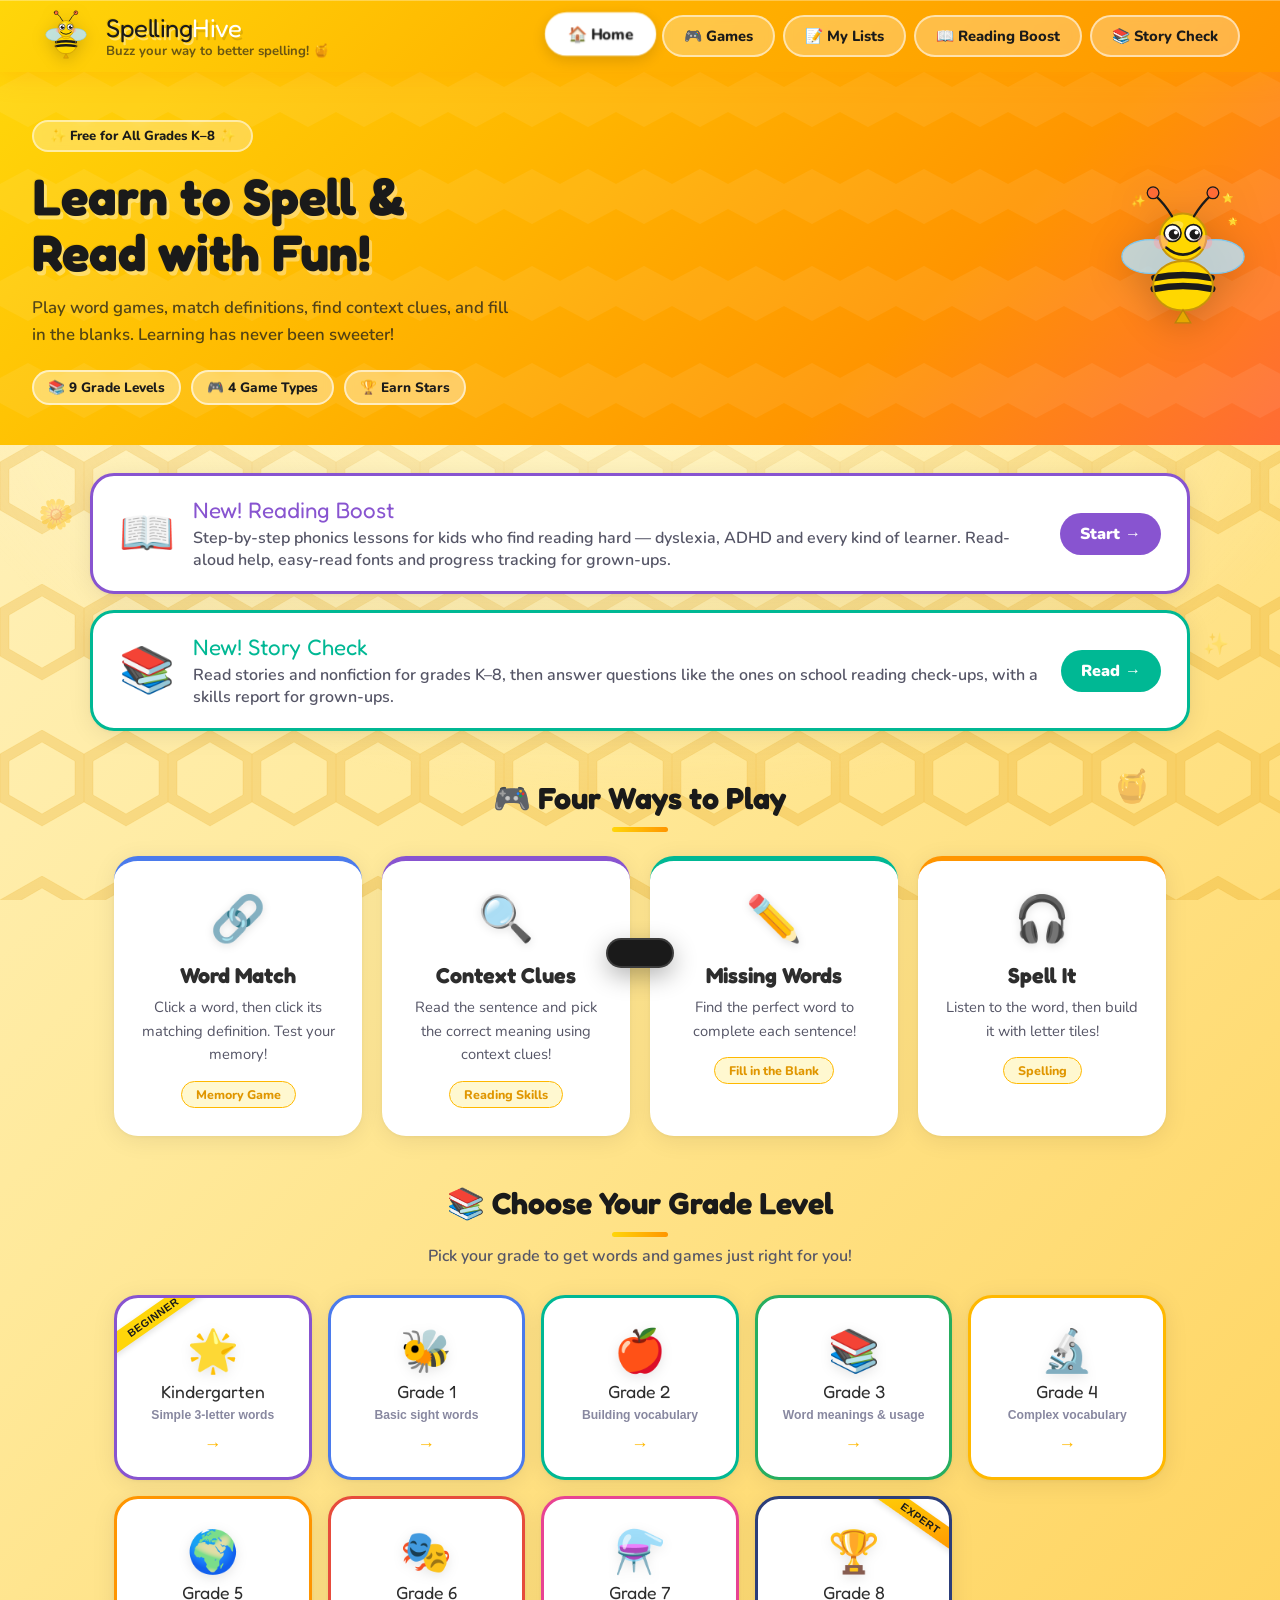
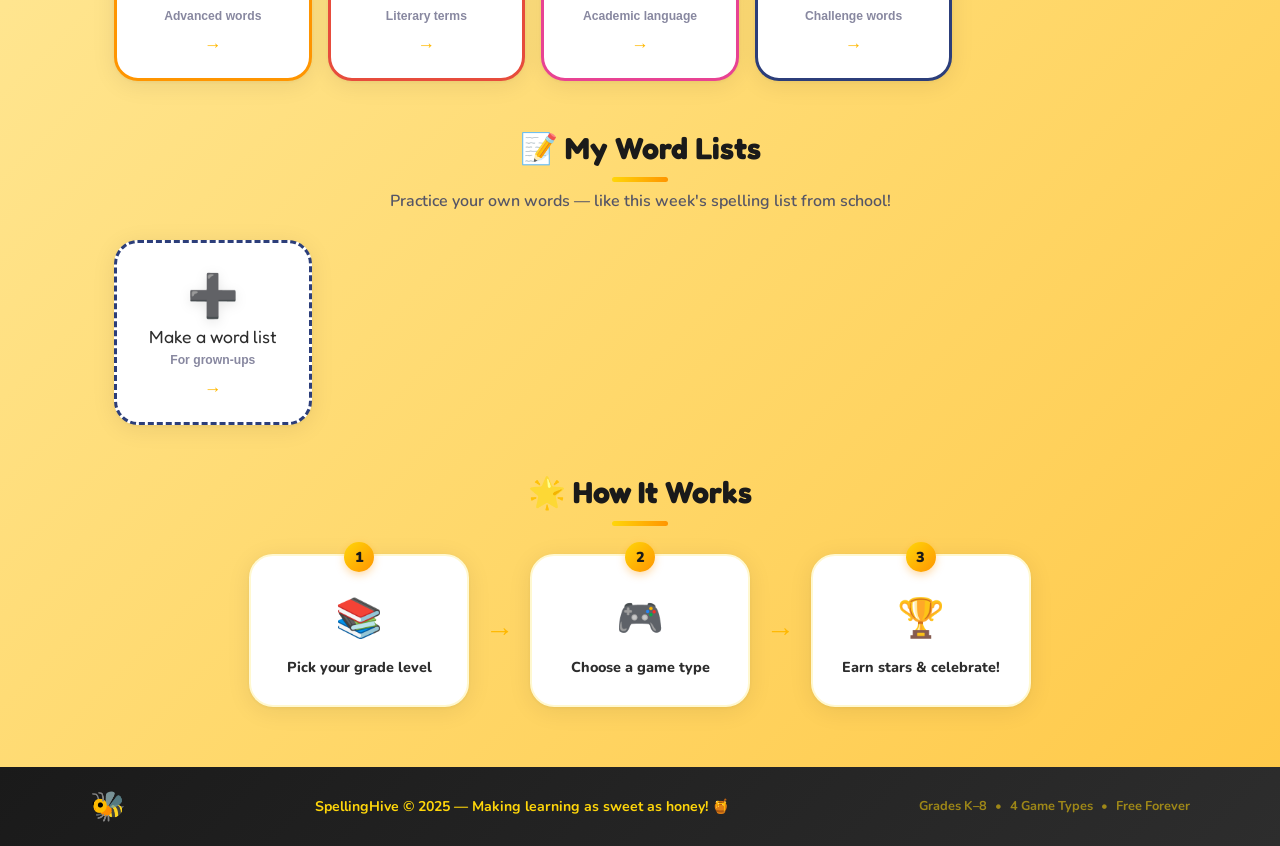
==== index.html @ 5682b8dd "Add Story Check: K-8 reading passages with test-style questions New stories.html page modeled on thr" ====
<!DOCTYPE html>
<html lang="en">
<head>
  <meta charset="UTF-8" />
  <meta name="viewport" content="width=device-width, initial-scale=1.0" />
  <title>SpellingHive — Learn to Spell & Read!</title>
  <link rel="preconnect" href="https://fonts.googleapis.com" />
  <link rel="preconnect" href="https://fonts.gstatic.com" crossorigin />
  <link href="https://fonts.googleapis.com/css2?family=Fredoka+One&family=Nunito:wght@400;600;700;800;900&display=swap" rel="stylesheet" />
  <link rel="stylesheet" href="styles.css" />
</head>
<body>

<!-- Honeycomb faded background -->
<div class="hc-bg" aria-hidden="true"></div>

<!-- Floating decorative blobs -->
<div class="floaters" aria-hidden="true">
  <div class="floater f1">🌸</div>
  <div class="floater f2">⭐</div>
  <div class="floater f3">🌼</div>
  <div class="floater f4">✨</div>
  <div class="floater f5">🌟</div>
  <div class="floater f6">🍯</div>
</div>

<!-- Confetti container -->
<div id="confettiContainer" class="confetti-container" aria-hidden="true"></div>

<!-- ===== HEADER ===== -->
<header class="site-header">
  <div class="header-inner">

    <!-- Logo + Bee -->
    <a class="logo-area" href="#" id="logoHome">
      <div class="bee-wrap" id="heroBee">
        <svg class="bee" viewBox="0 0 160 190" xmlns="http://www.w3.org/2000/svg" aria-label="Happy bee mascot">
          <!-- Wings (behind body) -->
          <ellipse cx="42" cy="90" rx="36" ry="22" fill="rgba(186,230,255,0.85)" stroke="#7ec8f0" stroke-width="2" class="wing-left"/>
          <ellipse cx="118" cy="90" rx="36" ry="22" fill="rgba(186,230,255,0.85)" stroke="#7ec8f0" stroke-width="2" class="wing-right"/>
          <!-- Body -->
          <ellipse cx="80" cy="128" rx="38" ry="32" fill="#FFD700"/>
          <!-- Stripes -->
          <path d="M44 118 Q80 111 116 118" stroke="#1a1a1a" stroke-width="9" fill="none" stroke-linecap="round"/>
          <path d="M43 132 Q80 125 117 132" stroke="#1a1a1a" stroke-width="9" fill="none" stroke-linecap="round"/>
          <!-- Body border -->
          <ellipse cx="80" cy="128" rx="38" ry="32" fill="none" stroke="#c8950a" stroke-width="2.5"/>
          <!-- Stinger -->
          <polygon points="80,159 71,176 89,176" fill="#e6a800" stroke="#b8840a" stroke-width="1.5"/>
          <!-- Neck connector -->
          <ellipse cx="80" cy="94" rx="15" ry="11" fill="#FFD700" stroke="#c8950a" stroke-width="2"/>
          <!-- Head -->
          <circle cx="80" cy="68" r="30" fill="#FFD700" stroke="#c8950a" stroke-width="2.5"/>
          <!-- Forehead shine -->
          <ellipse cx="72" cy="52" rx="10" ry="6" fill="rgba(255,255,255,0.3)" transform="rotate(-15,72,52)"/>
          <!-- Eyes -->
          <circle cx="65" cy="62" r="11" fill="white" stroke="#1a1a1a" stroke-width="2"/>
          <circle cx="95" cy="62" r="11" fill="white" stroke="#1a1a1a" stroke-width="2"/>
          <circle cx="67" cy="63" r="6.5" fill="#1a1a1a"/>
          <circle cx="97" cy="63" r="6.5" fill="#1a1a1a"/>
          <!-- Eye shine -->
          <circle cx="70" cy="60" r="2.5" fill="white"/>
          <circle cx="100" cy="60" r="2.5" fill="white"/>
          <!-- Happy smile -->
          <path d="M60 80 Q80 98 100 80" stroke="#1a1a1a" stroke-width="3.5" fill="none" stroke-linecap="round"/>
          <!-- Rosy cheeks -->
          <circle cx="52" cy="74" r="9" fill="#FF9EAB" opacity="0.45"/>
          <circle cx="108" cy="74" r="9" fill="#FF9EAB" opacity="0.45"/>
          <!-- Antennae -->
          <path d="M68 40 Q58 22 46 12" stroke="#1a1a1a" stroke-width="3" fill="none" stroke-linecap="round"/>
          <circle cx="44" cy="10" r="7" fill="#FF6B35" stroke="#1a1a1a" stroke-width="2"/>
          <path d="M92 40 Q102 22 114 12" stroke="#1a1a1a" stroke-width="3" fill="none" stroke-linecap="round"/>
          <circle cx="116" cy="10" r="7" fill="#FF6B35" stroke="#1a1a1a" stroke-width="2"/>
          <!-- Tiny heart on antenna -->
          <text x="38" y="10" font-size="8" text-anchor="middle">♥</text>
          <text x="114" y="10" font-size="8" text-anchor="middle">♥</text>
        </svg>
      </div>
      <div class="logo-text">
        <div class="logo-title">Spelling<span>Hive</span></div>
        <div class="logo-tag">Buzz your way to better spelling! 🍯</div>
      </div>
    </a>

    <!-- Navigation -->
    <nav class="top-nav" role="navigation" aria-label="Main navigation">
      <button class="nav-btn active" data-view="home">🏠 Home</button>
      <button class="nav-btn" data-view="games">🎮 Games</button>
      <button class="nav-btn" data-view="lists">📝 My Lists</button>
      <a class="nav-btn" href="reading.html" style="text-decoration:none">📖 Reading Boost</a>
      <a class="nav-btn" href="stories.html" style="text-decoration:none">📚 Story Check</a>
    </nav>
  </div>
</header>

<!-- ===== HOME SCREEN ===== -->
<main id="homeScreen" class="screen active">

  <!-- Hero Banner -->
  <section class="hero-banner">
    <div class="hero-content">
      <div class="hero-badge">✨ Free for All Grades K–8 ✨</div>
      <h2 class="hero-title">Learn to Spell &amp;<br/>Read with Fun!</h2>
      <p class="hero-sub">Play word games, match definitions, find context clues, and fill in the blanks. Learning has never been sweeter!</p>
      <div class="hero-stats">
        <div class="stat-chip">📚 9 Grade Levels</div>
        <div class="stat-chip">🎮 4 Game Types</div>
        <div class="stat-chip">🏆 Earn Stars</div>
      </div>
    </div>
    <div class="hero-bee-large" aria-hidden="true">
      <svg viewBox="0 0 200 230" xmlns="http://www.w3.org/2000/svg">
        <ellipse cx="50" cy="110" rx="44" ry="26" fill="rgba(186,230,255,0.8)" stroke="#7ec8f0" stroke-width="2" class="wing-left"/>
        <ellipse cx="150" cy="110" rx="44" ry="26" fill="rgba(186,230,255,0.8)" stroke="#7ec8f0" stroke-width="2" class="wing-right"/>
        <ellipse cx="100" cy="155" rx="46" ry="38" fill="#FFD700"/>
        <path d="M56 143 Q100 134 144 143" stroke="#1a1a1a" stroke-width="10" fill="none" stroke-linecap="round"/>
        <path d="M55 160 Q100 151 145 160" stroke="#1a1a1a" stroke-width="10" fill="none" stroke-linecap="round"/>
        <ellipse cx="100" cy="155" rx="46" ry="38" fill="none" stroke="#c8950a" stroke-width="3"/>
        <polygon points="100,192 88,212 112,212" fill="#e6a800" stroke="#b8840a" stroke-width="2"/>
        <circle cx="100" cy="80" r="36" fill="#FFD700" stroke="#c8950a" stroke-width="3"/>
        <ellipse cx="89" cy="63" rx="12" ry="7" fill="rgba(255,255,255,0.28)" transform="rotate(-15,89,63)"/>
        <circle cx="84" cy="74" r="13" fill="white" stroke="#1a1a1a" stroke-width="2.5"/>
        <circle cx="116" cy="74" r="13" fill="white" stroke="#1a1a1a" stroke-width="2.5"/>
        <circle cx="86" cy="76" r="8" fill="#1a1a1a"/>
        <circle cx="118" cy="76" r="8" fill="#1a1a1a"/>
        <circle cx="89" cy="73" r="3" fill="white"/>
        <circle cx="121" cy="73" r="3" fill="white"/>
        <path d="M74 96 Q100 118 126 96" stroke="#1a1a1a" stroke-width="4" fill="none" stroke-linecap="round"/>
        <circle cx="66" cy="88" r="11" fill="#FF9EAB" opacity="0.45"/>
        <circle cx="134" cy="88" r="11" fill="#FF9EAB" opacity="0.45"/>
        <path d="M83 48 Q71 28 57 16" stroke="#1a1a1a" stroke-width="3.5" fill="none" stroke-linecap="round"/>
        <circle cx="54" cy="12" r="9" fill="#FF6B35" stroke="#1a1a1a" stroke-width="2"/>
        <path d="M117 48 Q129 28 143 16" stroke="#1a1a1a" stroke-width="3.5" fill="none" stroke-linecap="round"/>
        <circle cx="146" cy="12" r="9" fill="#FF6B35" stroke="#1a1a1a" stroke-width="2"/>
        <text x="20" y="30" font-size="18" class="sparkle">✨</text>
        <text x="160" y="24" font-size="14" class="sparkle2">⭐</text>
        <text x="170" y="60" font-size="12" class="sparkle">🌟</text>
      </svg>
    </div>
  </section>

  <!-- Reading Boost promo -->
  <a class="boost-banner" href="reading.html">
    <div class="boost-icon">📖</div>
    <div class="boost-text">
      <strong>New! Reading Boost</strong>
      <span>Step-by-step phonics lessons for kids who find reading hard — dyslexia, ADHD and every kind of learner. Read-aloud help, easy-read fonts and progress tracking for grown-ups.</span>
    </div>
    <div class="boost-go">Start →</div>
  </a>

  <a class="boost-banner story-banner" href="stories.html">
    <div class="boost-icon">📚</div>
    <div class="boost-text">
      <strong>New! Story Check</strong>
      <span>Read stories and nonfiction for grades K–8, then answer questions like the ones on school reading check-ups, with a skills report for grown-ups.</span>
    </div>
    <div class="boost-go">Read →</div>
  </a>

  <!-- Game Types Preview -->
  <section class="games-preview-section">
    <h3 class="section-heading">🎮 Four Ways to Play</h3>
    <div class="games-preview-grid">
      <div class="preview-card pc-blue">
        <div class="pc-icon">🔗</div>
        <h4>Word Match</h4>
        <p>Click a word, then click its matching definition. Test your memory!</p>
        <div class="pc-tag">Memory Game</div>
      </div>
      <div class="preview-card pc-purple">
        <div class="pc-icon">🔍</div>
        <h4>Context Clues</h4>
        <p>Read the sentence and pick the correct meaning using context clues!</p>
        <div class="pc-tag">Reading Skills</div>
      </div>
      <div class="preview-card pc-green">
        <div class="pc-icon">✏️</div>
        <h4>Missing Words</h4>
        <p>Find the perfect word to complete each sentence!</p>
        <div class="pc-tag">Fill in the Blank</div>
      </div>
      <div class="preview-card pc-orange">
        <div class="pc-icon">🎧</div>
        <h4>Spell It</h4>
        <p>Listen to the word, then build it with letter tiles!</p>
        <div class="pc-tag">Spelling</div>
      </div>
    </div>
  </section>

  <!-- Grade Selection -->
  <section class="grade-section">
    <h3 class="section-heading">📚 Choose Your Grade Level</h3>
    <p class="section-sub">Pick your grade to get words and games just right for you!</p>
    <div class="grade-grid">
      <button class="grade-card gc-purple" data-grade="K">
        <div class="gc-ribbon">Beginner</div>
        <div class="gc-icon">🌟</div>
        <div class="gc-name">Kinder&shy;garten</div>
        <div class="gc-desc">Simple 3-letter words</div>
        <div class="gc-arrow">→</div>
      </button>
      <button class="grade-card gc-blue" data-grade="1">
        <div class="gc-icon">🐝</div>
        <div class="gc-name">Grade 1</div>
        <div class="gc-desc">Basic sight words</div>
        <div class="gc-arrow">→</div>
      </button>
      <button class="grade-card gc-teal" data-grade="2">
        <div class="gc-icon">🍎</div>
        <div class="gc-name">Grade 2</div>
        <div class="gc-desc">Building vocabulary</div>
        <div class="gc-arrow">→</div>
      </button>
      <button class="grade-card gc-green" data-grade="3">
        <div class="gc-icon">📚</div>
        <div class="gc-name">Grade 3</div>
        <div class="gc-desc">Word meanings &amp; usage</div>
        <div class="gc-arrow">→</div>
      </button>
      <button class="grade-card gc-yellow" data-grade="4">
        <div class="gc-icon">🔬</div>
        <div class="gc-name">Grade 4</div>
        <div class="gc-desc">Complex vocabulary</div>
        <div class="gc-arrow">→</div>
      </button>
      <button class="grade-card gc-orange" data-grade="5">
        <div class="gc-icon">🌍</div>
        <div class="gc-name">Grade 5</div>
        <div class="gc-desc">Advanced words</div>
        <div class="gc-arrow">→</div>
      </button>
      <button class="grade-card gc-coral" data-grade="6">
        <div class="gc-icon">🎭</div>
        <div class="gc-name">Grade 6</div>
        <div class="gc-desc">Literary terms</div>
        <div class="gc-arrow">→</div>
      </button>
      <button class="grade-card gc-pink" data-grade="7">
        <div class="gc-icon">⚗️</div>
        <div class="gc-name">Grade 7</div>
        <div class="gc-desc">Academic language</div>
        <div class="gc-arrow">→</div>
      </button>
      <button class="grade-card gc-navy" data-grade="8">
        <div class="gc-ribbon top-ribbon">Expert</div>
        <div class="gc-icon">🏆</div>
        <div class="gc-name">Grade 8</div>
        <div class="gc-desc">Challenge words</div>
        <div class="gc-arrow">→</div>
      </button>
    </div>
  </section>

  <!-- Grown-ups' own word lists -->
  <section class="grade-section mylists-section">
    <h3 class="section-heading">📝 My Word Lists</h3>
    <p class="section-sub">Practice your own words — like this week's spelling list from school!</p>
    <div class="grade-grid" id="homeLists"></div>
  </section>

  <!-- How It Works -->
  <section class="how-section">
    <h3 class="section-heading">🌟 How It Works</h3>
    <div class="how-steps">
      <div class="how-step">
        <div class="step-num">1</div>
        <div class="step-icon">📚</div>
        <div class="step-text">Pick your grade level</div>
      </div>
      <div class="how-arrow">→</div>
      <div class="how-step">
        <div class="step-num">2</div>
        <div class="step-icon">🎮</div>
        <div class="step-text">Choose a game type</div>
      </div>
      <div class="how-arrow">→</div>
      <div class="how-step">
        <div class="step-num">3</div>
        <div class="step-icon">🏆</div>
        <div class="step-text">Earn stars &amp; celebrate!</div>
      </div>
    </div>
  </section>

</main>

<!-- ===== GAME SELECT SCREEN ===== -->
<main id="gamesScreen" class="screen">
  <div class="inner-wrap">
    <div class="screen-topbar">
      <button class="back-btn" id="backFromGames">
        <span class="back-arrow">←</span> Back
      </button>
      <h2 id="gradeTitle" class="screen-title">Kindergarten — Choose a Game</h2>
    </div>

    <p class="screen-sub">Pick a game and start practicing your spelling words!</p>

    <div class="online-bar">
      <label class="online-toggle">
        <input type="checkbox" id="onlineToggle" />
        <span>🌐 Mix in fresh words from the internet</span>
      </label>
      <span id="onlineStatus" class="online-status" role="status"></span>
    </div>

    <div class="game-select-grid">
      <button class="game-sel-card gsc-blue" data-game="match">
        <div class="gsc-header">
          <div class="gsc-icon">🔗</div>
          <div class="gsc-badge">Memory</div>
        </div>
        <h3>Word Match</h3>
        <p>Click a word, then click its matching definition. Can you match them all?</p>
        <div class="gsc-info">
          <span>⏱ ~3 min</span>
          <span>📋 8 Words</span>
        </div>
        <div class="gsc-play-btn">Play Now →</div>
      </button>

      <button class="game-sel-card gsc-purple" data-game="context">
        <div class="gsc-header">
          <div class="gsc-icon">🔍</div>
          <div class="gsc-badge">Reading</div>
        </div>
        <h3>Context Clues</h3>
        <p>Read each sentence and use clues to figure out what the word means!</p>
        <div class="gsc-info">
          <span>⏱ ~4 min</span>
          <span>📋 8 Rounds</span>
        </div>
        <div class="gsc-play-btn">Play Now →</div>
      </button>

      <button class="game-sel-card gsc-green" data-game="missing">
        <div class="gsc-header">
          <div class="gsc-icon">✏️</div>
          <div class="gsc-badge">Fill-In</div>
        </div>
        <h3>Missing Words</h3>
        <p>Choose the word that completes each sentence perfectly!</p>
        <div class="gsc-info">
          <span>⏱ ~4 min</span>
          <span>📋 8 Rounds</span>
        </div>
        <div class="gsc-play-btn">Play Now →</div>
      </button>

      <button class="game-sel-card gsc-orange" data-game="spell">
        <div class="gsc-header">
          <div class="gsc-icon">🎧</div>
          <div class="gsc-badge">Spelling</div>
        </div>
        <h3>Spell It</h3>
        <p>Listen to the word, then tap the letters to spell it. You can type, too!</p>
        <div class="gsc-info">
          <span>⏱ ~4 min</span>
          <span>📋 8 Words</span>
        </div>
        <div class="gsc-play-btn">Play Now →</div>
      </button>
    </div>
  </div>
</main>

<!-- ===== MY WORD LISTS (grown-ups) ===== -->
<main id="listsScreen" class="screen">
  <div class="inner-wrap">
    <div class="screen-topbar">
      <button class="back-btn" id="backFromLists">
        <span class="back-arrow">←</span> Back
      </button>
      <h2 class="screen-title">📝 My Word Lists</h2>
    </div>
    <p class="screen-sub">Grown-ups: add your child's words here. Lists are saved on this device and also show up in Reading Boost.</p>
    <div id="listEditor" class="list-editor-card"></div>
  </div>
</main>

<!-- ===== PRACTICE / GAME SCREEN ===== -->
<main id="practiceScreen" class="screen">
  <div class="inner-wrap">
    <div class="screen-topbar">
      <button class="back-btn" id="backFromPractice">
        <span class="back-arrow">←</span> Back
      </button>
      <h2 id="gameTitle" class="screen-title">Word Match</h2>
      <div class="score-pill">
        <span class="score-star">⭐</span>
        <span id="scoreDisplay">0</span>/<span id="totalDisplay">0</span>
      </div>
    </div>

    <!-- Progress bar with bee -->
    <div class="progress-wrap">
      <div class="progress-track">
        <div class="progress-fill" id="progressBar" style="width:0%"></div>
      </div>
      <div class="progress-bee" id="progressBee">🐝</div>
    </div>

    <!-- Game area -->
    <div id="gameArea"></div>

    <!-- Result screen -->
    <div id="resultArea" class="result-area hidden">
      <div class="result-bee-wrap">
        <svg class="bee bee-celebrate" viewBox="0 0 160 190" xmlns="http://www.w3.org/2000/svg">
          <ellipse cx="42" cy="90" rx="36" ry="22" fill="rgba(186,230,255,0.85)" stroke="#7ec8f0" stroke-width="2" class="wing-left"/>
          <ellipse cx="118" cy="90" rx="36" ry="22" fill="rgba(186,230,255,0.85)" stroke="#7ec8f0" stroke-width="2" class="wing-right"/>
          <ellipse cx="80" cy="128" rx="38" ry="32" fill="#FFD700"/>
          <path d="M44 118 Q80 111 116 118" stroke="#1a1a1a" stroke-width="9" fill="none" stroke-linecap="round"/>
          <path d="M43 132 Q80 125 117 132" stroke="#1a1a1a" stroke-width="9" fill="none" stroke-linecap="round"/>
          <ellipse cx="80" cy="128" rx="38" ry="32" fill="none" stroke="#c8950a" stroke-width="2.5"/>
          <polygon points="80,159 71,176 89,176" fill="#e6a800" stroke="#b8840a" stroke-width="1.5"/>
          <ellipse cx="80" cy="94" rx="15" ry="11" fill="#FFD700" stroke="#c8950a" stroke-width="2"/>
          <circle cx="80" cy="68" r="30" fill="#FFD700" stroke="#c8950a" stroke-width="2.5"/>
          <circle cx="65" cy="62" r="11" fill="white" stroke="#1a1a1a" stroke-width="2"/>
          <circle cx="95" cy="62" r="11" fill="white" stroke="#1a1a1a" stroke-width="2"/>
          <circle cx="67" cy="63" r="6.5" fill="#1a1a1a"/>
          <circle cx="97" cy="63" r="6.5" fill="#1a1a1a"/>
          <circle cx="70" cy="60" r="2.5" fill="white"/>
          <circle cx="100" cy="60" r="2.5" fill="white"/>
          <!-- Big celebrate smile -->
          <path d="M58 82 Q80 102 102 82" stroke="#1a1a1a" stroke-width="3.5" fill="none" stroke-linecap="round"/>
          <circle cx="52" cy="74" r="9" fill="#FF9EAB" opacity="0.45"/>
          <circle cx="108" cy="74" r="9" fill="#FF9EAB" opacity="0.45"/>
          <path d="M68 40 Q58 22 46 12" stroke="#1a1a1a" stroke-width="3" fill="none" stroke-linecap="round"/>
          <circle cx="44" cy="10" r="7" fill="#FF6B35" stroke="#1a1a1a" stroke-width="2"/>
          <path d="M92 40 Q102 22 114 12" stroke="#1a1a1a" stroke-width="3" fill="none" stroke-linecap="round"/>
          <circle cx="116" cy="10" r="7" fill="#FF6B35" stroke="#1a1a1a" stroke-width="2"/>
          <text x="6" y="28" font-size="16" class="sparkle">🎉</text>
          <text x="128" y="22" font-size="14" class="sparkle2">⭐</text>
        </svg>
      </div>
      <h2 id="resultTitle" class="result-title">Great job!</h2>
      <p id="resultMessage" class="result-msg"></p>
      <div class="result-stars" id="resultStars"></div>
      <div class="result-buttons">
        <button class="btn-primary" id="playAgainBtn">🔄 Play Again</button>
        <button class="btn-secondary" id="chooseGameBtn">🎮 Choose Game</button>
        <button class="btn-outline" id="homeBtn">🏠 Home</button>
      </div>
    </div>
  </div>
</main>

<!-- Toast notification -->
<div class="toast" id="toast" role="status" aria-live="polite"></div>

<!-- Footer -->
<footer class="site-footer">
  <div class="footer-inner">
    <div class="footer-bee">🐝</div>
    <div class="footer-text">
      <strong>SpellingHive</strong> &copy; 2025 — Making learning as sweet as honey! 🍯
    </div>
    <div class="footer-links">
      <span>Grades K–8</span>
      <span>•</span>
      <span>4 Game Types</span>
      <span>•</span>
      <span>Free Forever</span>
    </div>
  </div>
</footer>

<script src="words-data.js"></script>
<script src="online-words.js"></script>
<script src="word-lists.js"></script>
<script src="app.js"></script>
</body>
</html>
---- styles.css ----
/* ===================================================================
   SpellingHive — Professional Children's Educational Website
   =================================================================== */

/* ===== RESET & FONTS ===== */
*, *::before, *::after { box-sizing: border-box; margin: 0; padding: 0; }

:root {
  /* Bee palette */
  --honey:        #FFD60A;
  --honey-mid:    #FFB800;
  --honey-dark:   #E09600;
  --honey-light:  #FFF8D0;
  --amber:        #FF9500;
  --bee-black:    #1A1A1A;
  --bee-orange:   #FF6B35;

  /* UI colors */
  --white:        #FFFFFF;
  --cream:        #FFFCF0;
  --cream-2:      #FFF9E6;
  --text-dark:    #2D2D2D;
  --text-mid:     #555566;
  --text-light:   #8888A0;

  /* Accent colors */
  --blue:         #4B7BEC;
  --blue-light:   #E8F0FF;
  --purple:       #8854D0;
  --purple-light: #F0EAFF;
  --teal:         #00B894;
  --teal-light:   #E0FFF8;
  --green:        #27AE60;
  --green-light:  #E6F9EE;
  --orange:       #F39C12;
  --orange-light: #FFF3DC;
  --coral:        #E74C3C;
  --coral-light:  #FFECEC;
  --pink:         #E84393;
  --pink-light:   #FFE8F4;
  --navy:         #2C3E7A;
  --navy-light:   #EAF0FF;

  /* Feedback */
  --success:      #00C897;
  --success-bg:   #E0FFF8;
  --error:        #EF476F;
  --error-bg:     #FFE8EE;

  /* Spacing & shape */
  --radius-xl:    24px;
  --radius-lg:    18px;
  --radius-md:    12px;
  --radius-sm:    8px;
  --shadow-card:  0 4px 24px rgba(0,0,0,0.08), 0 1px 4px rgba(0,0,0,0.05);
  --shadow-hover: 0 12px 40px rgba(0,0,0,0.15), 0 4px 12px rgba(0,0,0,0.08);
  --shadow-btn:   0 4px 16px rgba(0,0,0,0.15);

  /* Grade accent colors (CSS custom props used per card) */
  --gc-K:     #8854D0;
  --gc-1:     #4B7BEC;
  --gc-2:     #00B894;
  --gc-3:     #27AE60;
  --gc-4:     #F39C12;
  --gc-5:     #FF9500;
  --gc-6:     #E74C3C;
  --gc-7:     #E84393;
  --gc-8:     #2C3E7A;
}

html { font-size: 16px; scroll-behavior: smooth; }

body {
  font-family: 'Nunito', 'Segoe UI', Arial, sans-serif;
  background: linear-gradient(135deg, #FFF4C7 0%, #FFE99A 35%, #FFD86B 70%, #FFC847 100%);
  color: var(--text-dark);
  min-height: 100vh;
  overflow-x: hidden;
  position: relative;
}

/* ===== HONEYCOMB BACKGROUND ===== */
.hc-bg {
  position: fixed;
  inset: 0;
  z-index: 0;
  pointer-events: none;
  background-image:
    url("data:image/svg+xml,%3Csvg xmlns='http://www.w3.org/2000/svg' width='84' height='146'%3E%3Cpath d='M42 96L0 72V24L42 0l42 24v48L42 96zm0-12l33-19V31L42 12 9 31v34z' fill='%23E09600' fill-opacity='0.22' stroke='%23E09600' stroke-opacity='0.12' stroke-width='1'/%3E%3C/svg%3E");
  background-size: 84px 146px;
}
.hc-bg::after {
  content: '';
  position: absolute;
  inset: 0;
  background: radial-gradient(ellipse 80% 70% at 50% 40%, rgba(255,253,230,0.55) 0%, rgba(255,253,230,0) 70%);
  pointer-events: none;
}

/* ===== FLOATING DECORATIVE ELEMENTS ===== */
.floaters {
  position: fixed;
  inset: 0;
  z-index: 0;
  pointer-events: none;
  overflow: hidden;
}

.floater {
  position: absolute;
  font-size: 1.6rem;
  opacity: 0.35;
  animation: floatDrift 12s ease-in-out infinite;
  user-select: none;
}

.f1 { top: 8%;  left: 5%;   animation-delay: 0s;    animation-duration: 14s; font-size: 1.4rem; }
.f2 { top: 15%; right: 8%;  animation-delay: 2s;    animation-duration: 11s; font-size: 1.2rem; }
.f3 { top: 55%; left: 3%;   animation-delay: 4s;    animation-duration: 16s; font-size: 1.8rem; }
.f4 { top: 70%; right: 4%;  animation-delay: 1s;    animation-duration: 13s; font-size: 1.3rem; }
.f5 { top: 40%; left: 7%;   animation-delay: 6s;    animation-duration: 15s; font-size: 1.5rem; }
.f6 { top: 85%; right: 10%; animation-delay: 3s;    animation-duration: 12s; font-size: 2rem;   }

@keyframes floatDrift {
  0%, 100% { transform: translateY(0) rotate(0deg); }
  33%       { transform: translateY(-18px) rotate(6deg); }
  66%       { transform: translateY(10px) rotate(-4deg); }
}

/* ===== CONFETTI ===== */
.confetti-container {
  position: fixed;
  inset: 0;
  z-index: 9999;
  pointer-events: none;
  overflow: hidden;
}

.confetti-piece {
  position: absolute;
  top: -20px;
  width: 12px;
  height: 12px;
  border-radius: 3px;
  animation: confettiFall linear forwards;
}

@keyframes confettiFall {
  0%   { transform: translateY(0) rotate(0deg) scale(1); opacity: 1; }
  80%  { opacity: 1; }
  100% { transform: translateY(110vh) rotate(720deg) scale(0.5); opacity: 0; }
}

/* ===== SITE HEADER ===== */
.site-header {
  position: sticky;
  top: 0;
  z-index: 100;
  background: linear-gradient(135deg, #FFD60A 0%, #FFB800 40%, #FF9500 100%);
  box-shadow: 0 4px 24px rgba(255, 159, 0, 0.35), 0 1px 0 rgba(255,255,255,0.3) inset;
  padding: 10px 24px;
}

.header-inner {
  max-width: 1200px;
  margin: 0 auto;
  display: flex;
  align-items: center;
  justify-content: space-between;
  gap: 16px;
  flex-wrap: wrap;
}

/* Logo */
.logo-area {
  display: flex;
  align-items: center;
  gap: 14px;
  text-decoration: none;
  cursor: pointer;
}

.bee-wrap {
  width: 52px;
  height: 52px;
  flex-shrink: 0;
  animation: beeBob 3.5s ease-in-out infinite;
  filter: drop-shadow(0 4px 8px rgba(0,0,0,0.18));
}
.bee { width: 100%; height: 100%; }

.wing-left  { animation: wingFlap 0.12s ease-in-out infinite alternate;         transform-origin: 78px 90px; }
.wing-right { animation: wingFlap 0.12s ease-in-out infinite alternate-reverse;  transform-origin: 82px 90px; }

.sparkle  { animation: twinkle 2.2s ease-in-out infinite; }
.sparkle2 { animation: twinkle 3s ease-in-out infinite 0.8s; }

@keyframes beeBob {
  0%, 100% { transform: translateY(0) rotate(-3deg); }
  50%       { transform: translateY(-12px) rotate(3deg); }
}
@keyframes wingFlap {
  from { transform: scaleY(1); }
  to   { transform: scaleY(0.4) scaleX(1.2); }
}
@keyframes twinkle {
  0%, 100% { opacity: 1; transform: scale(1); }
  50%       { opacity: 0.2; transform: scale(0.6); }
}

.logo-text { line-height: 1.1; }

.logo-title {
  font-family: 'Fredoka One', cursive;
  font-size: 1.6rem;
  color: var(--bee-black);
  letter-spacing: -0.5px;
  white-space: nowrap;
  text-shadow: 2px 3px 0 rgba(255,255,255,0.4), -1px -1px 0 rgba(0,0,0,0.08);
}
.logo-title span {
  color: var(--white);
  text-shadow: 2px 3px 0 rgba(0,0,0,0.12);
}
.logo-tag {
  font-size: 0.82rem;
  font-weight: 700;
  color: rgba(26,26,26,0.65);
  margin-top: 2px;
}

/* Nav */
.top-nav { display: flex; gap: 8px; flex-wrap: wrap; }

.nav-btn {
  font-family: 'Nunito', sans-serif;
  background: rgba(255,255,255,0.28);
  border: 2.5px solid rgba(255,255,255,0.55);
  color: var(--bee-black);
  font-weight: 800;
  font-size: 0.92rem;
  padding: 9px 20px;
  border-radius: 50px;
  cursor: pointer;
  transition: all 0.2s cubic-bezier(.34,1.56,.64,1);
  backdrop-filter: blur(4px);
}
.nav-btn:hover, .nav-btn.active {
  background: var(--white);
  border-color: var(--white);
  box-shadow: 0 4px 14px rgba(0,0,0,0.15);
  transform: translateY(-2px) scale(1.04);
}

/* ===== SCREENS ===== */
.screen {
  display: none;
  position: relative;
  z-index: 1;
  animation: screenFadeIn 0.35s ease;
}
.screen.active { display: block; }

@keyframes screenFadeIn {
  from { opacity: 0; transform: translateY(16px); }
  to   { opacity: 1; transform: translateY(0); }
}

.inner-wrap {
  max-width: 1100px;
  margin: 0 auto;
  padding: 28px 24px 80px;
}

/* ===== HERO BANNER ===== */
.hero-banner {
  background: linear-gradient(135deg, #FFD60A 0%, #FFB800 35%, #FF9500 70%, #FF6B35 100%);
  padding: 48px 32px 40px;
  display: flex;
  align-items: center;
  justify-content: space-between;
  gap: 24px;
  position: relative;
  overflow: hidden;
}

.hero-banner::before {
  content: '';
  position: absolute;
  inset: 0;
  background-image: url("data:image/svg+xml,%3Csvg xmlns='http://www.w3.org/2000/svg' width='56' height='97'%3E%3Cpath d='M28 55L0 40V15L28 0l28 15v25L28 55z' fill='rgba(255,255,255,0.07)'/%3E%3C/svg%3E");
  background-size: 56px 97px;
}

.hero-content { position: relative; z-index: 1; flex: 1; max-width: 560px; }

.hero-badge {
  display: inline-block;
  background: rgba(255,255,255,0.28);
  border: 2px solid rgba(255,255,255,0.5);
  color: var(--bee-black);
  font-weight: 800;
  font-size: 0.82rem;
  padding: 5px 16px;
  border-radius: 50px;
  margin-bottom: 16px;
  backdrop-filter: blur(4px);
}

.hero-title {
  font-family: 'Fredoka One', cursive;
  font-size: 3.2rem;
  line-height: 1.1;
  color: var(--bee-black);
  text-shadow: 3px 4px 0 rgba(255,255,255,0.35), -1px -1px 0 rgba(0,0,0,0.06);
  margin-bottom: 14px;
}

.hero-sub {
  font-size: 1.05rem;
  font-weight: 600;
  color: rgba(26,26,26,0.75);
  line-height: 1.6;
  max-width: 480px;
  margin-bottom: 22px;
}

.hero-stats {
  display: flex;
  gap: 10px;
  flex-wrap: wrap;
}

.stat-chip {
  background: rgba(255,255,255,0.35);
  border: 2px solid rgba(255,255,255,0.6);
  color: var(--bee-black);
  font-weight: 800;
  font-size: 0.85rem;
  padding: 6px 14px;
  border-radius: 50px;
  backdrop-filter: blur(4px);
}

.hero-bee-large {
  position: relative;
  z-index: 1;
  width: 130px;
  flex-shrink: 0;
  animation: beeBob 4s ease-in-out infinite;
  filter: drop-shadow(0 8px 18px rgba(0,0,0,0.2));
}
.hero-bee-large svg { width: 100%; height: auto; }

/* ===== SECTION HEADINGS ===== */
.section-heading {
  font-family: 'Fredoka One', cursive;
  font-size: 1.9rem;
  color: var(--bee-black);
  text-align: center;
  margin-bottom: 8px;
  position: relative;
}
.section-heading::after {
  content: '';
  display: block;
  width: 56px;
  height: 5px;
  background: linear-gradient(90deg, var(--honey), var(--amber));
  border-radius: 3px;
  margin: 10px auto 0;
}
.section-sub {
  text-align: center;
  color: var(--text-mid);
  font-size: 1rem;
  font-weight: 600;
  margin-bottom: 28px;
}

/* ===== GAMES PREVIEW SECTION ===== */
.games-preview-section {
  max-width: 1100px;
  margin: 0 auto;
  padding: 48px 24px 0;
}

.games-preview-grid {
  display: grid;
  grid-template-columns: repeat(auto-fit, minmax(220px, 1fr));
  gap: 20px;
  margin-top: 24px;
}

.preview-card {
  background: var(--white);
  border-radius: var(--radius-xl);
  padding: 28px 24px;
  box-shadow: var(--shadow-card);
  transition: all 0.25s cubic-bezier(.34,1.56,.64,1);
  border-top: 5px solid transparent;
  text-align: center;
  position: relative;
  overflow: hidden;
}
.preview-card::before {
  content: '';
  position: absolute;
  top: 0; left: 0; right: 0;
  height: 3px;
  border-radius: 3px 3px 0 0;
}
.pc-blue   { border-top-color: var(--blue); }
.pc-purple { border-top-color: var(--purple); }
.pc-green  { border-top-color: var(--teal); }
.pc-orange { border-top-color: var(--amber); }

.preview-card:hover {
  transform: translateY(-8px);
  box-shadow: var(--shadow-hover);
}
.pc-icon {
  font-size: 2.8rem;
  margin-bottom: 12px;
  filter: drop-shadow(0 2px 4px rgba(0,0,0,0.12));
}
.preview-card h4 {
  font-family: 'Fredoka One', cursive;
  font-size: 1.35rem;
  color: var(--text-dark);
  margin-bottom: 8px;
}
.preview-card p {
  font-size: 0.92rem;
  color: var(--text-mid);
  line-height: 1.6;
  margin-bottom: 14px;
}
.pc-tag {
  display: inline-block;
  font-size: 0.78rem;
  font-weight: 800;
  padding: 4px 14px;
  border-radius: 50px;
  background: var(--honey-light);
  color: var(--honey-dark);
  border: 1.5px solid var(--honey-mid);
}

/* ===== GRADE SECTION ===== */
.grade-section {
  max-width: 1100px;
  margin: 0 auto;
  padding: 48px 24px 0;
}

.grade-grid {
  display: grid;
  grid-template-columns: repeat(auto-fill, minmax(170px, 1fr));
  gap: 16px;
  margin-top: 0;
}

.grade-card {
  position: relative;
  background: var(--white);
  border-radius: var(--radius-xl);
  padding: 28px 16px 22px;
  cursor: pointer;
  text-align: center;
  border: 3px solid transparent;
  box-shadow: var(--shadow-card);
  transition: all 0.25s cubic-bezier(.34,1.56,.64,1);
  overflow: hidden;
  display: flex;
  flex-direction: column;
  align-items: center;
  gap: 6px;
}
.grade-card::after {
  content: '';
  position: absolute;
  inset: 0;
  background: linear-gradient(135deg, rgba(255,255,255,0) 0%, rgba(255,255,255,0.5) 100%);
  opacity: 0;
  transition: opacity 0.2s;
}
.grade-card:hover {
  transform: translateY(-8px) scale(1.04);
  box-shadow: var(--shadow-hover);
}
.grade-card:hover::after { opacity: 1; }
.grade-card:active { transform: translateY(-2px) scale(1.01); }

/* Grade accent colors */
.gc-purple { border-color: var(--purple); }
.gc-blue   { border-color: var(--blue); }
.gc-teal   { border-color: var(--teal); }
.gc-green  { border-color: var(--green); }
.gc-yellow { border-color: var(--honey-mid); }
.gc-orange { border-color: var(--amber); }
.gc-coral  { border-color: var(--coral); }
.gc-pink   { border-color: var(--pink); }
.gc-navy   { border-color: var(--navy); }

.gc-purple:hover { background: linear-gradient(135deg, var(--white), var(--purple-light)); box-shadow: 0 14px 40px rgba(136,84,208,0.25); }
.gc-blue:hover   { background: linear-gradient(135deg, var(--white), var(--blue-light));   box-shadow: 0 14px 40px rgba(75,123,236,0.25); }
.gc-teal:hover   { background: linear-gradient(135deg, var(--white), var(--teal-light));   box-shadow: 0 14px 40px rgba(0,184,148,0.25); }
.gc-green:hover  { background: linear-gradient(135deg, var(--white), var(--green-light));  box-shadow: 0 14px 40px rgba(39,174,96,0.25); }
.gc-yellow:hover { background: linear-gradient(135deg, var(--white), var(--honey-light));  box-shadow: 0 14px 40px rgba(255,184,0,0.25); }
.gc-orange:hover { background: linear-gradient(135deg, var(--white), var(--orange-light)); box-shadow: 0 14px 40px rgba(255,149,0,0.25); }
.gc-coral:hover  { background: linear-gradient(135deg, var(--white), var(--coral-light));  box-shadow: 0 14px 40px rgba(231,76,60,0.25); }
.gc-pink:hover   { background: linear-gradient(135deg, var(--white), var(--pink-light));   box-shadow: 0 14px 40px rgba(232,67,147,0.25); }
.gc-navy:hover   { background: linear-gradient(135deg, var(--white), var(--navy-light));   box-shadow: 0 14px 40px rgba(44,62,122,0.25); }

.gc-ribbon {
  position: absolute;
  top: 10px;
  left: -22px;
  background: var(--honey);
  color: var(--bee-black);
  font-size: 0.66rem;
  font-weight: 900;
  padding: 3px 28px;
  transform: rotate(-35deg);
  text-transform: uppercase;
  letter-spacing: 0.5px;
  box-shadow: 0 2px 6px rgba(0,0,0,0.12);
}
.top-ribbon {
  left: auto;
  right: -22px;
  transform: rotate(35deg);
  background: linear-gradient(135deg, var(--honey), var(--amber));
}

.gc-icon { font-size: 2.6rem; filter: drop-shadow(0 3px 6px rgba(0,0,0,0.1)); }
.gc-name {
  font-family: 'Fredoka One', cursive;
  font-size: 1.1rem;
  color: var(--text-dark);
  line-height: 1.2;
}
.gc-desc {
  font-size: 0.76rem;
  font-weight: 600;
  color: var(--text-light);
  line-height: 1.3;
}
.gc-arrow {
  font-size: 1.1rem;
  font-weight: 900;
  color: var(--honey-mid);
  margin-top: 4px;
  transition: transform 0.2s;
}
.grade-card:hover .gc-arrow { transform: translateX(4px); }

/* ===== HOW IT WORKS ===== */
.how-section {
  max-width: 1100px;
  margin: 0 auto;
  padding: 48px 24px 60px;
}

.how-steps {
  display: flex;
  align-items: center;
  justify-content: center;
  gap: 16px;
  flex-wrap: wrap;
  margin-top: 28px;
}

.how-step {
  background: var(--white);
  border-radius: var(--radius-xl);
  padding: 28px 24px;
  text-align: center;
  box-shadow: var(--shadow-card);
  border: 2px solid var(--honey-light);
  min-width: 160px;
  flex: 1;
  max-width: 220px;
  position: relative;
}

.step-num {
  position: absolute;
  top: -14px;
  left: 50%;
  transform: translateX(-50%);
  width: 30px;
  height: 30px;
  background: linear-gradient(135deg, var(--honey), var(--amber));
  color: var(--bee-black);
  font-weight: 900;
  font-size: 0.9rem;
  border-radius: 50%;
  display: flex;
  align-items: center;
  justify-content: center;
  box-shadow: 0 3px 8px rgba(255,149,0,0.35);
}

.step-icon { font-size: 2.4rem; margin: 8px 0 12px; }

.step-text {
  font-weight: 800;
  font-size: 0.9rem;
  color: var(--text-dark);
}

.how-arrow {
  font-size: 1.8rem;
  color: var(--honey-mid);
  font-weight: 900;
  flex-shrink: 0;
}

/* ===== SCREEN TOPBAR ===== */
.screen-topbar {
  display: flex;
  align-items: center;
  gap: 14px;
  margin-bottom: 10px;
  flex-wrap: wrap;
}

.screen-title {
  font-family: 'Fredoka One', cursive;
  font-size: 1.7rem;
  color: var(--text-dark);
  flex: 1;
  line-height: 1.2;
}

.screen-sub {
  font-size: 0.95rem;
  font-weight: 600;
  color: var(--text-mid);
  margin-bottom: 28px;
}

.back-btn {
  display: inline-flex;
  align-items: center;
  gap: 6px;
  font-family: 'Nunito', sans-serif;
  background: var(--white);
  border: 2.5px solid var(--honey-mid);
  color: var(--text-dark);
  font-weight: 800;
  font-size: 0.9rem;
  padding: 8px 18px;
  border-radius: 50px;
  cursor: pointer;
  transition: all 0.2s;
  box-shadow: 0 2px 8px rgba(0,0,0,0.08);
  white-space: nowrap;
}
.back-btn:hover {
  background: var(--honey-light);
  border-color: var(--honey-dark);
  transform: translateX(-3px);
  box-shadow: 0 4px 14px rgba(255,184,0,0.25);
}
.back-arrow { font-size: 1.1rem; }

.score-pill {
  display: flex;
  align-items: center;
  gap: 6px;
  background: linear-gradient(135deg, var(--bee-black), #333);
  color: var(--honey);
  font-weight: 900;
  font-size: 1rem;
  padding: 8px 20px;
  border-radius: 50px;
  box-shadow: 0 3px 12px rgba(0,0,0,0.2);
  white-space: nowrap;
}
.score-star { font-size: 1.1rem; }

/* ===== PROGRESS BAR ===== */
.progress-wrap {
  position: relative;
  margin-bottom: 28px;
}
.progress-track {
  height: 14px;
  background: rgba(0,0,0,0.08);
  border-radius: 10px;
  overflow: visible;
  position: relative;
}
.progress-fill {
  height: 100%;
  background: linear-gradient(90deg, var(--honey) 0%, var(--amber) 60%, var(--bee-orange) 100%);
  border-radius: 10px;
  transition: width 0.5s cubic-bezier(.34,1.56,.64,1);
  box-shadow: 0 3px 8px rgba(255,149,0,0.4);
  position: relative;
}
.progress-fill::after {
  content: '';
  position: absolute;
  top: 2px; left: 10px; right: 10px;
  height: 4px;
  background: rgba(255,255,255,0.4);
  border-radius: 3px;
}
.progress-bee {
  position: absolute;
  top: -12px;
  left: 0;
  font-size: 1.6rem;
  transition: left 0.5s cubic-bezier(.34,1.56,.64,1);
  filter: drop-shadow(0 2px 4px rgba(0,0,0,0.2));
  pointer-events: none;
  transform: translateX(-50%);
}

/* ===== GAME SELECT ===== */
.game-select-grid {
  display: grid;
  grid-template-columns: repeat(auto-fit, minmax(230px, 1fr));
  gap: 22px;
  margin-top: 8px;
}

.game-sel-card {
  background: var(--white);
  border-radius: var(--radius-xl);
  padding: 28px 24px 24px;
  cursor: pointer;
  text-align: left;
  box-shadow: var(--shadow-card);
  transition: all 0.25s cubic-bezier(.34,1.56,.64,1);
  border: 3px solid transparent;
  position: relative;
  overflow: hidden;
}
.gsc-blue   { border-color: var(--blue); }
.gsc-purple { border-color: var(--purple); }
.gsc-green  { border-color: var(--teal); }
.gsc-orange { border-color: var(--amber); }

.gsc-blue:hover   { background: var(--blue-light);   box-shadow: 0 14px 40px rgba(75,123,236,0.25);   transform: translateY(-8px) scale(1.02); }
.gsc-purple:hover { background: var(--purple-light); box-shadow: 0 14px 40px rgba(136,84,208,0.25); transform: translateY(-8px) scale(1.02); }
.gsc-green:hover  { background: var(--teal-light);   box-shadow: 0 14px 40px rgba(0,184,148,0.25);   transform: translateY(-8px) scale(1.02); }

.gsc-header {
  display: flex;
  align-items: center;
  justify-content: space-between;
  margin-bottom: 14px;
}
.gsc-icon { font-size: 2.8rem; filter: drop-shadow(0 3px 6px rgba(0,0,0,0.1)); }
.gsc-badge {
  font-size: 0.72rem;
  font-weight: 900;
  padding: 4px 12px;
  border-radius: 50px;
  text-transform: uppercase;
  letter-spacing: 0.5px;
  background: var(--honey-light);
  color: var(--honey-dark);
  border: 1.5px solid var(--honey-mid);
}
.game-sel-card h3 {
  font-family: 'Fredoka One', cursive;
  font-size: 1.45rem;
  color: var(--text-dark);
  margin-bottom: 8px;
}
.game-sel-card p {
  font-size: 0.92rem;
  color: var(--text-mid);
  line-height: 1.6;
  margin-bottom: 18px;
}
.gsc-info {
  display: flex;
  gap: 14px;
  font-size: 0.82rem;
  font-weight: 700;
  color: var(--text-mid);
  margin-bottom: 16px;
}
.gsc-play-btn {
  display: inline-block;
  background: linear-gradient(135deg, var(--honey), var(--amber));
  color: var(--bee-black);
  font-weight: 900;
  font-size: 0.95rem;
  padding: 10px 24px;
  border-radius: 50px;
  box-shadow: 0 4px 14px rgba(255,149,0,0.35);
  transition: all 0.2s;
}
.game-sel-card:hover .gsc-play-btn {
  transform: scale(1.05);
  box-shadow: 0 6px 18px rgba(255,149,0,0.5);
}

/* ===== MATCH GAME ===== */
.match-intro {
  text-align: center;
  font-size: 0.98rem;
  font-weight: 700;
  color: var(--text-mid);
  margin-bottom: 22px;
  background: var(--honey-light);
  border-radius: var(--radius-md);
  padding: 12px 20px;
  border: 2px solid var(--honey-mid);
}

.match-grid {
  display: grid;
  grid-template-columns: 1fr 1fr;
  gap: 20px;
  max-width: 860px;
  margin: 0 auto;
}

@media (max-width: 640px) { .match-grid { grid-template-columns: 1fr; } }

.match-col-label {
  font-size: 0.78rem;
  font-weight: 900;
  text-transform: uppercase;
  letter-spacing: 1.5px;
  color: var(--text-light);
  text-align: center;
  margin-bottom: 10px;
  padding: 6px 12px;
  background: var(--honey-light);
  border-radius: var(--radius-sm);
  border: 1.5px solid var(--honey-mid);
}

.match-item {
  background: var(--white);
  border: 3px solid var(--honey-mid);
  border-radius: var(--radius-md);
  padding: 14px 18px;
  margin-bottom: 10px;
  cursor: pointer;
  font-size: 0.96rem;
  font-weight: 700;
  transition: all 0.2s cubic-bezier(.34,1.56,.64,1);
  text-align: center;
  line-height: 1.45;
  box-shadow: 0 2px 8px rgba(0,0,0,0.06);
  user-select: none;
  min-height: 62px;
  display: flex;
  align-items: center;
  justify-content: center;
}
.match-item:hover:not(.matched):not(.wrong-flash) {
  border-color: var(--amber);
  background: var(--honey-light);
  transform: scale(1.03);
  box-shadow: 0 6px 18px rgba(255,149,0,0.2);
}
.match-item.selected {
  border-color: var(--blue);
  background: var(--blue-light);
  box-shadow: 0 0 0 4px rgba(75,123,236,0.25);
  transform: scale(1.04);
}
.match-item.matched {
  border-color: var(--success);
  background: var(--success-bg);
  color: #007a5a;
  cursor: default;
  opacity: 0.85;
  font-weight: 800;
}
.match-item.wrong-flash {
  border-color: var(--error);
  background: var(--error-bg);
  animation: shake 0.4s ease;
}
@keyframes shake {
  0%, 100% { transform: translateX(0); }
  20%       { transform: translateX(-10px); }
  40%       { transform: translateX(10px); }
  60%       { transform: translateX(-5px); }
  80%       { transform: translateX(5px); }
}

/* ===== CONTEXT CLUES GAME ===== */
.context-card {
  background: var(--white);
  border-radius: var(--radius-xl);
  padding: 32px;
  max-width: 760px;
  margin: 0 auto;
  box-shadow: var(--shadow-card);
  border: 3px solid var(--honey-mid);
}

.round-label {
  display: inline-flex;
  align-items: center;
  gap: 6px;
  font-size: 0.78rem;
  font-weight: 900;
  color: var(--amber);
  text-transform: uppercase;
  letter-spacing: 1px;
  background: var(--orange-light);
  padding: 5px 14px;
  border-radius: 50px;
  margin-bottom: 18px;
  border: 1.5px solid var(--amber);
}

.context-sentence-box {
  font-size: 1.12rem;
  line-height: 1.85;
  color: var(--text-dark);
  background: linear-gradient(135deg, var(--honey-light), var(--cream));
  border-left: 5px solid var(--honey-mid);
  padding: 18px 22px;
  border-radius: var(--radius-md);
  margin-bottom: 22px;
  font-weight: 600;
  box-shadow: 0 2px 8px rgba(255,184,0,0.1);
}
.context-sentence-box .highlight-word {
  background: linear-gradient(135deg, var(--honey), var(--amber));
  color: var(--bee-black);
  font-weight: 900;
  padding: 3px 10px;
  border-radius: 8px;
  box-shadow: 0 2px 6px rgba(255,149,0,0.3);
}

.context-question {
  font-size: 1.05rem;
  font-weight: 800;
  color: var(--text-dark);
  margin-bottom: 18px;
  padding: 10px 14px;
  background: var(--cream);
  border-radius: var(--radius-md);
}

.context-choices {
  display: grid;
  grid-template-columns: 1fr 1fr;
  gap: 12px;
}
@media (max-width: 560px) { .context-choices { grid-template-columns: 1fr; } }

.choice-btn {
  font-family: 'Nunito', sans-serif;
  background: var(--white);
  border: 2.5px solid var(--honey-mid);
  border-radius: var(--radius-md);
  padding: 15px 18px;
  font-size: 0.95rem;
  font-weight: 700;
  color: var(--text-dark);
  cursor: pointer;
  transition: all 0.2s cubic-bezier(.34,1.56,.64,1);
  text-align: left;
  line-height: 1.45;
  display: flex;
  align-items: flex-start;
  gap: 10px;
}
.choice-letter {
  font-weight: 900;
  color: var(--honey-dark);
  background: var(--honey-light);
  border-radius: 6px;
  padding: 1px 7px;
  font-size: 0.88rem;
  flex-shrink: 0;
  margin-top: 1px;
}
.choice-btn:hover:not(:disabled) {
  background: var(--honey-light);
  border-color: var(--amber);
  transform: translateX(5px);
  box-shadow: 0 4px 16px rgba(255,149,0,0.2);
}
.choice-btn.correct {
  background: var(--success-bg);
  border-color: var(--success);
  color: #006a4e;
}
.choice-btn.incorrect {
  background: var(--error-bg);
  border-color: var(--error);
  color: #a0142e;
  animation: shake 0.4s ease;
}
.choice-btn:disabled { cursor: default; }

/* ===== MISSING WORDS GAME ===== */
.missing-card {
  background: var(--white);
  border-radius: var(--radius-xl);
  padding: 32px;
  max-width: 760px;
  margin: 0 auto;
  box-shadow: var(--shadow-card);
  border: 3px solid var(--honey-mid);
}

.missing-sentence {
  font-size: 1.3rem;
  font-weight: 800;
  line-height: 1.9;
  color: var(--text-dark);
  background: linear-gradient(135deg, var(--honey-light), var(--cream));
  border-left: 5px solid var(--honey-mid);
  padding: 20px 24px;
  border-radius: var(--radius-md);
  margin-bottom: 28px;
  text-align: center;
  box-shadow: 0 2px 8px rgba(255,184,0,0.1);
}
.missing-blank {
  display: inline-block;
  min-width: 110px;
  border-bottom: 4px solid var(--honey-dark);
  color: var(--amber);
  font-style: italic;
  padding: 0 8px;
  background: rgba(255,184,0,0.1);
  border-radius: 4px 4px 0 0;
}

.word-choices {
  display: flex;
  flex-wrap: wrap;
  gap: 12px;
  justify-content: center;
}

.word-chip {
  font-family: 'Nunito', sans-serif;
  background: var(--white);
  border: 2.5px solid var(--honey-mid);
  border-radius: 50px;
  padding: 12px 26px;
  font-size: 1rem;
  font-weight: 900;
  color: var(--text-dark);
  cursor: pointer;
  transition: all 0.22s cubic-bezier(.34,1.56,.64,1);
  box-shadow: 0 3px 10px rgba(0,0,0,0.08);
}
.word-chip:hover:not(:disabled) {
  background: linear-gradient(135deg, var(--honey), var(--amber));
  color: var(--bee-black);
  border-color: var(--amber);
  transform: scale(1.1) translateY(-3px);
  box-shadow: 0 8px 22px rgba(255,149,0,0.35);
}
.word-chip.correct {
  background: linear-gradient(135deg, var(--success), #00a77a);
  border-color: #007a5a;
  color: white;
  transform: scale(1.08);
  box-shadow: 0 6px 18px rgba(0,200,151,0.4);
}
.word-chip.incorrect {
  background: var(--error);
  border-color: #c0001e;
  color: white;
  animation: shake 0.4s ease;
}

/* ===== FEEDBACK OVERLAY ===== */
.feedback-box {
  margin-top: 20px;
  min-height: 44px;
  text-align: center;
}

.feedback-text {
  display: inline-block;
  font-size: 1rem;
  font-weight: 800;
  padding: 10px 22px;
  border-radius: var(--radius-md);
}
.feedback-text.correct {
  background: var(--success-bg);
  color: #006a4e;
  border: 2px solid var(--success);
}
.feedback-text.wrong {
  background: var(--error-bg);
  color: #a0142e;
  border: 2px solid var(--error);
}

.next-btn {
  display: block;
  margin: 18px auto 0;
  font-family: 'Nunito', sans-serif;
  background: linear-gradient(135deg, var(--honey), var(--amber));
  border: none;
  border-radius: 50px;
  padding: 14px 44px;
  font-size: 1.05rem;
  font-weight: 900;
  color: var(--bee-black);
  cursor: pointer;
  transition: all 0.22s cubic-bezier(.34,1.56,.64,1);
  box-shadow: 0 5px 18px rgba(255,149,0,0.4);
}
.next-btn:hover {
  transform: translateY(-4px) scale(1.04);
  box-shadow: 0 10px 26px rgba(255,149,0,0.5);
}

/* ===== RESULT AREA ===== */
.result-area {
  text-align: center;
  padding: 40px 20px 20px;
  max-width: 640px;
  margin: 0 auto;
  animation: screenFadeIn 0.4s ease;
}
.result-area.hidden { display: none; }

.result-bee-wrap {
  width: 100px;
  height: 100px;
  margin: 0 auto 20px;
}
.bee-celebrate {
  width: 100%;
  height: 100%;
  animation: celebrate 0.9s ease-in-out infinite;
}
@keyframes celebrate {
  0%, 100% { transform: rotate(-12deg) scale(1);    }
  50%       { transform: rotate(12deg) scale(1.12);  }
}

.result-title {
  font-family: 'Fredoka One', cursive;
  font-size: 2.4rem;
  color: var(--text-dark);
  margin-bottom: 10px;
}
.result-msg {
  font-size: 1.1rem;
  font-weight: 600;
  color: var(--text-mid);
  line-height: 1.6;
  margin-bottom: 22px;
  max-width: 480px;
  margin-left: auto;
  margin-right: auto;
}
.result-stars {
  font-size: 2.6rem;
  margin-bottom: 28px;
  letter-spacing: 6px;
  animation: starPop 0.6s cubic-bezier(.34,1.56,.64,1);
}
@keyframes starPop {
  from { transform: scale(0) rotate(-20deg); opacity: 0; }
  to   { transform: scale(1) rotate(0deg);   opacity: 1; }
}

.result-buttons {
  display: flex;
  gap: 12px;
  justify-content: center;
  flex-wrap: wrap;
}

.btn-primary {
  font-family: 'Nunito', sans-serif;
  background: linear-gradient(135deg, var(--honey), var(--amber));
  border: none;
  border-radius: 50px;
  padding: 14px 32px;
  font-size: 1rem;
  font-weight: 900;
  color: var(--bee-black);
  cursor: pointer;
  transition: all 0.22s cubic-bezier(.34,1.56,.64,1);
  box-shadow: 0 5px 18px rgba(255,149,0,0.4);
}
.btn-primary:hover { transform: translateY(-4px); box-shadow: 0 10px 26px rgba(255,149,0,0.5); }

.btn-secondary {
  font-family: 'Nunito', sans-serif;
  background: var(--white);
  border: 2.5px solid var(--honey-mid);
  border-radius: 50px;
  padding: 12px 28px;
  font-size: 1rem;
  font-weight: 800;
  color: var(--text-dark);
  cursor: pointer;
  transition: all 0.22s;
}
.btn-secondary:hover { background: var(--honey-light); transform: translateY(-3px); box-shadow: 0 6px 18px rgba(0,0,0,0.1); }

.btn-outline {
  font-family: 'Nunito', sans-serif;
  background: transparent;
  border: 2.5px solid rgba(0,0,0,0.15);
  border-radius: 50px;
  padding: 12px 26px;
  font-size: 0.95rem;
  font-weight: 800;
  color: var(--text-mid);
  cursor: pointer;
  transition: all 0.22s;
}
.btn-outline:hover { background: var(--white); border-color: var(--honey-mid); transform: translateY(-2px); }

/* ===== TOAST ===== */
.toast {
  position: fixed;
  bottom: 32px;
  left: 50%;
  transform: translateX(-50%) translateY(100px);
  background: var(--bee-black);
  color: var(--honey);
  font-weight: 900;
  font-size: 1rem;
  padding: 13px 32px;
  border-radius: 50px;
  z-index: 9000;
  transition: transform 0.3s cubic-bezier(.34,1.56,.64,1);
  pointer-events: none;
  white-space: nowrap;
  box-shadow: 0 8px 24px rgba(0,0,0,0.3);
  border: 2.5px solid rgba(255,255,255,0.15);
}
.toast.show { transform: translateX(-50%) translateY(0); }
.toast.toast-correct { background: var(--success); color: white; }
.toast.toast-wrong   { background: var(--error);   color: white; }

/* ===== FOOTER ===== */
.site-footer {
  position: relative;
  z-index: 1;
  background: linear-gradient(135deg, #1a1a1a, #2d2d2d);
  padding: 20px 24px;
}
.footer-inner {
  max-width: 1100px;
  margin: 0 auto;
  display: flex;
  align-items: center;
  justify-content: space-between;
  gap: 16px;
  flex-wrap: wrap;
}
.footer-bee { font-size: 1.8rem; animation: beeBob 3s ease-in-out infinite; }
.footer-text {
  color: var(--honey);
  font-size: 0.88rem;
  font-weight: 700;
  flex: 1;
  text-align: center;
}
.footer-links {
  display: flex;
  gap: 8px;
  font-size: 0.8rem;
  color: rgba(255,214,10,0.55);
  font-weight: 700;
}

/* ===== SCORE POPUP ANIMATION ===== */
.score-pop {
  position: fixed;
  font-size: 1.8rem;
  font-weight: 900;
  color: var(--success);
  pointer-events: none;
  z-index: 8000;
  animation: scorePop 1.2s ease forwards;
  text-shadow: 0 3px 8px rgba(0,0,0,0.2);
}
@keyframes scorePop {
  0%   { transform: translateY(0) scale(0.5); opacity: 0; }
  30%  { transform: translateY(-20px) scale(1.3); opacity: 1; }
  80%  { transform: translateY(-60px) scale(1); opacity: 1; }
  100% { transform: translateY(-90px) scale(0.8); opacity: 0; }
}

/* ===== RESPONSIVE ===== */
@media (max-width: 900px) {
  .hero-bee-large { width: 110px; }
  .hero-title     { font-size: 2.5rem; }
}

@media (max-width: 740px) {
  .hero-banner    { flex-direction: column; text-align: center; padding: 36px 24px; }
  .hero-bee-large { width: 110px; }
  .hero-title     { font-size: 2.2rem; }
  .hero-sub       { max-width: 100%; }
  .hero-stats     { justify-content: center; }
  .logo-title     { font-size: 1.4rem; }
  .bee-wrap       { width: 44px; height: 44px; }
  .grade-grid     { grid-template-columns: repeat(auto-fill, minmax(140px, 1fr)); }
  .how-arrow      { display: none; }
  .how-steps      { gap: 12px; }
  .how-step       { max-width: 100%; }
  .context-card,
  .missing-card   { padding: 22px 16px; }
}

@media (max-width: 520px) {
  .header-inner   { justify-content: center; }
  .top-nav        { justify-content: center; }
  .logo-tag       { display: none; }
  .grade-grid     { grid-template-columns: repeat(3, 1fr); gap: 10px; }
  .gc-icon        { font-size: 2rem; }
  .gc-name        { font-size: 0.9rem; }
  .gc-desc        { display: none; }
  .gc-arrow       { display: none; }
  .gc-ribbon      { font-size: 0.56rem; padding: 2px 22px; }
  .hero-title     { font-size: 1.9rem; }
  .screen-title   { font-size: 1.3rem; }
  .result-title   { font-size: 1.9rem; }
  .context-choices { grid-template-columns: 1fr; }
  .match-grid     { grid-template-columns: 1fr; }
}

/* ===== READING BOOST PROMO ===== */
.boost-banner {
  display: flex;
  align-items: center;
  gap: 18px;
  max-width: 1100px;
  margin: 28px auto 0;
  padding: 20px 26px;
  background: var(--white);
  border: 3px solid var(--purple);
  border-radius: var(--radius-xl);
  box-shadow: var(--shadow-card);
  text-decoration: none;
  color: var(--text-dark);
  transition: transform 0.2s;
}
.boost-banner:hover { transform: translateY(-4px); box-shadow: var(--shadow-hover); }
.boost-icon { font-size: 2.8rem; }
.boost-text { flex: 1; display: flex; flex-direction: column; gap: 4px; }
.boost-text strong { font-family: 'Fredoka One', cursive; font-weight: 400; font-size: 1.4rem; color: var(--purple); }
.boost-text span { color: var(--text-mid); font-weight: 600; }
.boost-go {
  background: var(--purple);
  color: var(--white);
  font-weight: 900;
  padding: 10px 20px;
  border-radius: 50px;
  white-space: nowrap;
}
@media (max-width: 560px) {
  .boost-banner { flex-wrap: wrap; margin: 24px 16px 0; }
}

/* ===== FRESH INTERNET WORDS ===== */
.online-bar {
  display: flex;
  flex-wrap: wrap;
  align-items: center;
  justify-content: center;
  gap: 10px 18px;
  margin: -10px auto 24px;
}
.online-toggle {
  display: flex;
  align-items: center;
  gap: 10px;
  background: var(--white);
  border: 2.5px solid var(--blue);
  border-radius: 50px;
  padding: 8px 18px;
  font-weight: 800;
  cursor: pointer;
}
.online-toggle input { width: 20px; height: 20px; accent-color: var(--blue); }
.online-status { font-weight: 700; color: var(--text-mid); font-size: 0.92rem; }
.web-badge { font-size: 0.8em; }

/* ===== MY WORD LISTS ===== */
.list-card .gc-name { overflow-wrap: anywhere; }
.add-list-card { border-style: dashed; }
.list-editor-card {
  background: var(--white);
  border-radius: var(--radius-xl);
  box-shadow: var(--shadow-card);
  padding: 24px;
}
.wl-editor { display: grid; gap: 16px; }
.wl-lists { display: grid; gap: 10px; }
.wl-item {
  display: flex; align-items: center; gap: 10px; flex-wrap: wrap;
  background: var(--cream-2); border-radius: var(--radius-md); padding: 12px 14px;
}
.wl-item-text { flex: 1; min-width: 160px; display: flex; flex-direction: column; }
.wl-item-text small { color: var(--text-mid); font-weight: 700; }
.wl-small { padding: 8px 14px; font-size: 0.88rem; }
.wl-empty, .wl-help { color: var(--text-mid); font-weight: 600; line-height: 1.5; }
.wl-help code { background: var(--honey-light); padding: 2px 6px; border-radius: 6px; font-weight: 800; }
.wl-saved { color: var(--green); font-weight: 800; }
.wl-form { display: grid; gap: 12px; }
.wl-form label { display: grid; gap: 6px; font-weight: 800; }
.wl-form input, .wl-form textarea {
  font: inherit; font-size: 1.05rem; font-weight: 600;
  padding: 12px 14px; border-radius: var(--radius-md);
  border: 2.5px solid var(--honey-mid); background: var(--white); color: var(--text-dark);
  width: 100%;
}
.wl-form textarea { resize: vertical; line-height: 1.6; }
.wl-buttons { display: flex; flex-wrap: wrap; gap: 10px; }
.wl-status { font-weight: 700; color: var(--text-mid); line-height: 1.5; }
.wl-editor .hidden { display: none; }

.gsc-disabled { opacity: 0.5; filter: grayscale(0.6); }
.gsc-disabled:hover { transform: none; }
.gsc-note {
  margin-top: 10px; font-size: 0.82rem; font-weight: 800; color: var(--coral);
}

/* ===== SPELL IT ===== */
.spell-listen { display: flex; justify-content: center; flex-wrap: wrap; gap: 12px; margin: 10px 0 14px; }
.spell-hear, .spell-hint {
  font-family: 'Nunito', sans-serif; font-weight: 900; font-size: 1.1rem; cursor: pointer;
  border-radius: 50px; padding: 12px 24px;
  background: var(--blue-light); border: 3px solid var(--blue); color: var(--text-dark);
}
.spell-hint { background: var(--purple-light); border-color: var(--purple); font-size: 1rem; }
.spell-meaning { text-align: center; color: var(--text-mid); font-weight: 700; margin-bottom: 14px; }
.spell-slots { display: flex; justify-content: center; flex-wrap: wrap; gap: 8px; margin: 10px 0 20px; }
.spell-slot {
  width: 48px; height: 58px; display: grid; place-items: center;
  font-size: 1.8rem; font-weight: 900;
  border-bottom: 5px solid var(--text-light); background: var(--cream-2);
  border-radius: 8px 8px 0 0;
}
.spell-slot.filled { border-color: var(--blue); }
.spell-slots.solved .spell-slot { border-color: var(--success); background: var(--success-bg); }
.spell-bank { display: flex; justify-content: center; flex-wrap: wrap; gap: 10px; }
.spell-tile {
  width: 56px; height: 56px; font-size: 1.6rem; font-weight: 900; font-family: 'Nunito', sans-serif;
  background: var(--honey-light); border: 3px solid var(--honey-dark); border-radius: var(--radius-md);
  box-shadow: 0 4px 0 var(--honey-dark); cursor: pointer; color: var(--text-dark);
}
.spell-tile:disabled { opacity: 0.25; box-shadow: none; cursor: default; }
.spell-actions { display: flex; justify-content: center; gap: 12px; margin-top: 20px; flex-wrap: wrap; }
@media (max-width: 560px) {
  .spell-slot { width: 38px; height: 48px; font-size: 1.4rem; }
  .spell-tile { width: 48px; height: 48px; font-size: 1.4rem; }
}
.story-banner { border-color: var(--teal); margin-top: 16px; }
.story-banner .boost-text strong { color: var(--teal); }
.story-banner .boost-go { background: var(--teal); }
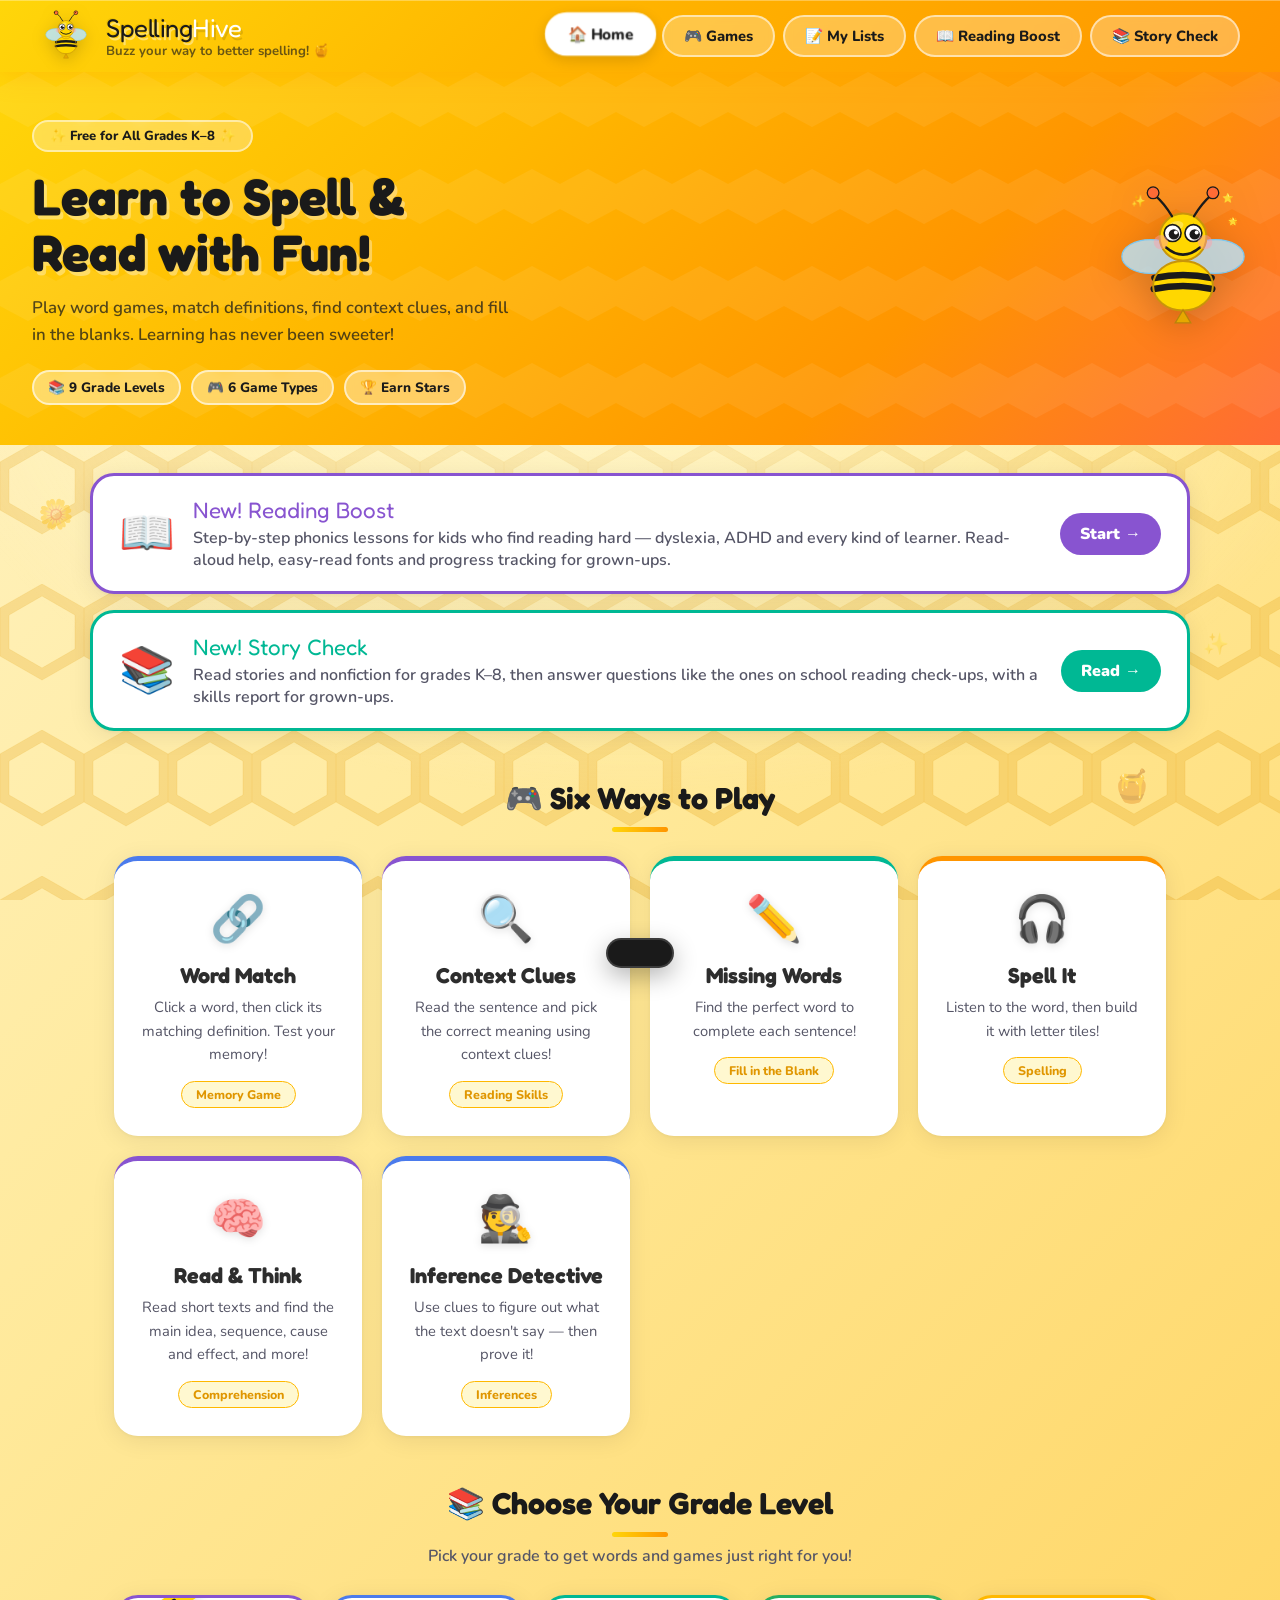
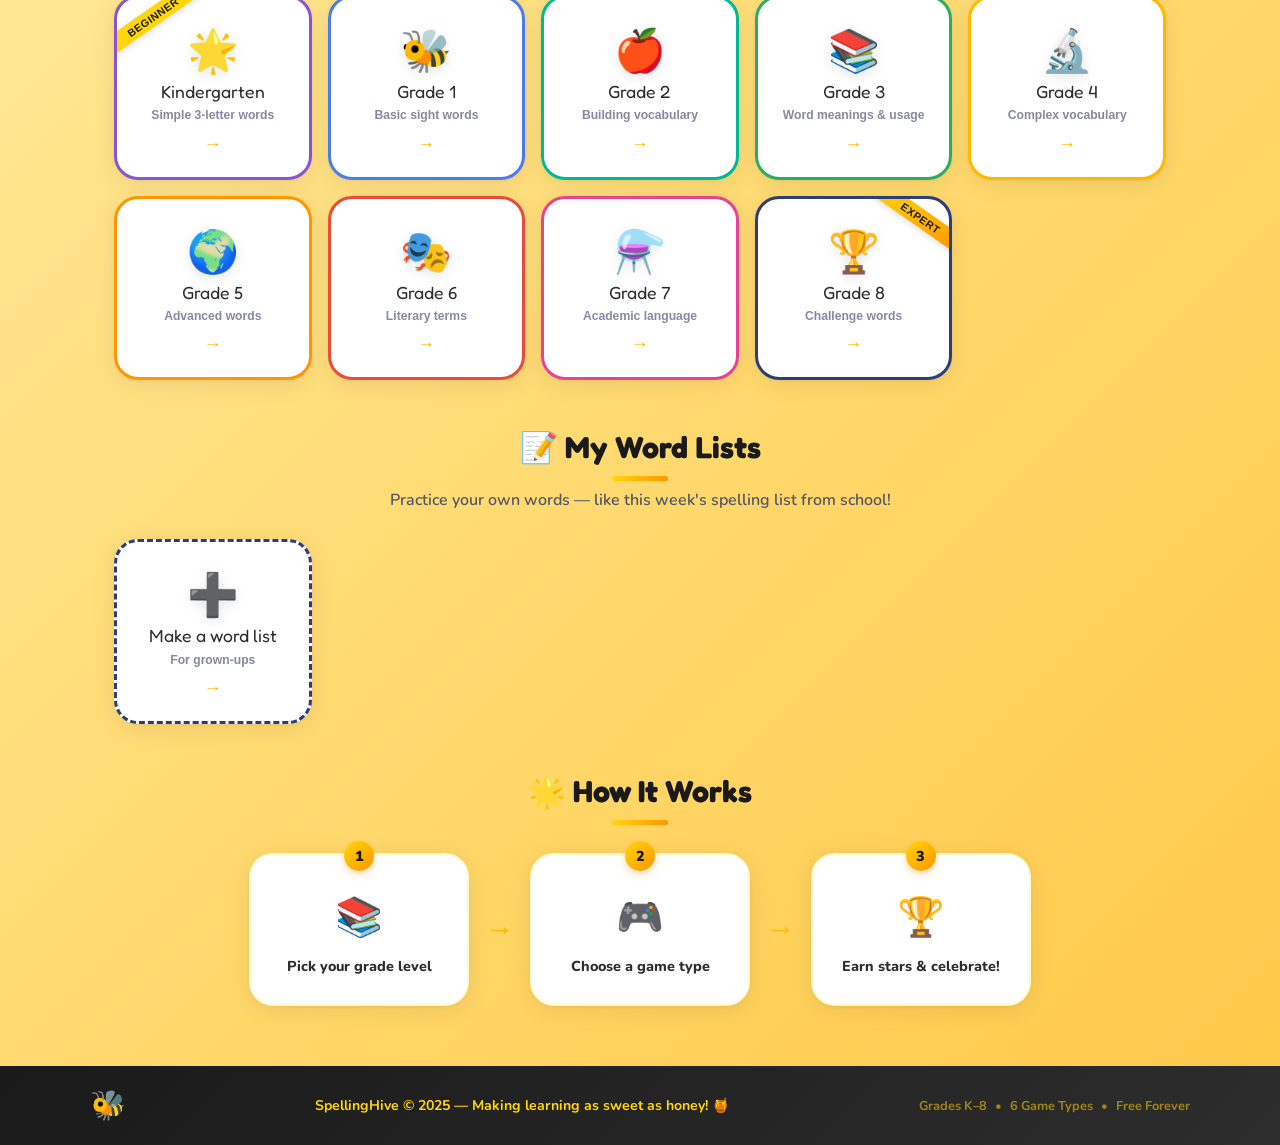
==== commit e286a024: "Add reading comprehension exercises and inference practice everywhere New comprehension.js holds 96 " ====
--- a/index.html
+++ b/index.html
@@ -104,7 +104,7 @@
       <p class="hero-sub">Play word games, match definitions, find context clues, and fill in the blanks. Learning has never been sweeter!</p>
       <div class="hero-stats">
         <div class="stat-chip">📚 9 Grade Levels</div>
-        <div class="stat-chip">🎮 4 Game Types</div>
+        <div class="stat-chip">🎮 6 Game Types</div>
         <div class="stat-chip">🏆 Earn Stars</div>
       </div>
     </div>
@@ -160,7 +160,7 @@
 
   <!-- Game Types Preview -->
   <section class="games-preview-section">
-    <h3 class="section-heading">🎮 Four Ways to Play</h3>
+    <h3 class="section-heading">🎮 Six Ways to Play</h3>
     <div class="games-preview-grid">
       <div class="preview-card pc-blue">
         <div class="pc-icon">🔗</div>
@@ -185,6 +185,18 @@
         <h4>Spell It</h4>
         <p>Listen to the word, then build it with letter tiles!</p>
         <div class="pc-tag">Spelling</div>
+      </div>
+      <div class="preview-card pc-purple">
+        <div class="pc-icon">🧠</div>
+        <h4>Read &amp; Think</h4>
+        <p>Read short texts and find the main idea, sequence, cause and effect, and more!</p>
+        <div class="pc-tag">Comprehension</div>
+      </div>
+      <div class="preview-card pc-blue">
+        <div class="pc-icon">🕵️</div>
+        <h4>Inference Detective</h4>
+        <p>Use clues to figure out what the text doesn't say — then prove it!</p>
+        <div class="pc-tag">Inferences</div>
       </div>
     </div>
   </section>
@@ -359,6 +371,34 @@
         <div class="gsc-info">
           <span>⏱ ~4 min</span>
           <span>📋 8 Words</span>
+        </div>
+        <div class="gsc-play-btn">Play Now →</div>
+      </button>
+
+      <button class="game-sel-card gsc-purple" data-game="think">
+        <div class="gsc-header">
+          <div class="gsc-icon">🧠</div>
+          <div class="gsc-badge">Comprehension</div>
+        </div>
+        <h3>Read &amp; Think</h3>
+        <p>Read a short text and answer: main idea, sequence, cause and effect, context clues and more.</p>
+        <div class="gsc-info">
+          <span>⏱ ~6 min</span>
+          <span>📋 8 Texts</span>
+        </div>
+        <div class="gsc-play-btn">Play Now →</div>
+      </button>
+
+      <button class="game-sel-card gsc-blue" data-game="infer">
+        <div class="gsc-header">
+          <div class="gsc-icon">🕵️</div>
+          <div class="gsc-badge">Inferences</div>
+        </div>
+        <h3>Inference Detective</h3>
+        <p>Read the clues, figure out what the text doesn't say, then find the clue that proves it!</p>
+        <div class="gsc-info">
+          <span>⏱ ~6 min</span>
+          <span>📋 8 Cases</span>
         </div>
         <div class="gsc-play-btn">Play Now →</div>
       </button>
@@ -461,7 +501,7 @@
     <div class="footer-links">
       <span>Grades K–8</span>
       <span>•</span>
-      <span>4 Game Types</span>
+      <span>6 Game Types</span>
       <span>•</span>
       <span>Free Forever</span>
     </div>
@@ -471,6 +511,7 @@
 <script src="words-data.js"></script>
 <script src="online-words.js"></script>
 <script src="word-lists.js"></script>
+<script src="comprehension.js"></script>
 <script src="app.js"></script>
 </body>
 </html>
--- a/styles.css
+++ b/styles.css
@@ -1469,3 +1469,59 @@
 .story-banner { border-color: var(--teal); margin-top: 16px; }
 .story-banner .boost-text strong { color: var(--teal); }
 .story-banner .boost-go { background: var(--teal); }
+
+/* ===== COMPREHENSION EXERCISES (shared by all pages) ===== */
+.cq { display: grid; gap: 12px; }
+.cq-skill { display: flex; align-items: center; justify-content: space-between; gap: 8px; }
+.cq-skill span {
+  background: var(--purple-light); color: var(--purple); font-weight: 900;
+  border-radius: 50px; padding: 5px 14px; font-size: 0.9rem;
+}
+.cq-say {
+  background: var(--blue-light); border: 2px solid var(--blue); border-radius: 50px;
+  padding: 5px 14px; cursor: pointer; font-size: 1.1rem;
+}
+.cq-text {
+  font-family: var(--read-font, var(--passage-font, 'Nunito', sans-serif));
+  font-size: 1.2rem; line-height: 1.8; font-weight: 600;
+  background: var(--tint, var(--cream-2)); border-left: 5px solid var(--honey-mid);
+  border-radius: var(--radius-md); padding: 14px 18px; color: var(--text-dark);
+}
+.cq-clue-mark { background: #FFF07A; border-radius: 4px; padding: 0 2px; box-shadow: 0 0 0 2px #FFE14D; }
+.cq-q { font-weight: 800; font-size: 1.12rem; color: var(--text-dark); }
+.cq-hint { color: var(--text-mid); font-weight: 700; margin-bottom: 8px; }
+.cq-choices { display: grid; gap: 8px; }
+.cq-choices.two { grid-template-columns: 1fr 1fr; }
+.cq-choice, .cq-order-item {
+  display: flex; align-items: center; gap: 10px; text-align: left; width: 100%;
+  font-family: 'Nunito', sans-serif; font-size: 1.05rem; font-weight: 700; color: var(--text-dark);
+  background: var(--white); border: 2.5px solid var(--honey-mid); border-radius: var(--radius-md);
+  padding: 10px 14px; cursor: pointer; transition: border-color .15s;
+}
+.cq-choice:hover:not(:disabled), .cq-order-item:hover:not(:disabled) { border-color: var(--blue); }
+.cq-choice.right, .cq-order-item.right { background: var(--success-bg); border-color: var(--success); }
+.cq-choice.wrong { background: var(--error-bg); border-color: var(--error); opacity: .7; }
+.cq-choice:disabled { cursor: default; }
+.cq-letter, .cq-num {
+  flex-shrink: 0; width: 30px; height: 30px; border-radius: 50%; display: grid; place-items: center;
+  background: var(--honey-light); font-weight: 900; font-size: .95rem;
+}
+.cq-order { display: grid; gap: 8px; margin-bottom: 10px; }
+.cq-num { background: transparent; border: 2px dashed var(--text-light); }
+.cq-order-item.picked { background: var(--blue-light); border-color: var(--blue); }
+.cq-order-item.picked .cq-num { background: var(--blue); color: var(--white); border: none; }
+.cq-check:disabled { opacity: .45; cursor: not-allowed; }
+.cq-clue { margin-top: 10px; padding-top: 12px; border-top: 2px dashed var(--honey-mid); display: grid; gap: 10px; }
+.cq-retry { color: var(--coral); font-weight: 800; }
+.cq-result { border-radius: var(--radius-md); padding: 12px 16px; line-height: 1.5; margin-bottom: 10px; }
+.cq-result.right { background: var(--success-bg); border: 2px solid var(--success); }
+.cq-result.wrong { background: var(--orange-light); border: 2px solid var(--orange); }
+.cq-result p { margin-top: 4px; }
+.cq-tip { color: var(--text-mid); font-size: .92rem; }
+@media (max-width: 560px) { .cq-choices.two { grid-template-columns: 1fr; } }
+
+/* Comprehension game frame in SpellingHive */
+.think-card {
+  background: var(--white); border-radius: var(--radius-xl); box-shadow: var(--shadow-card);
+  padding: 26px; max-width: 760px; margin: 0 auto;
+}
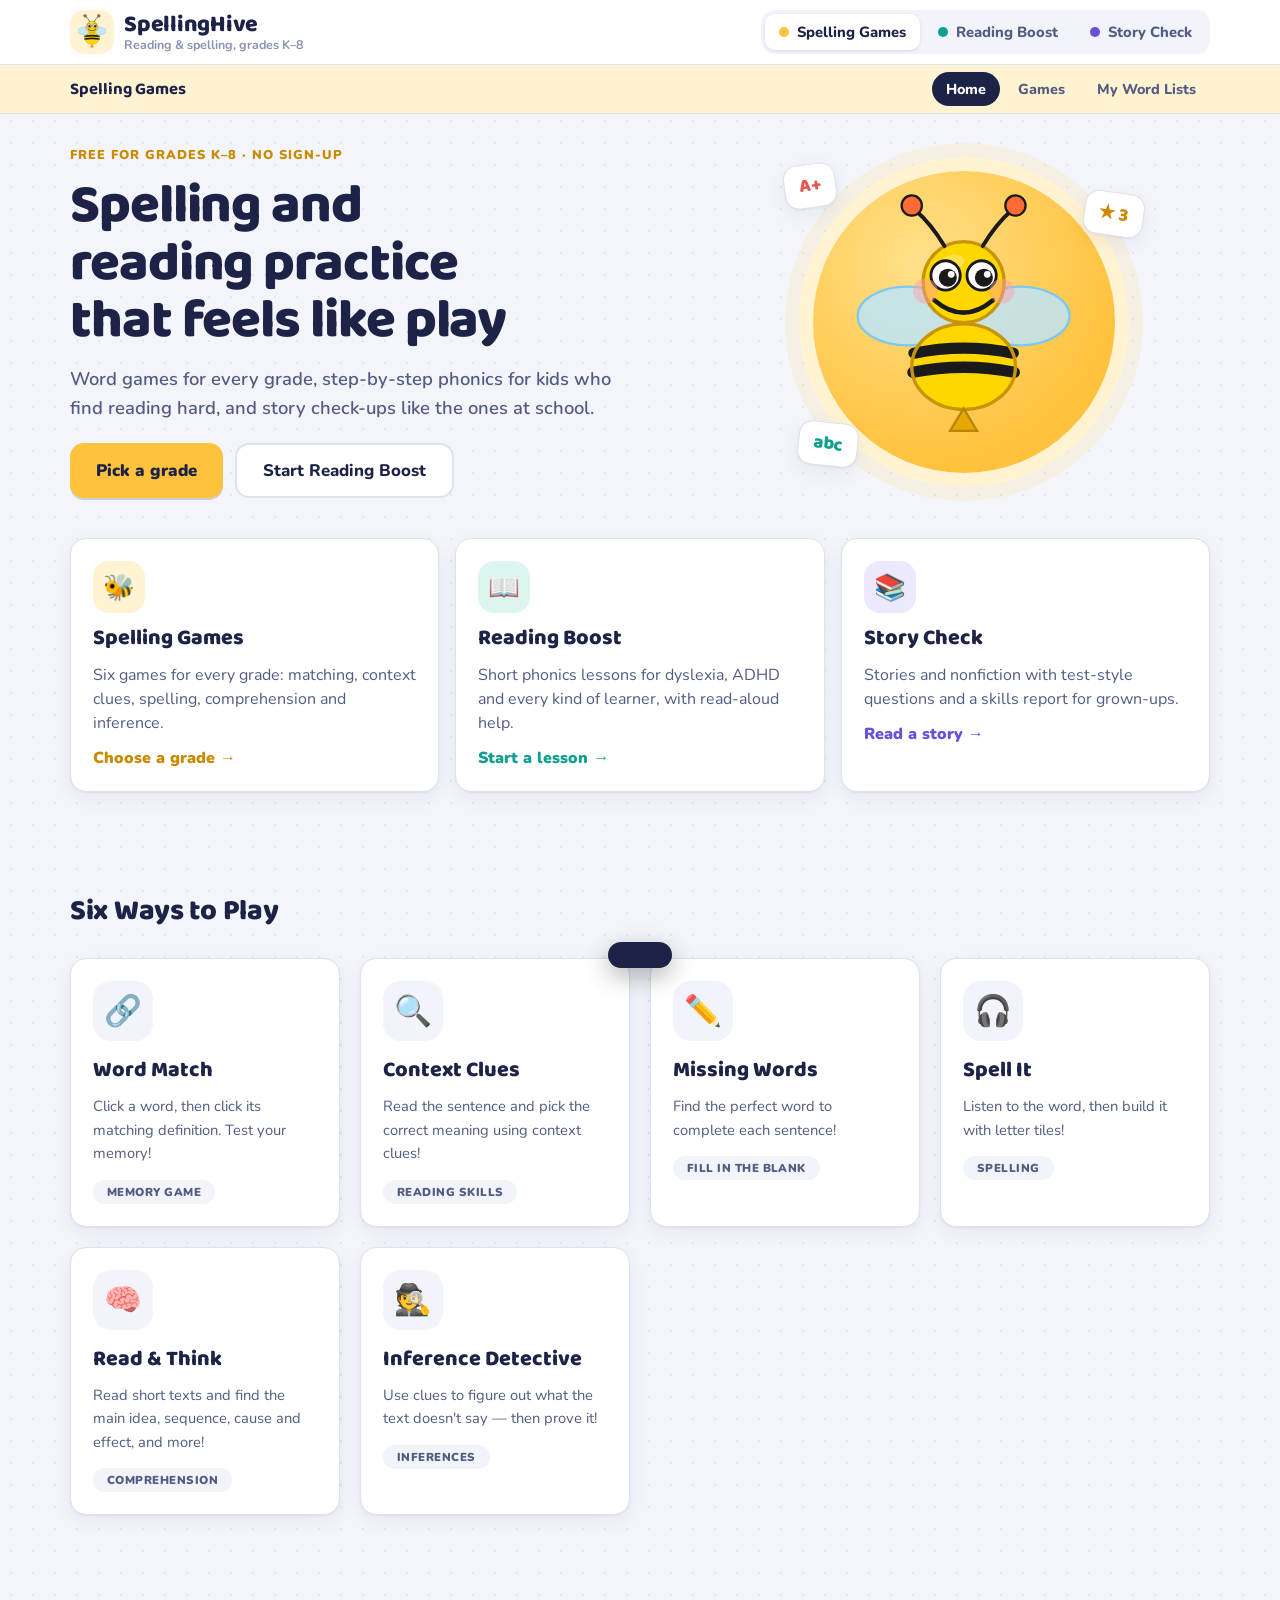
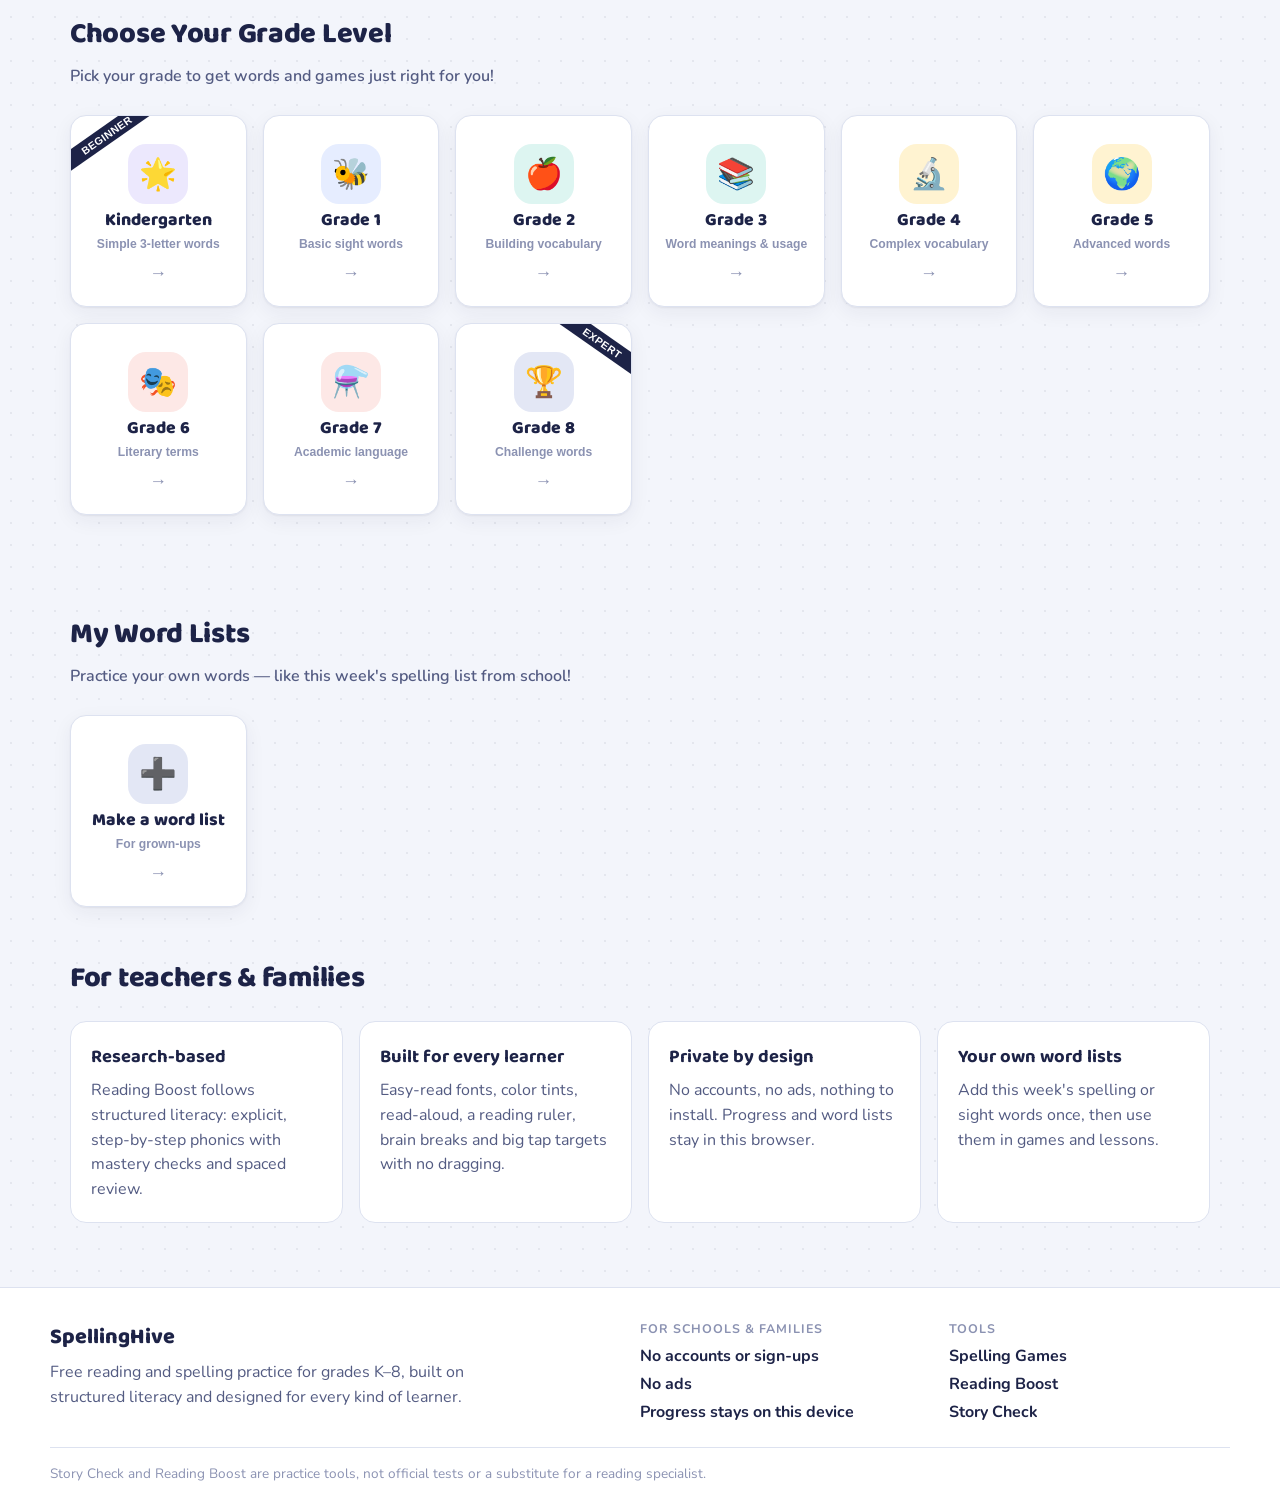
==== commit a0155820: "Redesign SpellingHive for school use - New shared design layer (theme.css): planner-style white shee" ====
--- a/index.html
+++ b/index.html
@@ -3,38 +3,26 @@
 <head>
   <meta charset="UTF-8" />
   <meta name="viewport" content="width=device-width, initial-scale=1.0" />
-  <title>SpellingHive — Learn to Spell & Read!</title>
+  <title>SpellingHive</title>
   <link rel="preconnect" href="https://fonts.googleapis.com" />
   <link rel="preconnect" href="https://fonts.gstatic.com" crossorigin />
-  <link href="https://fonts.googleapis.com/css2?family=Fredoka+One&family=Nunito:wght@400;600;700;800;900&display=swap" rel="stylesheet" />
+  <link href="https://fonts.googleapis.com/css2?family=Baloo+2:wght@500;600;700;800&family=Nunito:wght@400;600;700;800;900&display=swap" rel="stylesheet" />
   <link rel="stylesheet" href="styles.css" />
+  <link rel="stylesheet" href="theme.css" />
 </head>
-<body>
-
-<!-- Honeycomb faded background -->
-<div class="hc-bg" aria-hidden="true"></div>
-
-<!-- Floating decorative blobs -->
-<div class="floaters" aria-hidden="true">
-  <div class="floater f1">🌸</div>
-  <div class="floater f2">⭐</div>
-  <div class="floater f3">🌼</div>
-  <div class="floater f4">✨</div>
-  <div class="floater f5">🌟</div>
-  <div class="floater f6">🍯</div>
-</div>
+<body data-app="spell">
+
+
 
 <!-- Confetti container -->
 <div id="confettiContainer" class="confetti-container" aria-hidden="true"></div>
 
 <!-- ===== HEADER ===== -->
 <header class="site-header">
-  <div class="header-inner">
-
-    <!-- Logo + Bee -->
-    <a class="logo-area" href="#" id="logoHome">
-      <div class="bee-wrap" id="heroBee">
-        <svg class="bee" viewBox="0 0 160 190" xmlns="http://www.w3.org/2000/svg" aria-label="Happy bee mascot">
+  <div class="suite-bar">
+    <div class="suite-inner">
+      <a class="brand" href="index.html" id="logoHome">
+        <span class="brand-mark"><svg class="bee" viewBox="0 0 160 190" xmlns="http://www.w3.org/2000/svg" aria-label="Happy bee mascot">
           <!-- Wings (behind body) -->
           <ellipse cx="42" cy="90" rx="36" ry="22" fill="rgba(186,230,255,0.85)" stroke="#7ec8f0" stroke-width="2" class="wing-left"/>
           <ellipse cx="118" cy="90" rx="36" ry="22" fill="rgba(186,230,255,0.85)" stroke="#7ec8f0" stroke-width="2" class="wing-right"/>
@@ -74,41 +62,45 @@
           <!-- Tiny heart on antenna -->
           <text x="38" y="10" font-size="8" text-anchor="middle">♥</text>
           <text x="114" y="10" font-size="8" text-anchor="middle">♥</text>
-        </svg>
-      </div>
-      <div class="logo-text">
-        <div class="logo-title">Spelling<span>Hive</span></div>
-        <div class="logo-tag">Buzz your way to better spelling! 🍯</div>
-      </div>
-    </a>
-
-    <!-- Navigation -->
-    <nav class="top-nav" role="navigation" aria-label="Main navigation">
-      <button class="nav-btn active" data-view="home">🏠 Home</button>
-      <button class="nav-btn" data-view="games">🎮 Games</button>
-      <button class="nav-btn" data-view="lists">📝 My Lists</button>
-      <a class="nav-btn" href="reading.html" style="text-decoration:none">📖 Reading Boost</a>
-      <a class="nav-btn" href="stories.html" style="text-decoration:none">📚 Story Check</a>
-    </nav>
+        </svg></span>
+        <span class="brand-text"><span class="brand-name">SpellingHive</span><span class="brand-sub">Reading &amp; spelling, grades K–8</span></span>
+      </a>
+      <nav class="suite-nav" aria-label="SpellingHive tools">
+        <a class="suite-link" data-app="spell" href="index.html" aria-current="page"><span class="app-dot" aria-hidden="true"></span>Spelling Games</a>
+        <a class="suite-link" data-app="reading" href="reading.html"><span class="app-dot" aria-hidden="true"></span>Reading Boost</a>
+        <a class="suite-link" data-app="story" href="stories.html"><span class="app-dot" aria-hidden="true"></span>Story Check</a>
+      </nav>
+    </div>
+  </div>
+  <div class="sub-bar">
+    <div class="sub-inner">
+      <span class="sub-title">Spelling Games</span>
+      <nav class="top-nav" aria-label="Spelling Games sections">
+        <button class="nav-btn active" data-view="home">Home</button>
+        <button class="nav-btn" data-view="games">Games</button>
+        <button class="nav-btn" data-view="lists">My Word Lists</button>
+      </nav>
+    </div>
   </div>
 </header>
 
 <!-- ===== HOME SCREEN ===== -->
 <main id="homeScreen" class="screen active">
 
-  <!-- Hero Banner -->
-  <section class="hero-banner">
-    <div class="hero-content">
-      <div class="hero-badge">✨ Free for All Grades K–8 ✨</div>
-      <h2 class="hero-title">Learn to Spell &amp;<br/>Read with Fun!</h2>
-      <p class="hero-sub">Play word games, match definitions, find context clues, and fill in the blanks. Learning has never been sweeter!</p>
-      <div class="hero-stats">
-        <div class="stat-chip">📚 9 Grade Levels</div>
-        <div class="stat-chip">🎮 6 Game Types</div>
-        <div class="stat-chip">🏆 Earn Stars</div>
-      </div>
-    </div>
-    <div class="hero-bee-large" aria-hidden="true">
+  <!-- Hero -->
+  <section class="hero">
+    <div class="hero-copy">
+      <p class="eyebrow">Free for grades K–8 · No sign-up</p>
+      <h1 class="hero-title">Spelling and reading practice that feels like play</h1>
+      <p class="hero-sub">Word games for every grade, step-by-step phonics for kids who find reading hard, and story check-ups like the ones at school.</p>
+      <div class="hero-actions">
+        <a class="btn-primary" href="#grades">Pick a grade</a>
+        <a class="btn-secondary" href="reading.html">Start Reading Boost</a>
+      </div>
+    </div>
+    <div class="hero-art" aria-hidden="true">
+      <div class="hero-sun"></div>
+      <div class="hero-bee">
       <svg viewBox="0 0 200 230" xmlns="http://www.w3.org/2000/svg">
         <ellipse cx="50" cy="110" rx="44" ry="26" fill="rgba(186,230,255,0.8)" stroke="#7ec8f0" stroke-width="2" class="wing-left"/>
         <ellipse cx="150" cy="110" rx="44" ry="26" fill="rgba(186,230,255,0.8)" stroke="#7ec8f0" stroke-width="2" class="wing-right"/>
@@ -132,35 +124,39 @@
         <circle cx="54" cy="12" r="9" fill="#FF6B35" stroke="#1a1a1a" stroke-width="2"/>
         <path d="M117 48 Q129 28 143 16" stroke="#1a1a1a" stroke-width="3.5" fill="none" stroke-linecap="round"/>
         <circle cx="146" cy="12" r="9" fill="#FF6B35" stroke="#1a1a1a" stroke-width="2"/>
-        <text x="20" y="30" font-size="18" class="sparkle">✨</text>
-        <text x="160" y="24" font-size="14" class="sparkle2">⭐</text>
-        <text x="170" y="60" font-size="12" class="sparkle">🌟</text>
       </svg>
     </div>
+      <span class="sticker s1">A+</span>
+      <span class="sticker s2">abc</span>
+      <span class="sticker s3">★ 3</span>
+    </div>
   </section>
 
-  <!-- Reading Boost promo -->
-  <a class="boost-banner" href="reading.html">
-    <div class="boost-icon">📖</div>
-    <div class="boost-text">
-      <strong>New! Reading Boost</strong>
-      <span>Step-by-step phonics lessons for kids who find reading hard — dyslexia, ADHD and every kind of learner. Read-aloud help, easy-read fonts and progress tracking for grown-ups.</span>
-    </div>
-    <div class="boost-go">Start →</div>
-  </a>
-
-  <a class="boost-banner story-banner" href="stories.html">
-    <div class="boost-icon">📚</div>
-    <div class="boost-text">
-      <strong>New! Story Check</strong>
-      <span>Read stories and nonfiction for grades K–8, then answer questions like the ones on school reading check-ups, with a skills report for grown-ups.</span>
-    </div>
-    <div class="boost-go">Read →</div>
-  </a>
+  <!-- The three tools -->
+  <section class="tools-section" aria-label="SpellingHive tools">
+    <a class="tool-card" data-app="spell" href="#grades">
+      <span class="tool-icon">🐝</span>
+      <span class="tool-name">Spelling Games</span>
+      <span class="tool-desc">Six games for every grade: matching, context clues, spelling, comprehension and inference.</span>
+      <span class="tool-go">Choose a grade</span>
+    </a>
+    <a class="tool-card" data-app="reading" href="reading.html">
+      <span class="tool-icon">📖</span>
+      <span class="tool-name">Reading Boost</span>
+      <span class="tool-desc">Short phonics lessons for dyslexia, ADHD and every kind of learner, with read-aloud help.</span>
+      <span class="tool-go">Start a lesson</span>
+    </a>
+    <a class="tool-card" data-app="story" href="stories.html">
+      <span class="tool-icon">📚</span>
+      <span class="tool-name">Story Check</span>
+      <span class="tool-desc">Stories and nonfiction with test-style questions and a skills report for grown-ups.</span>
+      <span class="tool-go">Read a story</span>
+    </a>
+  </section>
 
   <!-- Game Types Preview -->
   <section class="games-preview-section">
-    <h3 class="section-heading">🎮 Six Ways to Play</h3>
+    <h3 class="section-heading">Six Ways to Play</h3>
     <div class="games-preview-grid">
       <div class="preview-card pc-blue">
         <div class="pc-icon">🔗</div>
@@ -202,8 +198,8 @@
   </section>
 
   <!-- Grade Selection -->
-  <section class="grade-section">
-    <h3 class="section-heading">📚 Choose Your Grade Level</h3>
+  <section class="grade-section" id="grades">
+    <h3 class="section-heading">Choose Your Grade Level</h3>
     <p class="section-sub">Pick your grade to get words and games just right for you!</p>
     <div class="grade-grid">
       <button class="grade-card gc-purple" data-grade="K">
@@ -267,31 +263,30 @@
 
   <!-- Grown-ups' own word lists -->
   <section class="grade-section mylists-section">
-    <h3 class="section-heading">📝 My Word Lists</h3>
+    <h3 class="section-heading">My Word Lists</h3>
     <p class="section-sub">Practice your own words — like this week's spelling list from school!</p>
     <div class="grade-grid" id="homeLists"></div>
   </section>
 
-  <!-- How It Works -->
-  <section class="how-section">
-    <h3 class="section-heading">🌟 How It Works</h3>
-    <div class="how-steps">
-      <div class="how-step">
-        <div class="step-num">1</div>
-        <div class="step-icon">📚</div>
-        <div class="step-text">Pick your grade level</div>
-      </div>
-      <div class="how-arrow">→</div>
-      <div class="how-step">
-        <div class="step-num">2</div>
-        <div class="step-icon">🎮</div>
-        <div class="step-text">Choose a game type</div>
-      </div>
-      <div class="how-arrow">→</div>
-      <div class="how-step">
-        <div class="step-num">3</div>
-        <div class="step-icon">🏆</div>
-        <div class="step-text">Earn stars &amp; celebrate!</div>
+  <!-- For teachers & families -->
+  <section class="trust-section">
+    <h3 class="section-heading">For teachers &amp; families</h3>
+    <div class="trust-grid">
+      <div class="trust-item">
+        <b>Research-based</b>
+        <p>Reading Boost follows structured literacy: explicit, step-by-step phonics with mastery checks and spaced review.</p>
+      </div>
+      <div class="trust-item">
+        <b>Built for every learner</b>
+        <p>Easy-read fonts, color tints, read-aloud, a reading ruler, brain breaks and big tap targets with no dragging.</p>
+      </div>
+      <div class="trust-item">
+        <b>Private by design</b>
+        <p>No accounts, no ads, nothing to install. Progress and word lists stay in this browser.</p>
+      </div>
+      <div class="trust-item">
+        <b>Your own word lists</b>
+        <p>Add this week's spelling or sight words once, then use them in games and lessons.</p>
       </div>
     </div>
   </section>
@@ -494,20 +489,31 @@
 <!-- Footer -->
 <footer class="site-footer">
   <div class="footer-inner">
-    <div class="footer-bee">🐝</div>
-    <div class="footer-text">
-      <strong>SpellingHive</strong> &copy; 2025 — Making learning as sweet as honey! 🍯
-    </div>
-    <div class="footer-links">
-      <span>Grades K–8</span>
-      <span>•</span>
-      <span>6 Game Types</span>
-      <span>•</span>
-      <span>Free Forever</span>
+    <div class="footer-brand">
+      <b>SpellingHive</b>
+      <p>Free reading and spelling practice for grades K–8, built on structured literacy and designed for every kind of learner.</p>
+    </div>
+    <div class="footer-col">
+      <h4>For schools &amp; families</h4>
+      <ul>
+        <li>No accounts or sign-ups</li>
+        <li>No ads</li>
+        <li>Progress stays on this device</li>
+      </ul>
+    </div>
+    <div class="footer-col">
+      <h4>Tools</h4>
+      <ul>
+        <li><a href="index.html">Spelling Games</a></li>
+        <li><a href="reading.html">Reading Boost</a></li>
+        <li><a href="stories.html">Story Check</a></li>
+      </ul>
     </div>
   </div>
+  <p class="footer-note">Story Check and Reading Boost are practice tools, not official tests or a substitute for a reading specialist.</p>
 </footer>
 
+<script src="ui.js"></script>
 <script src="words-data.js"></script>
 <script src="online-words.js"></script>
 <script src="word-lists.js"></script>
--- a/styles.css
+++ b/styles.css
@@ -211,7 +211,7 @@
 .logo-text { line-height: 1.1; }
 
 .logo-title {
-  font-family: 'Fredoka One', cursive;
+  font-family: var(--display);
   font-size: 1.6rem;
   color: var(--bee-black);
   letter-spacing: -0.5px;
@@ -308,7 +308,7 @@
 }
 
 .hero-title {
-  font-family: 'Fredoka One', cursive;
+  font-family: var(--display);
   font-size: 3.2rem;
   line-height: 1.1;
   color: var(--bee-black);
@@ -354,7 +354,7 @@
 
 /* ===== SECTION HEADINGS ===== */
 .section-heading {
-  font-family: 'Fredoka One', cursive;
+  font-family: var(--display);
   font-size: 1.9rem;
   color: var(--bee-black);
   text-align: center;
@@ -425,7 +425,7 @@
   filter: drop-shadow(0 2px 4px rgba(0,0,0,0.12));
 }
 .preview-card h4 {
-  font-family: 'Fredoka One', cursive;
+  font-family: var(--display);
   font-size: 1.35rem;
   color: var(--text-dark);
   margin-bottom: 8px;
@@ -536,7 +536,7 @@
 
 .gc-icon { font-size: 2.6rem; filter: drop-shadow(0 3px 6px rgba(0,0,0,0.1)); }
 .gc-name {
-  font-family: 'Fredoka One', cursive;
+  font-family: var(--display);
   font-size: 1.1rem;
   color: var(--text-dark);
   line-height: 1.2;
@@ -628,7 +628,7 @@
 }
 
 .screen-title {
-  font-family: 'Fredoka One', cursive;
+  font-family: var(--display);
   font-size: 1.7rem;
   color: var(--text-dark);
   flex: 1;
@@ -769,7 +769,7 @@
   border: 1.5px solid var(--honey-mid);
 }
 .game-sel-card h3 {
-  font-family: 'Fredoka One', cursive;
+  font-family: var(--display);
   font-size: 1.45rem;
   color: var(--text-dark);
   margin-bottom: 8px;
@@ -1151,7 +1151,7 @@
 }
 
 .result-title {
-  font-family: 'Fredoka One', cursive;
+  font-family: var(--display);
   font-size: 2.4rem;
   color: var(--text-dark);
   margin-bottom: 10px;
@@ -1358,7 +1358,7 @@
 .boost-banner:hover { transform: translateY(-4px); box-shadow: var(--shadow-hover); }
 .boost-icon { font-size: 2.8rem; }
 .boost-text { flex: 1; display: flex; flex-direction: column; gap: 4px; }
-.boost-text strong { font-family: 'Fredoka One', cursive; font-weight: 400; font-size: 1.4rem; color: var(--purple); }
+.boost-text strong { font-family: var(--display); font-weight: 400; font-size: 1.4rem; color: var(--purple); }
 .boost-text span { color: var(--text-mid); font-weight: 600; }
 .boost-go {
   background: var(--purple);
--- a/theme.css
+++ b/theme.css
@@ -0,0 +1,377 @@
+/* ===================================================================
+   SpellingHive design layer — loaded last on every page.
+   Layout concept: a school planner. Clean white sheets on a soft blue
+   paper ground, one app bar for the whole suite, and a color tab for
+   each tool (Spelling Games = sunflower, Reading Boost = teal,
+   Story Check = violet) so kids always know where they are.
+   Deliberately a single light theme: a bright classroom look on every
+   device, with every color set explicitly.
+   =================================================================== */
+
+:root {
+  color-scheme: light;
+
+  /* Palette */
+  --paper:      #F3F5FB;   /* page ground: cool notebook paper */
+  --sheet:      #FFFFFF;   /* cards and panels */
+  --ink:        #1D2347;   /* text and headings: deep school navy */
+  --ink-soft:   #535B82;   /* secondary text */
+  --ink-faint:  #8B92B2;   /* captions */
+  --line:       #DDE2F0;   /* hairlines and borders */
+  --sun:        #FFC23D;   /* brand accent and Spelling Games */
+  --sun-deep:   #C98A00;
+  --sun-soft:   #FFF3D1;
+  --teal-app:   #0E9F8E;   /* Reading Boost */
+  --teal-soft:  #DDF5F1;
+  --violet-app: #6A4FDB;   /* Story Check */
+  --violet-soft:#ECE8FD;
+  --coral-app:  #E8584C;   /* stop, delete, errors */
+
+  /* Type */
+  --display: 'Baloo 2', 'Nunito', 'Trebuchet MS', sans-serif;
+  --body:    'Nunito', 'Segoe UI', Arial, sans-serif;
+
+  /* Shape */
+  --radius-xl: 20px;
+  --radius-lg: 16px;
+  --radius-md: 12px;
+  --radius-sm: 8px;
+  --shadow-card:  0 1px 2px rgba(29, 35, 71, 0.06), 0 6px 20px rgba(29, 35, 71, 0.06);
+  --shadow-hover: 0 2px 4px rgba(29, 35, 71, 0.08), 0 14px 32px rgba(29, 35, 71, 0.12);
+  --shadow-btn:   0 2px 0 rgba(29, 35, 71, 0.18);
+
+  /* Older component tokens, remapped onto the palette */
+  --white: #FFFFFF;
+  --cream: #F8F9FD;
+  --cream-2: #F1F4FA;
+  --honey: var(--sun);
+  --honey-mid: #E9C46A;
+  --honey-dark: var(--sun-deep);
+  --honey-light: var(--sun-soft);
+  --amber: #F5A524;
+  --bee-black: var(--ink);
+  --text-dark: var(--ink);
+  --text-mid: var(--ink-soft);
+  --text-light: var(--ink-faint);
+  --blue: #3C66DD;
+  --blue-light: #E6EDFF;
+  --purple: var(--violet-app);
+  --purple-light: var(--violet-soft);
+  --teal: var(--teal-app);
+  --teal-light: var(--teal-soft);
+  --navy: var(--ink);
+
+  /* The current tool's color (set per page below) */
+  --app: var(--sun);
+  --app-deep: var(--sun-deep);
+  --app-soft: var(--sun-soft);
+  --app-ink: var(--ink);
+}
+body[data-app="reading"] { --app: var(--teal-app); --app-deep: #0A7A6D; --app-soft: var(--teal-soft); --app-ink: #FFFFFF; }
+body[data-app="story"]   { --app: var(--violet-app); --app-deep: #5039B5; --app-soft: var(--violet-soft); --app-ink: #FFFFFF; }
+
+/* ===== Base ===== */
+html { scroll-padding-top: 130px; }
+body {
+  font-family: var(--body);
+  color: var(--ink);
+  background-color: var(--paper);
+  /* faint dot grid, like planner paper */
+  background-image: radial-gradient(rgba(29, 35, 71, 0.07) 1px, transparent 1.2px);
+  background-size: 22px 22px;
+}
+h1, h2, h3, h4 { text-wrap: balance; }
+.hc-bg, .floaters { display: none; }
+:focus-visible { outline: 3px solid var(--blue); outline-offset: 3px; }
+::selection { background: var(--sun-soft); }
+
+/* ===== App bar: brand + suite tabs ===== */
+.site-header {
+  position: sticky;
+  top: env(safe-area-inset-top, 0px);
+  z-index: 100;
+  background: none;
+  box-shadow: none;
+  padding: 0;
+}
+.suite-bar { background: var(--sheet); border-bottom: 1px solid var(--line); }
+.suite-inner, .sub-inner {
+  max-width: 1180px;
+  margin: 0 auto;
+  padding-inline: 20px;
+  display: flex;
+  align-items: center;
+  gap: 16px;
+  flex-wrap: wrap;
+}
+.suite-inner { min-height: 64px; justify-content: space-between; padding-block: 6px; }
+.brand { display: flex; align-items: center; gap: 10px; text-decoration: none; color: var(--ink); }
+.brand-mark {
+  width: 44px; height: 44px; border-radius: 14px; background: var(--sun-soft);
+  display: grid; place-items: center; flex-shrink: 0;
+}
+.brand-mark .bee { width: 36px; height: 36px; }
+.brand-text { display: flex; flex-direction: column; line-height: 1.05; }
+.brand-name { font-family: var(--display); font-weight: 800; font-size: 1.45rem; letter-spacing: -0.01em; }
+.brand-sub { font-size: 0.78rem; font-weight: 700; color: var(--ink-faint); }
+
+.suite-nav { display: flex; gap: 4px; flex-wrap: wrap; background: var(--cream-2); padding: 4px; border-radius: 14px; }
+.suite-link {
+  display: inline-flex; align-items: center; gap: 8px;
+  padding: 8px 14px; border-radius: 10px;
+  font-weight: 800; font-size: 0.92rem; color: var(--ink-soft); text-decoration: none;
+  transition: background .15s, color .15s;
+}
+.suite-link:hover { background: var(--sheet); color: var(--ink); }
+.suite-link[aria-current="page"] { background: var(--sheet); color: var(--ink); box-shadow: 0 1px 3px rgba(29, 35, 71, 0.12); }
+.app-dot { width: 10px; height: 10px; border-radius: 50%; background: var(--sun); flex-shrink: 0; }
+.suite-link[data-app="reading"] .app-dot { background: var(--teal-app); }
+.suite-link[data-app="story"] .app-dot { background: var(--violet-app); }
+
+/* Section bar for the current tool */
+.sub-bar { background: var(--app-soft); border-bottom: 1px solid var(--line); }
+.sub-inner { min-height: 48px; padding-block: 6px; }
+.sub-title { font-family: var(--display); font-weight: 700; font-size: 1.05rem; color: var(--ink); margin-right: auto; }
+.top-nav { display: flex; gap: 4px; flex-wrap: wrap; }
+.nav-btn {
+  font-family: var(--body); font-weight: 800; font-size: 0.9rem;
+  background: transparent; border: none; color: var(--ink-soft);
+  padding: 7px 14px; border-radius: 999px; cursor: pointer;
+  backdrop-filter: none; transition: background .15s, color .15s;
+}
+.nav-btn:hover { background: rgba(255, 255, 255, 0.7); color: var(--ink); transform: none; box-shadow: none; border: none; }
+.nav-btn.active { background: var(--ink); color: #FFFFFF; transform: none; box-shadow: none; border: none; }
+
+/* ===== Type ===== */
+.section-heading { font-family: var(--display); font-weight: 800; font-size: 1.8rem; color: var(--ink); letter-spacing: -0.01em; }
+.section-heading::after { display: none; }
+.section-sub { color: var(--ink-soft); }
+.screen-title { font-family: var(--display); font-weight: 800; color: var(--ink); letter-spacing: -0.01em; }
+.hero-title { font-family: var(--display); font-weight: 800; color: var(--ink); letter-spacing: -0.02em; text-shadow: none; }
+.result-title { font-family: var(--display); font-weight: 800; color: var(--ink); }
+.eyebrow {
+  font-size: 0.8rem; font-weight: 900; letter-spacing: 0.08em; text-transform: uppercase; color: var(--app-deep);
+}
+
+/* ===== Buttons ===== */
+.btn-primary, .next-btn {
+  font-family: var(--body); font-weight: 900;
+  background: var(--app); color: var(--app-ink);
+  border: none; border-radius: 14px; box-shadow: var(--shadow-btn);
+  text-decoration: none; display: inline-flex; align-items: center; justify-content: center; gap: 8px;
+  transition: transform .12s, box-shadow .12s, filter .12s;
+}
+.next-btn { display: flex; width: fit-content; margin: 18px auto 0; padding: 13px 34px; }
+.btn-primary:hover, .next-btn:hover { transform: translateY(-1px); filter: brightness(1.04); box-shadow: 0 3px 0 rgba(29, 35, 71, 0.2); }
+.btn-primary:active, .next-btn:active { transform: translateY(1px); box-shadow: none; }
+.btn-secondary {
+  font-family: var(--body); font-weight: 800; color: var(--ink);
+  background: var(--sheet); border: 2px solid var(--line); border-radius: 14px;
+  text-decoration: none; display: inline-flex; align-items: center; justify-content: center; gap: 8px;
+}
+.btn-secondary:hover { background: var(--cream-2); border-color: var(--ink-faint); transform: none; box-shadow: none; }
+.btn-outline { border-radius: 14px; border: 2px solid var(--line); color: var(--ink-soft); }
+.btn-outline:hover { background: var(--sheet); border-color: var(--ink-faint); transform: none; }
+.btn-danger {
+  font-family: var(--body); font-weight: 900; font-size: 1rem; cursor: pointer;
+  background: var(--coral-app); color: #FFFFFF; border: none; border-radius: 14px;
+  padding: 12px 24px; box-shadow: var(--shadow-btn);
+}
+.back-btn { border-radius: 12px; border: 2px solid var(--line); background: var(--sheet); color: var(--ink); box-shadow: none; }
+.back-btn:hover { border-color: var(--ink-faint); transform: none; box-shadow: none; }
+.score-pill { background: var(--ink); color: #FFFFFF; border-radius: 12px; box-shadow: none; }
+
+/* ===== Cards ===== */
+.grade-card, .preview-card, .game-sel-card, .profile-card, .level-node, .sc-card, .tool-card, .sc-mode {
+  border-radius: var(--radius-lg);
+}
+.grade-card, .game-sel-card, .preview-card {
+  border: 1.5px solid var(--line);
+  box-shadow: var(--shadow-card);
+  transition: transform .18s, box-shadow .18s, border-color .18s;
+}
+.grade-card:hover, .game-sel-card:hover, .preview-card:hover {
+  transform: translateY(-3px); box-shadow: var(--shadow-hover); border-color: var(--ink-faint);
+}
+.preview-card { border-top-width: 1.5px; text-align: left; padding: 22px; }
+.pc-blue, .pc-purple, .pc-green, .pc-orange { border-top-color: var(--line); }
+.gc-icon, .gsc-icon, .pc-icon {
+  width: 60px; height: 60px; border-radius: 18px; display: grid; place-items: center;
+  font-size: 1.9rem; filter: none; background: var(--cream-2);
+}
+.pc-icon { margin: 0 0 12px; }
+.gc-purple .gc-icon { background: var(--violet-soft); }
+.gc-blue .gc-icon { background: var(--blue-light); }
+.gc-teal .gc-icon, .gc-green .gc-icon { background: var(--teal-soft); }
+.gc-yellow .gc-icon, .gc-orange .gc-icon { background: var(--sun-soft); }
+.gc-coral .gc-icon, .gc-pink .gc-icon { background: #FDE8E6; }
+.gc-navy .gc-icon { background: #E3E7F5; }
+.gsc-blue .gsc-icon { background: var(--blue-light); }
+.gsc-purple .gsc-icon { background: var(--violet-soft); }
+.gsc-green .gsc-icon { background: var(--teal-soft); }
+.gsc-orange .gsc-icon { background: var(--sun-soft); }
+.gc-ribbon, .top-ribbon {
+  background: var(--ink); color: #FFFFFF; box-shadow: none; font-weight: 900; letter-spacing: 0.04em;
+}
+.gc-name, .gsc-header + h3, .game-sel-card h3, .preview-card h4 { font-family: var(--display); font-weight: 800; color: var(--ink); }
+.gsc-badge, .pc-tag {
+  background: var(--cream-2); color: var(--ink-soft); border: none; font-weight: 900;
+  letter-spacing: 0.04em; text-transform: uppercase; font-size: 0.72rem;
+}
+.gsc-play-btn { background: var(--ink); color: #FFFFFF; border-radius: 12px; box-shadow: none; }
+.game-sel-card:hover .gsc-play-btn { background: var(--sun); color: var(--ink); }
+.gc-arrow { color: var(--ink-faint); }
+
+/* ===== Home: hero ===== */
+.hero {
+  max-width: 1180px; margin: 28px auto 0; padding-inline: 20px;
+  display: grid; grid-template-columns: minmax(0, 1.25fr) minmax(0, 1fr); gap: 32px; align-items: center;
+}
+.hero-copy { display: grid; gap: 14px; justify-items: start; min-width: 0; }
+.hero .hero-title { font-size: clamp(2.1rem, 5vw, 3.4rem); line-height: 1.05; margin: 0; max-width: 16ch; }
+.hero .hero-sub { font-size: 1.15rem; line-height: 1.6; color: var(--ink-soft); max-width: 52ch; margin: 0; }
+.hero-actions { display: flex; gap: 12px; flex-wrap: wrap; margin-top: 6px; }
+.hero-actions .btn-primary, .hero-actions .btn-secondary { padding: 14px 26px; font-size: 1.05rem; }
+.hero-art { position: relative; aspect-ratio: 1 / 1; max-width: 360px; width: 100%; justify-self: center; }
+.hero-sun {
+  position: absolute; inset: 8%; border-radius: 50%;
+  background: radial-gradient(circle at 35% 30%, #FFE08A, var(--sun) 70%);
+  box-shadow: 0 0 0 14px var(--sun-soft), 0 0 0 28px rgba(255, 194, 61, 0.12);
+}
+.hero-bee { position: absolute; inset: 14%; animation: beeBob 4s ease-in-out infinite; }
+.hero-bee svg { width: 100%; height: 100%; }
+.sticker {
+  position: absolute; font-family: var(--display); font-weight: 800; font-size: 1.15rem;
+  background: var(--sheet); color: var(--ink); border-radius: 14px; padding: 6px 14px;
+  box-shadow: var(--shadow-card); border: 1.5px solid var(--line);
+}
+.sticker.s1 { top: 6%; left: 0; transform: rotate(-8deg); color: var(--coral-app); }
+.sticker.s2 { bottom: 10%; left: 4%; transform: rotate(6deg); color: var(--teal-app); }
+.sticker.s3 { top: 14%; right: 0; transform: rotate(8deg); color: var(--sun-deep); }
+
+/* ===== Home: the three tools ===== */
+.tools-section {
+  max-width: 1180px; margin: 36px auto 0; padding-inline: 20px;
+  display: grid; grid-template-columns: repeat(auto-fit, minmax(240px, 1fr)); gap: 16px;
+}
+.tool-card {
+  --tc: var(--sun); --tc-soft: var(--sun-soft);
+  display: grid; gap: 8px; align-content: start; text-decoration: none; color: var(--ink);
+  background: var(--sheet); border: 1.5px solid var(--line); padding: 22px;
+  box-shadow: var(--shadow-card); transition: transform .18s, box-shadow .18s;
+}
+.tool-card[data-app="reading"] { --tc: var(--teal-app); --tc-soft: var(--teal-soft); }
+.tool-card[data-app="story"] { --tc: var(--violet-app); --tc-soft: var(--violet-soft); }
+.tool-card:hover { transform: translateY(-3px); box-shadow: var(--shadow-hover); }
+.tool-icon { width: 52px; height: 52px; border-radius: 16px; background: var(--tc-soft); display: grid; place-items: center; font-size: 1.6rem; }
+.tool-name { font-family: var(--display); font-weight: 800; font-size: 1.35rem; }
+.tool-desc { color: var(--ink-soft); line-height: 1.5; }
+.tool-go { font-weight: 900; color: var(--tc); margin-top: 4px; }
+.tool-go::after { content: ' →'; }
+.tool-card[data-app="spell"] .tool-go { color: var(--sun-deep); }
+
+/* Home sections */
+.games-preview-section, .grade-section, .trust-section { max-width: 1180px; margin-inline: auto; padding-inline: 20px; }
+.games-preview-section { margin-top: 48px; }
+.grade-section { margin-top: 48px; }
+.trust-section { margin-block: 48px 64px; }
+.trust-grid { display: grid; grid-template-columns: repeat(auto-fit, minmax(230px, 1fr)); gap: 16px; margin-top: 20px; }
+.trust-item { background: var(--sheet); border: 1.5px solid var(--line); border-radius: var(--radius-lg); padding: 20px; }
+.trust-item b { font-family: var(--display); font-size: 1.15rem; display: block; margin-bottom: 6px; }
+.trust-item p { color: var(--ink-soft); line-height: 1.55; }
+
+/* ===== Game screens ===== */
+.progress-track { background: #E3E7F5; }
+.progress-fill { background: var(--sun); }
+.match-item, .choice-btn, .word-chip { border-width: 2px; border-color: var(--line); border-radius: 14px; }
+.match-item.selected, .choice-btn:hover:not(:disabled), .word-chip:hover:not(:disabled) { border-color: var(--blue); }
+.context-card, .missing-card, .result-area { border-radius: var(--radius-xl); box-shadow: var(--shadow-card); border: 1.5px solid var(--line); }
+.round-label { background: var(--cream-2); color: var(--ink-soft); border: none; }
+.online-toggle { border: 2px solid var(--line); border-radius: 14px; }
+
+/* ===== Reading Boost & Story Check surfaces ===== */
+.rb-hero, .sc-hero {
+  background: var(--sheet); border: 1.5px solid var(--line); box-shadow: var(--shadow-card); text-align: left;
+}
+.rb-hero .hero-title, .sc-hero .hero-title { font-size: clamp(2rem, 4.5vw, 2.8rem); }
+.rb-hero .hero-sub, .sc-hero .hero-sub { margin: 0; }
+.hero-badge {
+  background: var(--app-soft); color: var(--app-deep); border: none; box-shadow: none;
+  font-weight: 900; text-transform: uppercase; letter-spacing: 0.06em; font-size: 0.75rem;
+}
+.act-card, .today-card, .parent-card, .sc-panel, .sc-passage, .sc-question-pane, .new-profile, .list-editor-card {
+  border: 1.5px solid var(--line); box-shadow: var(--shadow-card);
+}
+.today-card { border-top: 1.5px solid var(--line); }
+.today-label { color: var(--app-deep); }
+.level-node { border-width: 1.5px; border-color: var(--line); }
+.level-node:hover:not([disabled]) { border-color: var(--app); }
+.level-node.mastered { border-color: var(--teal-app); }
+.profile-card { border: 1.5px solid var(--line); }
+.profile-card:hover { border-color: var(--app); }
+.dot.now { border-color: var(--app); }
+.sc-mode { border-width: 1.5px; border-color: var(--line); box-shadow: var(--shadow-card); }
+.sc-mode:hover { border-color: var(--violet-app); }
+.sc-mode b { font-family: var(--display); font-weight: 800; }
+.sc-tools { border: 1.5px solid var(--line); }
+.sc-tool { border-width: 1.5px; border-color: var(--line); background: var(--cream-2); }
+.sc-tool[aria-pressed="true"] { background: var(--ink); border-color: var(--ink); }
+
+/* ===== In-page confirmation dialog (ui.js) ===== */
+.ui-confirm-back {
+  position: fixed; inset: 0; z-index: 10000; background: rgba(29, 35, 71, 0.45);
+  display: grid; place-items: center; padding: 16px;
+}
+.ui-confirm {
+  background: var(--sheet); color: var(--ink); border-radius: var(--radius-xl);
+  padding: 24px; max-width: 420px; width: 100%; box-shadow: var(--shadow-hover);
+  display: grid; gap: 18px;
+}
+.ui-confirm p { font-size: 1.1rem; font-weight: 700; line-height: 1.5; }
+.ui-confirm-actions { display: flex; justify-content: flex-end; gap: 10px; flex-wrap: wrap; }
+.ui-confirm-actions button { padding: 12px 22px; font-size: 1rem; cursor: pointer; }
+
+/* ===== Toast ===== */
+.toast { background: var(--ink); color: #FFFFFF; border: none; border-radius: 14px; }
+
+/* ===== Footer ===== */
+.site-footer { background: var(--sheet); border-top: 1px solid var(--line); padding: 32px 20px 24px; margin-top: 40px; }
+.site-footer .footer-inner {
+  max-width: 1180px; margin: 0 auto;
+  display: grid; grid-template-columns: minmax(0, 2fr) repeat(2, minmax(0, 1fr)); gap: 28px; align-items: start;
+}
+.footer-brand b { font-family: var(--display); font-size: 1.35rem; font-weight: 800; color: var(--ink); }
+.footer-brand p { color: var(--ink-soft); line-height: 1.55; margin-top: 6px; max-width: 46ch; }
+.footer-col h4 { font-size: 0.78rem; text-transform: uppercase; letter-spacing: 0.08em; color: var(--ink-faint); margin-bottom: 8px; }
+.footer-col ul { list-style: none; display: grid; gap: 6px; padding: 0; margin: 0; }
+.footer-col li, .footer-col a { color: var(--ink); font-weight: 700; text-decoration: none; }
+.footer-col a:hover { text-decoration: underline; }
+.footer-note { max-width: 1180px; margin: 24px auto 0; padding-top: 16px; border-top: 1px solid var(--line); color: var(--ink-faint); font-size: 0.85rem; line-height: 1.5; }
+
+/* Headings line up with the content they introduce */
+.games-preview-section .section-heading, .grade-section .section-heading, .trust-section .section-heading,
+.games-preview-section .section-sub, .grade-section .section-sub, .trust-section .section-sub,
+.sc-panel > .section-heading, .sc-panel > .section-sub { text-align: left; }
+
+/* ===== Small screens ===== */
+@media (max-width: 760px) {
+  html { scroll-padding-top: 16px; }
+  /* On phones the bar scrolls away so lessons get the whole screen */
+  .site-header { position: static; }
+  .suite-inner { flex-wrap: nowrap; gap: 10px; min-height: 56px; }
+  .brand-sub, .brand-name { display: none; }
+  .brand-mark { width: 40px; height: 40px; }
+  .suite-nav { flex-wrap: nowrap; overflow-x: auto; scrollbar-width: none; min-width: 0; }
+  .suite-nav::-webkit-scrollbar { display: none; }
+  .suite-link { padding: 7px 10px; font-size: 0.85rem; white-space: nowrap; }
+  .sub-inner { justify-content: center; }
+  .sub-title { display: none; }
+  .hero { grid-template-columns: 1fr; text-align: left; margin-top: 20px; }
+  .hero-art { max-width: 220px; grid-row: 1; }
+  .site-footer .footer-inner { grid-template-columns: 1fr; }
+}
+
+@media (prefers-reduced-motion: reduce) {
+  .hero-bee, .bee-wrap, .footer-bee, .wing-left, .wing-right { animation: none !important; }
+  .grade-card, .game-sel-card, .tool-card, .btn-primary, .next-btn { transition: none; }
+}
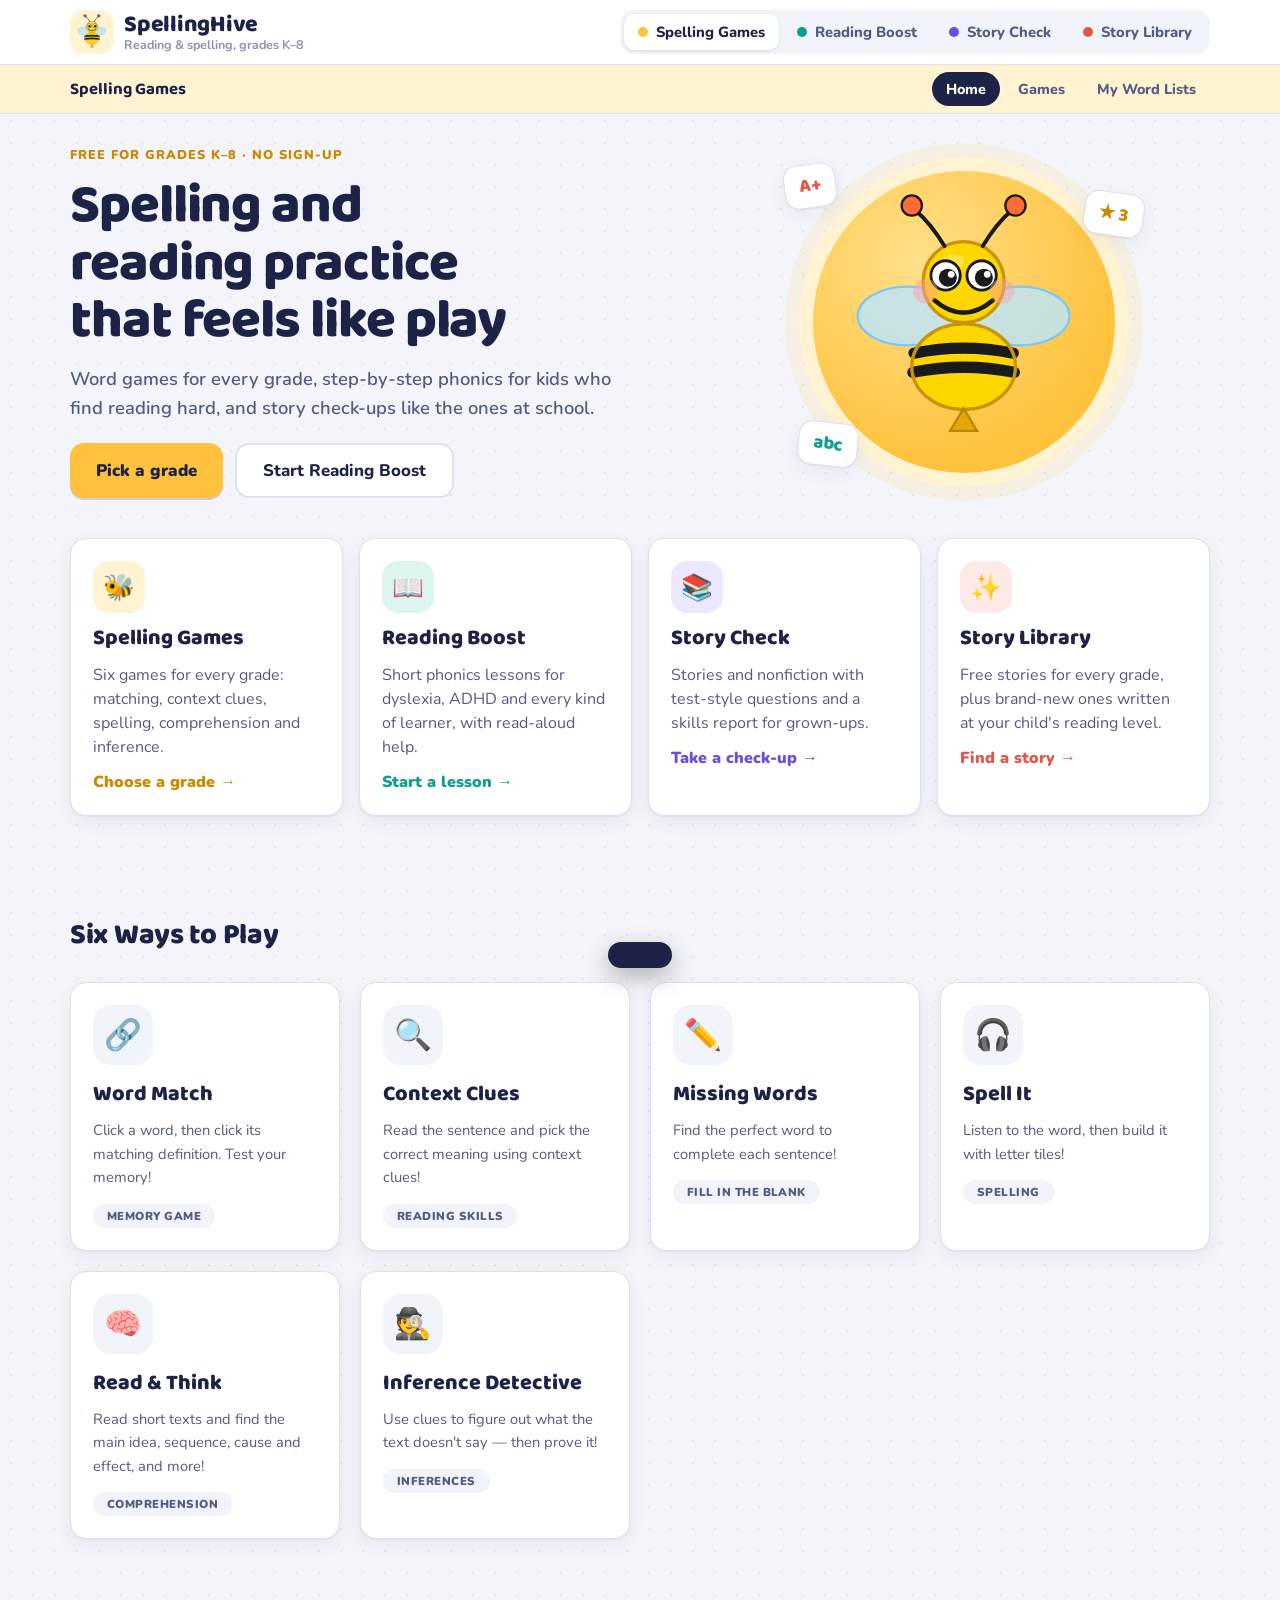
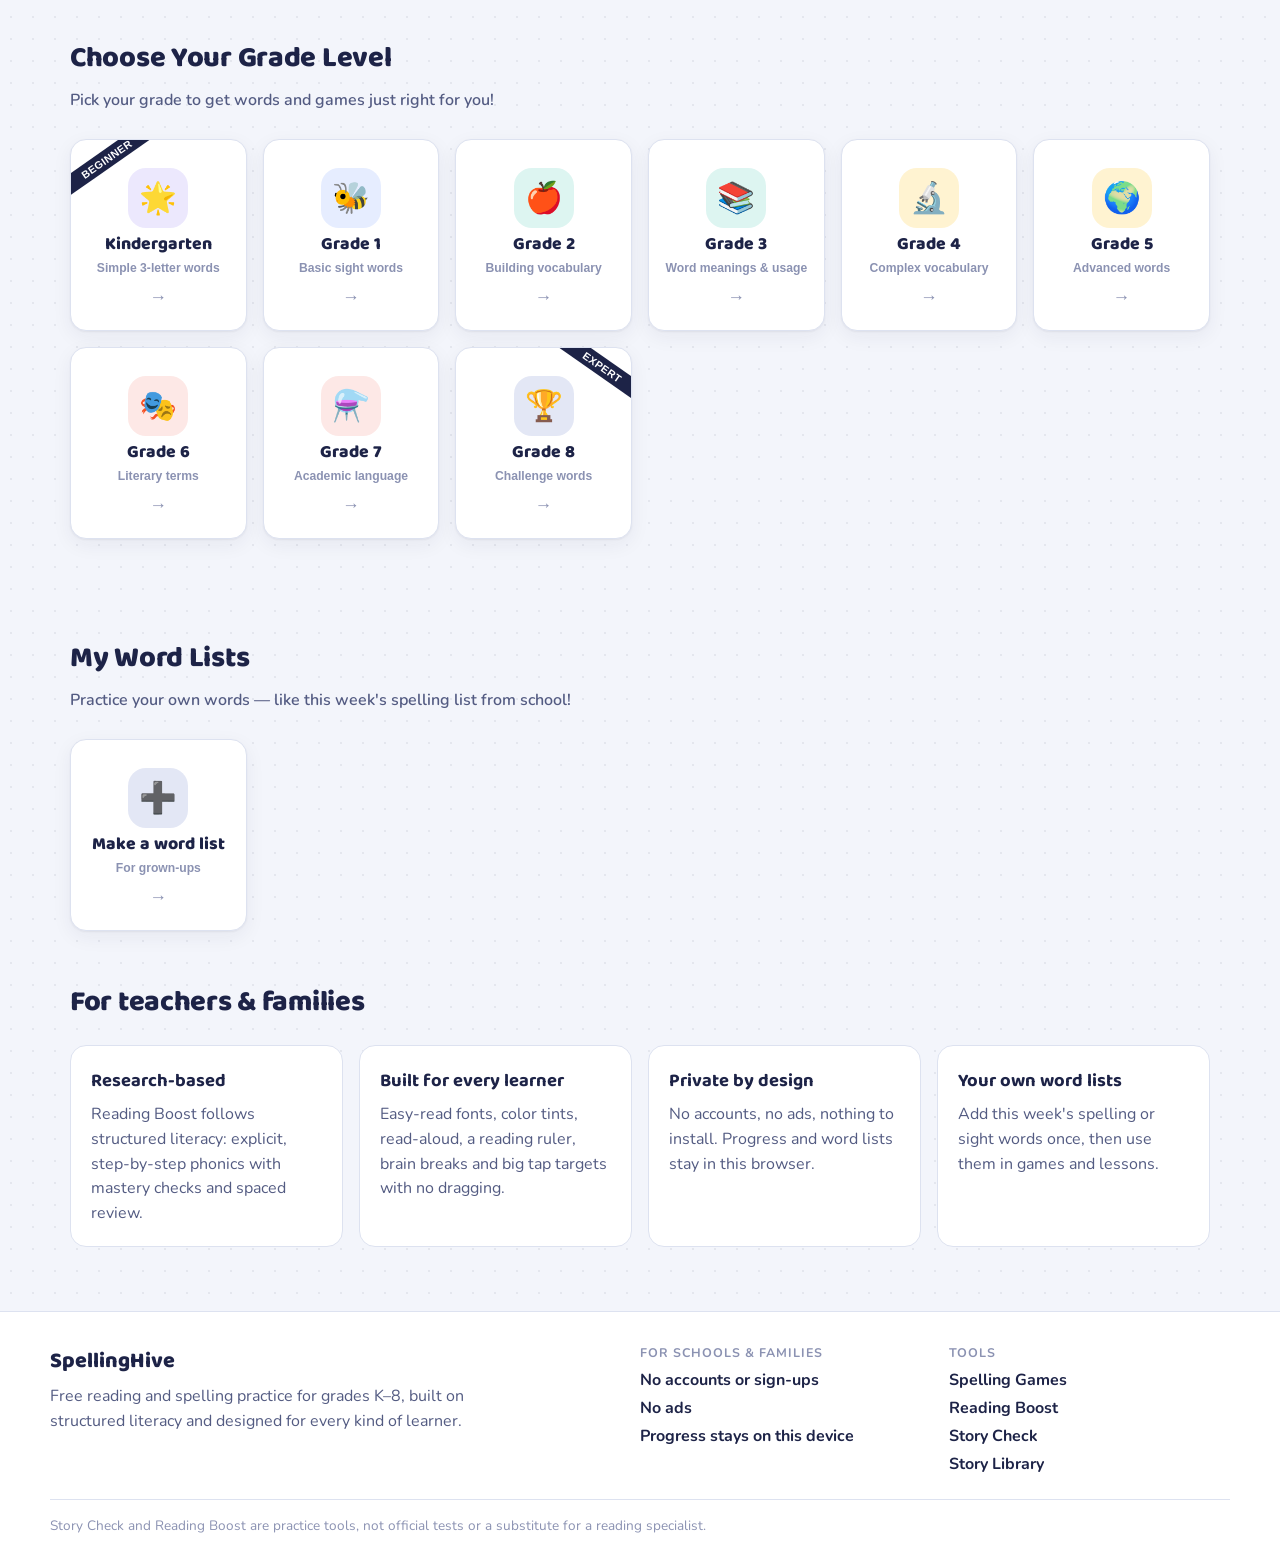
==== commit aa0f0706: "Add Story Library: free stories by grade, plus new stories on request New library.html page: - Nine " ====
--- a/index.html
+++ b/index.html
@@ -69,6 +69,7 @@
         <a class="suite-link" data-app="spell" href="index.html" aria-current="page"><span class="app-dot" aria-hidden="true"></span>Spelling Games</a>
         <a class="suite-link" data-app="reading" href="reading.html"><span class="app-dot" aria-hidden="true"></span>Reading Boost</a>
         <a class="suite-link" data-app="story" href="stories.html"><span class="app-dot" aria-hidden="true"></span>Story Check</a>
+        <a class="suite-link" data-app="library" href="library.html"><span class="app-dot" aria-hidden="true"></span>Story Library</a>
       </nav>
     </div>
   </div>
@@ -150,7 +151,13 @@
       <span class="tool-icon">📚</span>
       <span class="tool-name">Story Check</span>
       <span class="tool-desc">Stories and nonfiction with test-style questions and a skills report for grown-ups.</span>
-      <span class="tool-go">Read a story</span>
+      <span class="tool-go">Take a check-up</span>
+    </a>
+    <a class="tool-card" data-app="library" href="library.html">
+      <span class="tool-icon">✨</span>
+      <span class="tool-name">Story Library</span>
+      <span class="tool-desc">Free stories for every grade, plus brand-new ones written at your child's reading level.</span>
+      <span class="tool-go">Find a story</span>
     </a>
   </section>
 
@@ -507,6 +514,7 @@
         <li><a href="index.html">Spelling Games</a></li>
         <li><a href="reading.html">Reading Boost</a></li>
         <li><a href="stories.html">Story Check</a></li>
+        <li><a href="library.html">Story Library</a></li>
       </ul>
     </div>
   </div>
--- a/theme.css
+++ b/theme.css
@@ -69,6 +69,7 @@
 }
 body[data-app="reading"] { --app: var(--teal-app); --app-deep: #0A7A6D; --app-soft: var(--teal-soft); --app-ink: #FFFFFF; }
 body[data-app="story"]   { --app: var(--violet-app); --app-deep: #5039B5; --app-soft: var(--violet-soft); --app-ink: #FFFFFF; }
+body[data-app="library"] { --app: #E2574C; --app-deep: #B53F35; --app-soft: #FDE9E6; --app-ink: #FFFFFF; }
 
 /* ===== Base ===== */
 html { scroll-padding-top: 130px; }
@@ -82,6 +83,7 @@
 }
 h1, h2, h3, h4 { text-wrap: balance; }
 .hc-bg, .floaters { display: none; }
+[hidden] { display: none !important; }
 :focus-visible { outline: 3px solid var(--blue); outline-offset: 3px; }
 ::selection { background: var(--sun-soft); }
 
@@ -127,6 +129,7 @@
 .app-dot { width: 10px; height: 10px; border-radius: 50%; background: var(--sun); flex-shrink: 0; }
 .suite-link[data-app="reading"] .app-dot { background: var(--teal-app); }
 .suite-link[data-app="story"] .app-dot { background: var(--violet-app); }
+.suite-link[data-app="library"] .app-dot { background: #E2574C; }
 
 /* Section bar for the current tool */
 .sub-bar { background: var(--app-soft); border-bottom: 1px solid var(--line); }
@@ -262,6 +265,7 @@
 }
 .tool-card[data-app="reading"] { --tc: var(--teal-app); --tc-soft: var(--teal-soft); }
 .tool-card[data-app="story"] { --tc: var(--violet-app); --tc-soft: var(--violet-soft); }
+.tool-card[data-app="library"] { --tc: #E2574C; --tc-soft: #FDE9E6; }
 .tool-card:hover { transform: translateY(-3px); box-shadow: var(--shadow-hover); }
 .tool-icon { width: 52px; height: 52px; border-radius: 16px; background: var(--tc-soft); display: grid; place-items: center; font-size: 1.6rem; }
 .tool-name { font-family: var(--display); font-weight: 800; font-size: 1.35rem; }
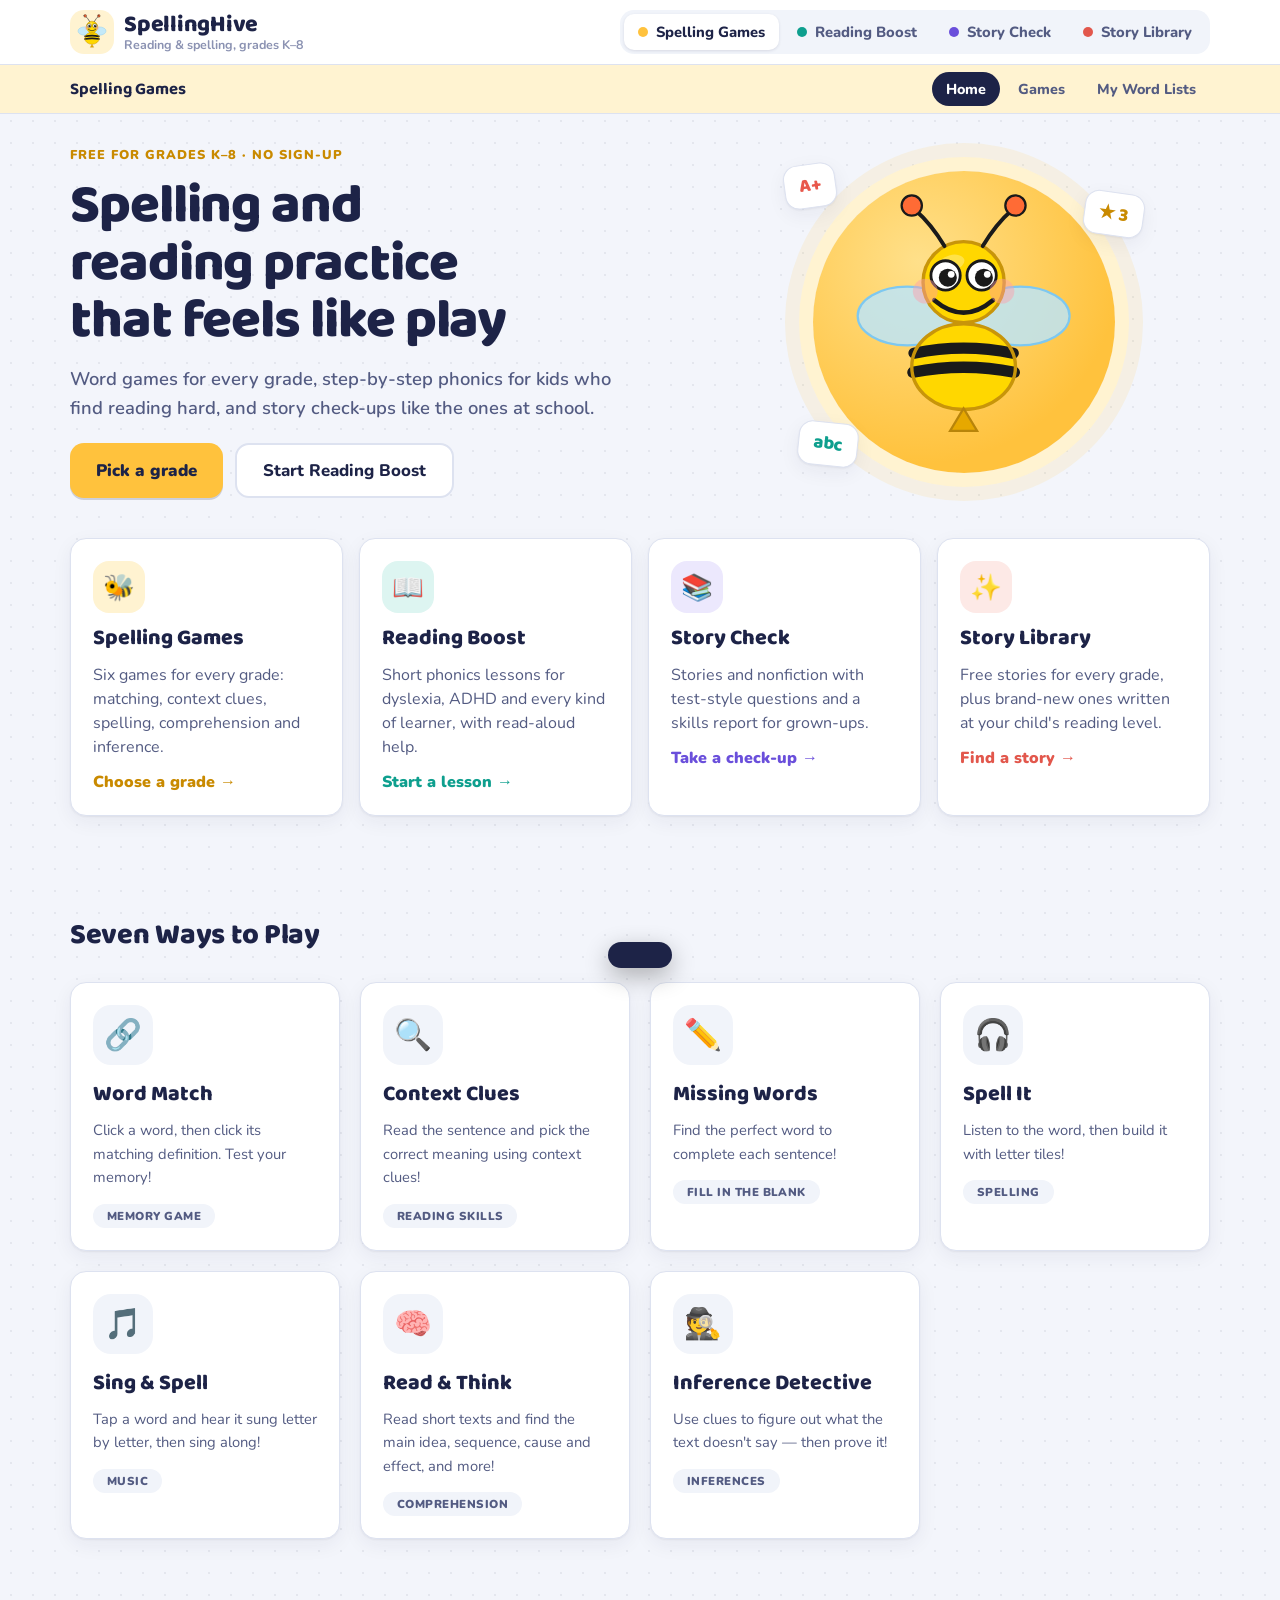
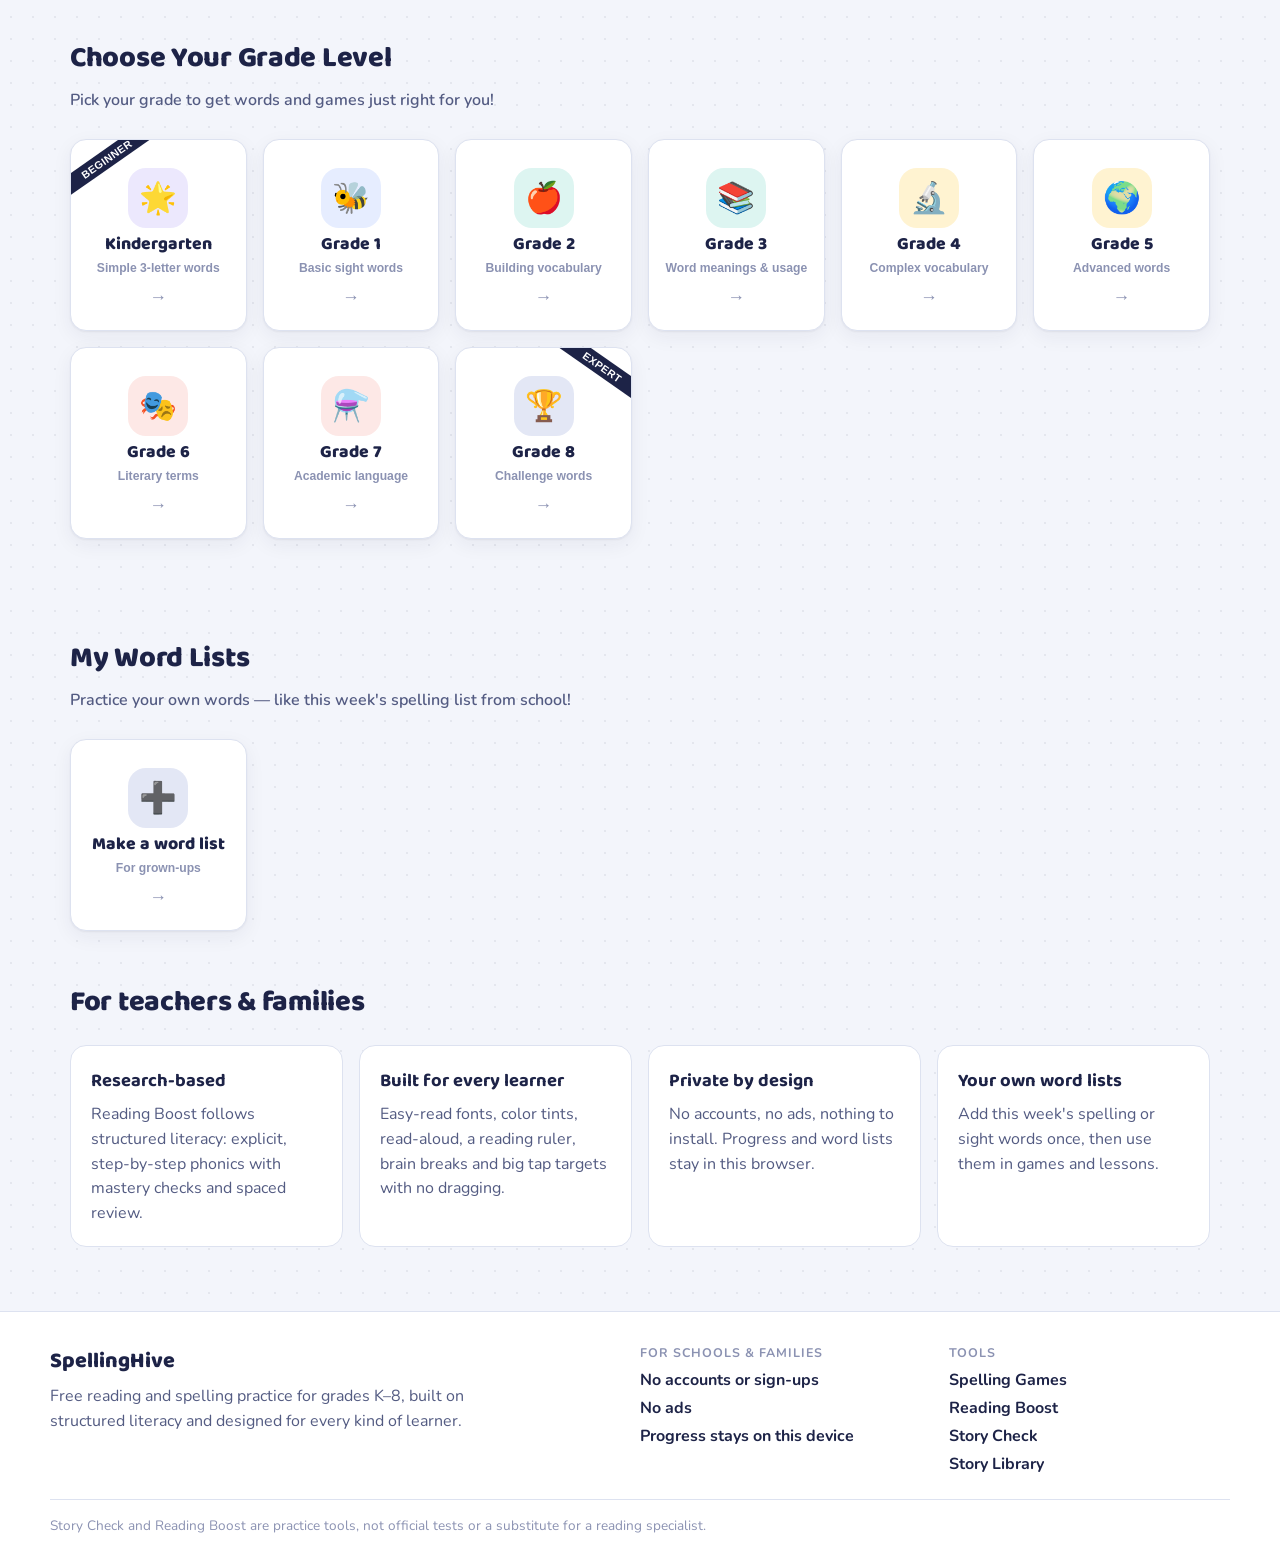
==== commit 2df5d7a7: "Add Sing & Spell game Tap a word and it is sung letter by letter: each letter lights up and is chant" ====
--- a/index.html
+++ b/index.html
@@ -163,7 +163,7 @@
 
   <!-- Game Types Preview -->
   <section class="games-preview-section">
-    <h3 class="section-heading">Six Ways to Play</h3>
+    <h3 class="section-heading">Seven Ways to Play</h3>
     <div class="games-preview-grid">
       <div class="preview-card pc-blue">
         <div class="pc-icon">🔗</div>
@@ -188,6 +188,12 @@
         <h4>Spell It</h4>
         <p>Listen to the word, then build it with letter tiles!</p>
         <div class="pc-tag">Spelling</div>
+      </div>
+      <div class="preview-card pc-green">
+        <div class="pc-icon">🎵</div>
+        <h4>Sing &amp; Spell</h4>
+        <p>Tap a word and hear it sung letter by letter, then sing along!</p>
+        <div class="pc-tag">Music</div>
       </div>
       <div class="preview-card pc-purple">
         <div class="pc-icon">🧠</div>
@@ -312,6 +318,35 @@
 
     <p class="screen-sub">Pick a game and start practicing your spelling words!</p>
 
+    <section class="source-bar" aria-label="Which words to practice">
+      <div class="source-label">Practice with</div>
+      <div class="source-modes" role="radiogroup" aria-label="Word source">
+        <button type="button" class="source-btn" role="radio" data-source="list">
+          <b>📝 My word list</b><small>Only your saved words</small>
+        </button>
+        <button type="button" class="source-btn" role="radio" data-source="random">
+          <b>🎲 Random words</b><small>Grade-level words</small>
+        </button>
+        <button type="button" class="source-btn" role="radio" data-source="mixed">
+          <b>🔀 Mixed</b><small>Your list + random words</small>
+        </button>
+      </div>
+      <div class="source-pickers">
+        <label class="source-pick" id="sourceListWrap">Word list
+          <select id="sourceList"></select>
+        </label>
+        <label class="source-pick" id="sourceGradeWrap">Grade
+          <select id="sourceGrade">
+            <option value="K">Kindergarten</option>
+            <option value="1">Grade 1</option><option value="2">Grade 2</option><option value="3">Grade 3</option>
+            <option value="4">Grade 4</option><option value="5">Grade 5</option><option value="6">Grade 6</option>
+            <option value="7">Grade 7</option><option value="8">Grade 8</option>
+          </select>
+        </label>
+      </div>
+      <p class="source-hint" id="sourceHint" role="status"></p>
+    </section>
+
     <div class="online-bar">
       <label class="online-toggle">
         <input type="checkbox" id="onlineToggle" />
@@ -373,6 +408,20 @@
         <div class="gsc-info">
           <span>⏱ ~4 min</span>
           <span>📋 8 Words</span>
+        </div>
+        <div class="gsc-play-btn">Play Now →</div>
+      </button>
+
+      <button class="game-sel-card gsc-green" data-game="sing">
+        <div class="gsc-header">
+          <div class="gsc-icon">🎵</div>
+          <div class="gsc-badge">Music</div>
+        </div>
+        <h3>Sing &amp; Spell</h3>
+        <p>Tap a word and it's sung out loud, letter by letter. Pick a tune and sing along!</p>
+        <div class="gsc-info">
+          <span>⏱ ~3 min</span>
+          <span>📋 8–12 Words</span>
         </div>
         <div class="gsc-play-btn">Play Now →</div>
       </button>
--- a/styles.css
+++ b/styles.css
@@ -1525,3 +1525,94 @@
   background: var(--white); border-radius: var(--radius-xl); box-shadow: var(--shadow-card);
   padding: 26px; max-width: 760px; margin: 0 auto;
 }
+
+/* Plain-word versions of the games (word lists) */
+.match-item.audio { display: flex; align-items: center; justify-content: center; }
+.match-listen { font-weight: 900; color: var(--blue); }
+.context-sentence-box.spelling-check { display: grid; justify-items: center; gap: 10px; }
+.letter-gap-prompt { display: flex; align-items: center; justify-content: center; gap: 10px; flex-wrap: wrap; font-weight: 800; margin-bottom: 8px; }
+.letter-gap { letter-spacing: 0.12em; font-size: 2.2rem; text-align: center; }
+.wl-saved .wl-small { margin-left: 8px; }
+
+/* ===== Word source chooser (games screen) ===== */
+.source-bar {
+  display: grid; gap: 12px; margin: 4px 0 20px;
+  background: var(--white); border: 1.5px solid var(--line, #DDE2F0); border-radius: 18px; padding: 16px 18px;
+}
+.source-label { font-weight: 900; font-size: .78rem; letter-spacing: .08em; text-transform: uppercase; color: var(--text-light); }
+.source-modes { display: grid; grid-template-columns: repeat(3, minmax(0, 1fr)); gap: 8px; }
+.source-btn {
+  display: flex; flex-direction: column; align-items: flex-start; gap: 2px; text-align: left;
+  font-family: 'Nunito', sans-serif; color: var(--text-dark); cursor: pointer;
+  background: var(--cream-2); border: 2px solid transparent; border-radius: 14px; padding: 12px 14px;
+}
+.source-btn b { font-size: 1rem; }
+.source-btn small { color: var(--text-mid); font-weight: 700; }
+.source-btn:hover:not(:disabled) { border-color: var(--text-light); }
+.source-btn.on { background: var(--honey-light); border-color: var(--honey-dark); }
+.source-btn:disabled { opacity: .45; cursor: not-allowed; }
+.source-pickers { display: flex; flex-wrap: wrap; gap: 12px; }
+.source-pick { display: grid; gap: 4px; font-weight: 800; font-size: .9rem; color: var(--text-mid); min-width: 200px; flex: 1; }
+.source-pick select {
+  font: inherit; font-size: 1rem; font-weight: 800; color: var(--text-dark);
+  padding: 10px 12px; border-radius: 12px; border: 2px solid var(--line, #DDE2F0); background: var(--white);
+}
+.source-hint { color: var(--text-mid); font-weight: 700; font-size: .92rem; }
+.link-inline { background: none; border: none; padding: 0; font: inherit; color: var(--blue); text-decoration: underline; cursor: pointer; font-weight: 800; }
+@media (max-width: 640px) { .source-modes { grid-template-columns: 1fr; } }
+.spell-sentence {
+  text-align: center; font-weight: 700; color: var(--text-mid); font-size: 1.05rem; line-height: 1.5;
+  background: var(--cream-2); border-radius: 12px; padding: 10px 14px; margin: 0 auto 12px; max-width: 560px;
+}
+.spell-hint:disabled { opacity: .6; cursor: wait; }
+.spell-hint.meaning { background: var(--teal-light, #DDF5F1); border-color: var(--teal, #0E9F8E); }
+
+/* ===== SING & SPELL ===== */
+.sing-card {
+  background: var(--white); border-radius: var(--radius-xl); box-shadow: var(--shadow-card);
+  border: 1.5px solid var(--line, #DDE2F0); padding: 24px; max-width: 900px; margin: 0 auto; display: grid; gap: 16px;
+}
+.sing-card .match-intro { margin: 0; }
+.sing-controls { display: flex; flex-wrap: wrap; gap: 10px; align-items: center; justify-content: center; }
+.sing-group { display: flex; gap: 4px; background: var(--cream-2); padding: 4px; border-radius: 14px; flex-wrap: wrap; }
+.sing-opt {
+  font-family: 'Nunito', sans-serif; font-weight: 800; font-size: .92rem; color: var(--text-mid);
+  border: none; background: transparent; border-radius: 10px; padding: 8px 12px; cursor: pointer;
+}
+.sing-opt.on { background: var(--white); color: var(--text-dark); box-shadow: 0 1px 3px rgba(29, 35, 71, .15); }
+.sing-all { padding: 10px 18px; }
+.sing-now {
+  min-height: 150px; display: grid; place-items: center; gap: 6px; text-align: center;
+  background: linear-gradient(180deg, var(--honey-light), var(--white)); border-radius: 18px; padding: 18px 10px;
+}
+.sing-placeholder { color: var(--text-light); font-weight: 800; font-size: 1.1rem; }
+.sing-letters { display: flex; flex-wrap: wrap; justify-content: center; gap: 8px; }
+.sing-letter {
+  min-width: 56px; height: 68px; padding: 0 6px; display: grid; place-items: center;
+  font-family: var(--display, 'Nunito'), sans-serif; font-weight: 800; font-size: 2.4rem; color: var(--text-light);
+  background: var(--white); border: 2.5px dashed var(--line, #DDE2F0); border-radius: 14px;
+  transition: transform .15s, background .15s, color .15s, border-color .15s;
+}
+.sing-letter.mark { min-width: 24px; }
+.sing-letter.lit {
+  color: var(--text-dark); background: var(--honey); border: 2.5px solid var(--honey-dark);
+  animation: singPop .35s ease;
+}
+.sing-letters.done .sing-letter.lit { background: var(--success-bg); border-color: var(--success); }
+.sing-full { font-family: var(--display, 'Nunito'), sans-serif; font-weight: 800; font-size: 1.8rem; color: var(--text-dark); min-height: 2.2rem; }
+@keyframes singPop { 0% { transform: translateY(0) scale(1); } 45% { transform: translateY(-14px) scale(1.12); } 100% { transform: translateY(0) scale(1); } }
+.sing-grid { display: grid; grid-template-columns: repeat(auto-fill, minmax(150px, 1fr)); gap: 10px; }
+.sing-word {
+  display: flex; align-items: center; justify-content: center; gap: 8px;
+  font-family: 'Nunito', sans-serif; font-weight: 900; font-size: 1.25rem; color: var(--text-dark);
+  background: var(--white); border: 2.5px solid var(--line, #DDE2F0); border-radius: 16px; padding: 16px 10px;
+  cursor: pointer; transition: transform .15s, border-color .15s;
+}
+.sing-word:hover { transform: translateY(-2px); border-color: var(--honey-dark); }
+.sing-word.singing { border-color: var(--honey-dark); background: var(--honey-light); }
+.sing-word.sung { border-color: var(--success); }
+.sing-check { color: var(--text-light); font-size: 1rem; }
+.sing-word.sung .sing-check { color: var(--success); }
+#singDone { margin-top: 4px; }
+#singDone.ready { animation: singPop .6s ease 2; }
+@media (prefers-reduced-motion: reduce) { .sing-letter.lit, #singDone.ready { animation: none; } }
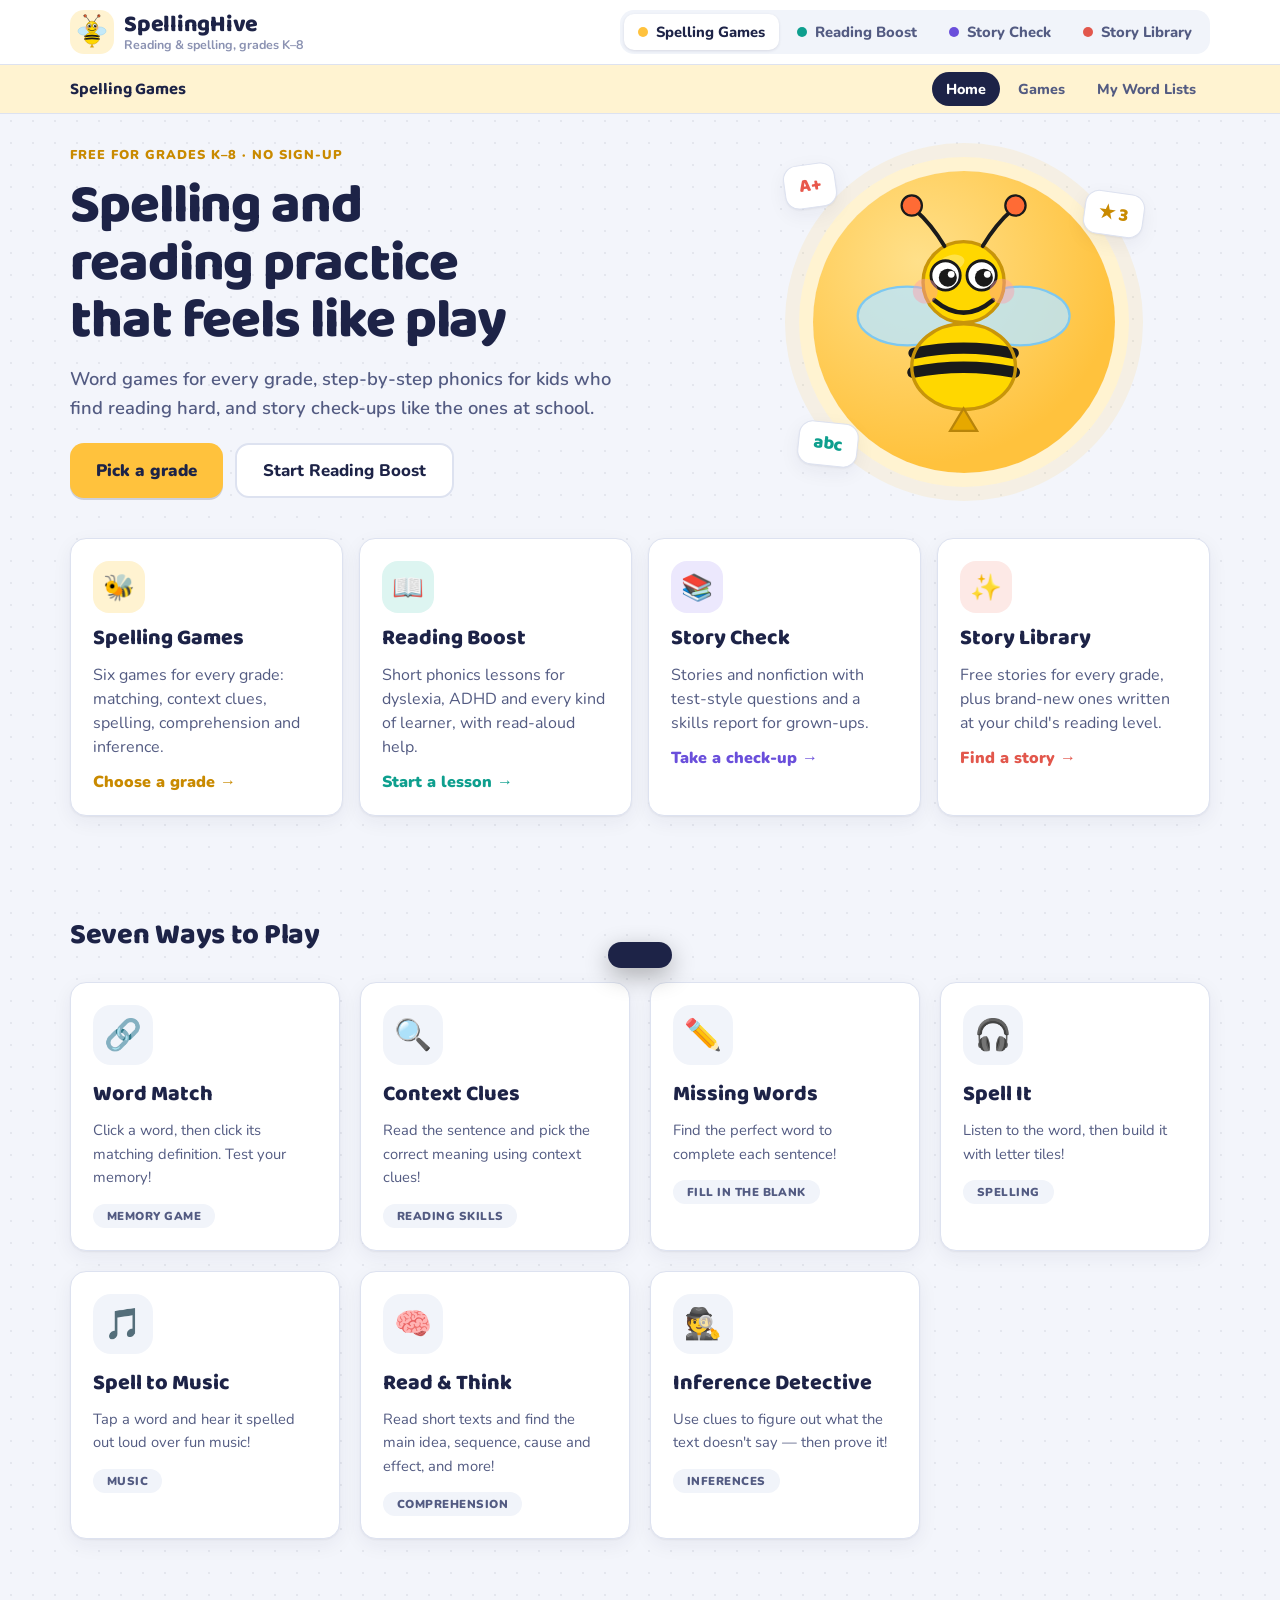
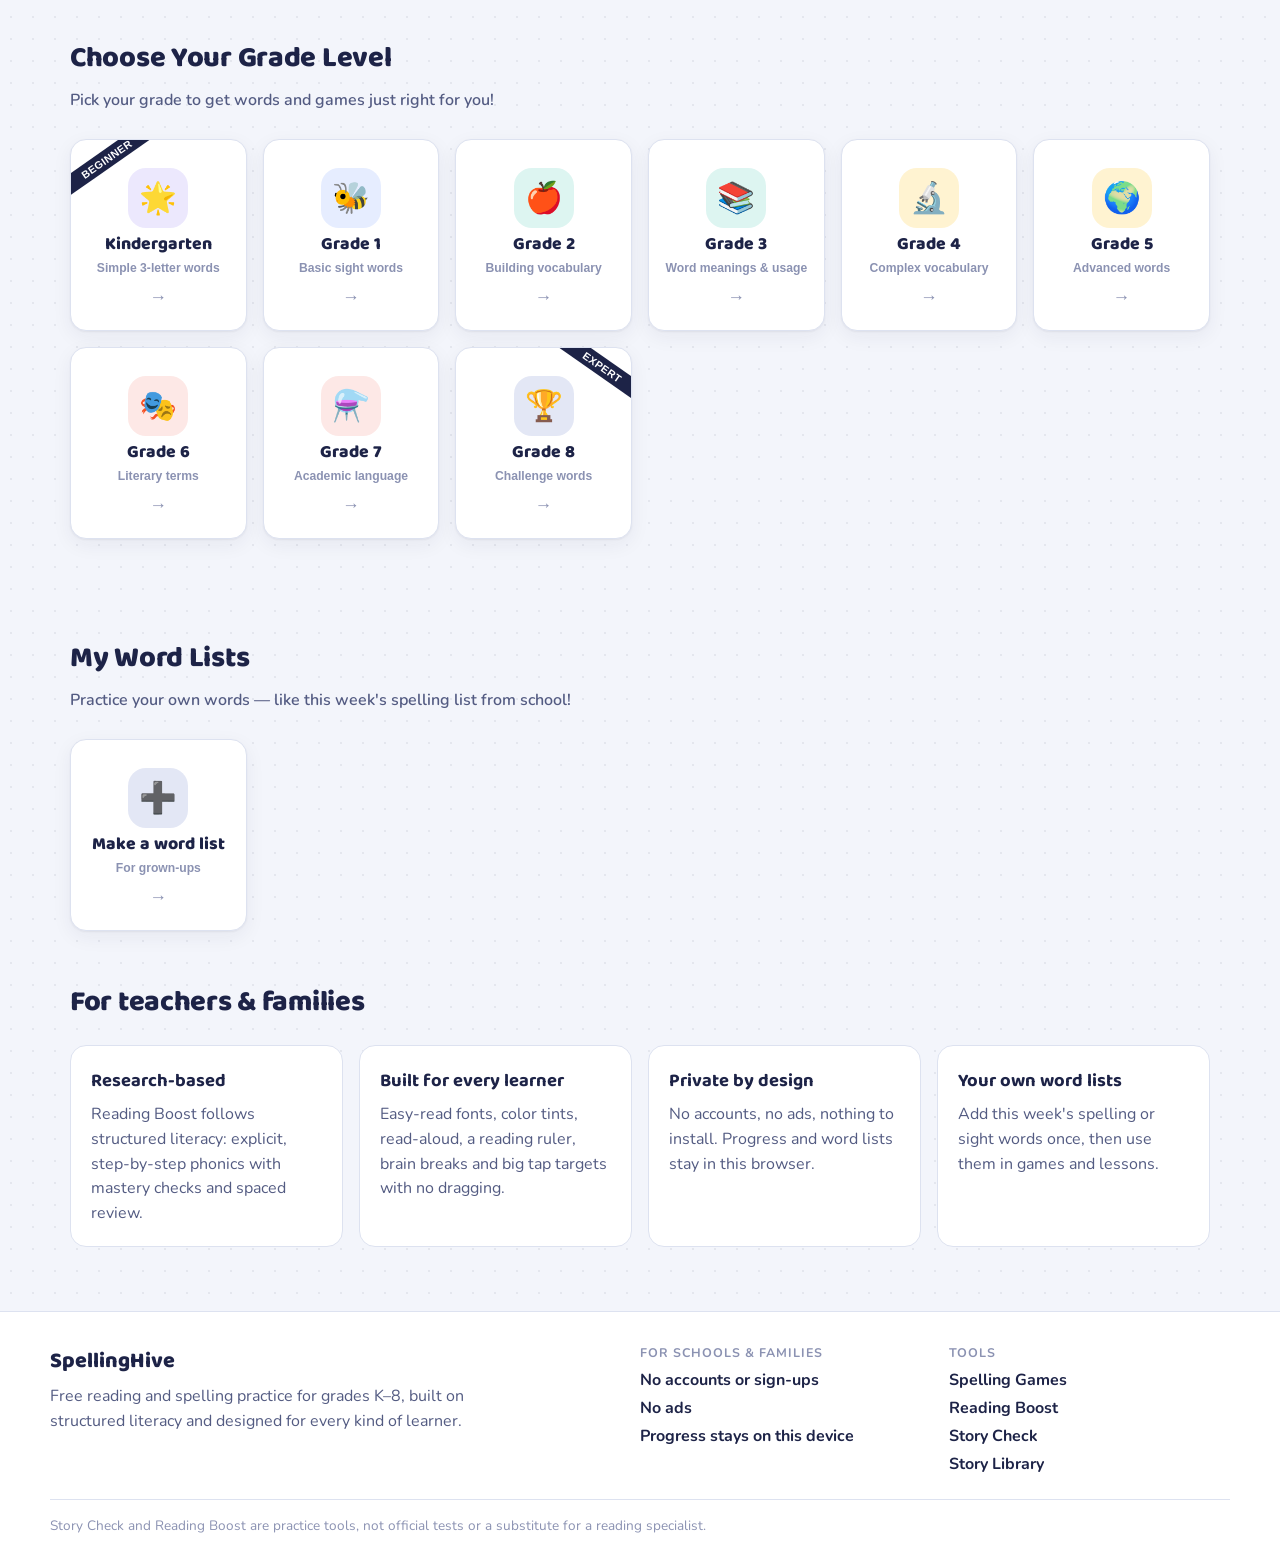
==== commit 6adff7e5: "Spell to Music: say letters in a normal voice over background music Letters are spoken (not sung) at" ====
--- a/index.html
+++ b/index.html
@@ -191,8 +191,8 @@
       </div>
       <div class="preview-card pc-green">
         <div class="pc-icon">🎵</div>
-        <h4>Sing &amp; Spell</h4>
-        <p>Tap a word and hear it sung letter by letter, then sing along!</p>
+        <h4>Spell to Music</h4>
+        <p>Tap a word and hear it spelled out loud over fun music!</p>
         <div class="pc-tag">Music</div>
       </div>
       <div class="preview-card pc-purple">
@@ -417,8 +417,8 @@
           <div class="gsc-icon">🎵</div>
           <div class="gsc-badge">Music</div>
         </div>
-        <h3>Sing &amp; Spell</h3>
-        <p>Tap a word and it's sung out loud, letter by letter. Pick a tune and sing along!</p>
+        <h3>Spell to Music</h3>
+        <p>Tap a word and hear each letter said out loud over the music. Say the letters along!</p>
         <div class="gsc-info">
           <span>⏱ ~3 min</span>
           <span>📋 8–12 Words</span>
--- a/styles.css
+++ b/styles.css
@@ -1599,6 +1599,7 @@
   animation: singPop .35s ease;
 }
 .sing-letters.done .sing-letter.lit { background: var(--success-bg); border-color: var(--success); }
+.sing-letter.now { transform: scale(1.15); box-shadow: 0 0 0 4px var(--honey-light); }
 .sing-full { font-family: var(--display, 'Nunito'), sans-serif; font-weight: 800; font-size: 1.8rem; color: var(--text-dark); min-height: 2.2rem; }
 @keyframes singPop { 0% { transform: translateY(0) scale(1); } 45% { transform: translateY(-14px) scale(1.12); } 100% { transform: translateY(0) scale(1); } }
 .sing-grid { display: grid; grid-template-columns: repeat(auto-fill, minmax(150px, 1fr)); gap: 10px; }
@@ -1616,3 +1617,4 @@
 #singDone { margin-top: 4px; }
 #singDone.ready { animation: singPop .6s ease 2; }
 @media (prefers-reduced-motion: reduce) { .sing-letter.lit, #singDone.ready { animation: none; } }
+.sing-novoice { background: #FFF1E0; color: #8A4B00; font-weight: 700; border-radius: 12px; padding: 10px 14px; line-height: 1.5; }
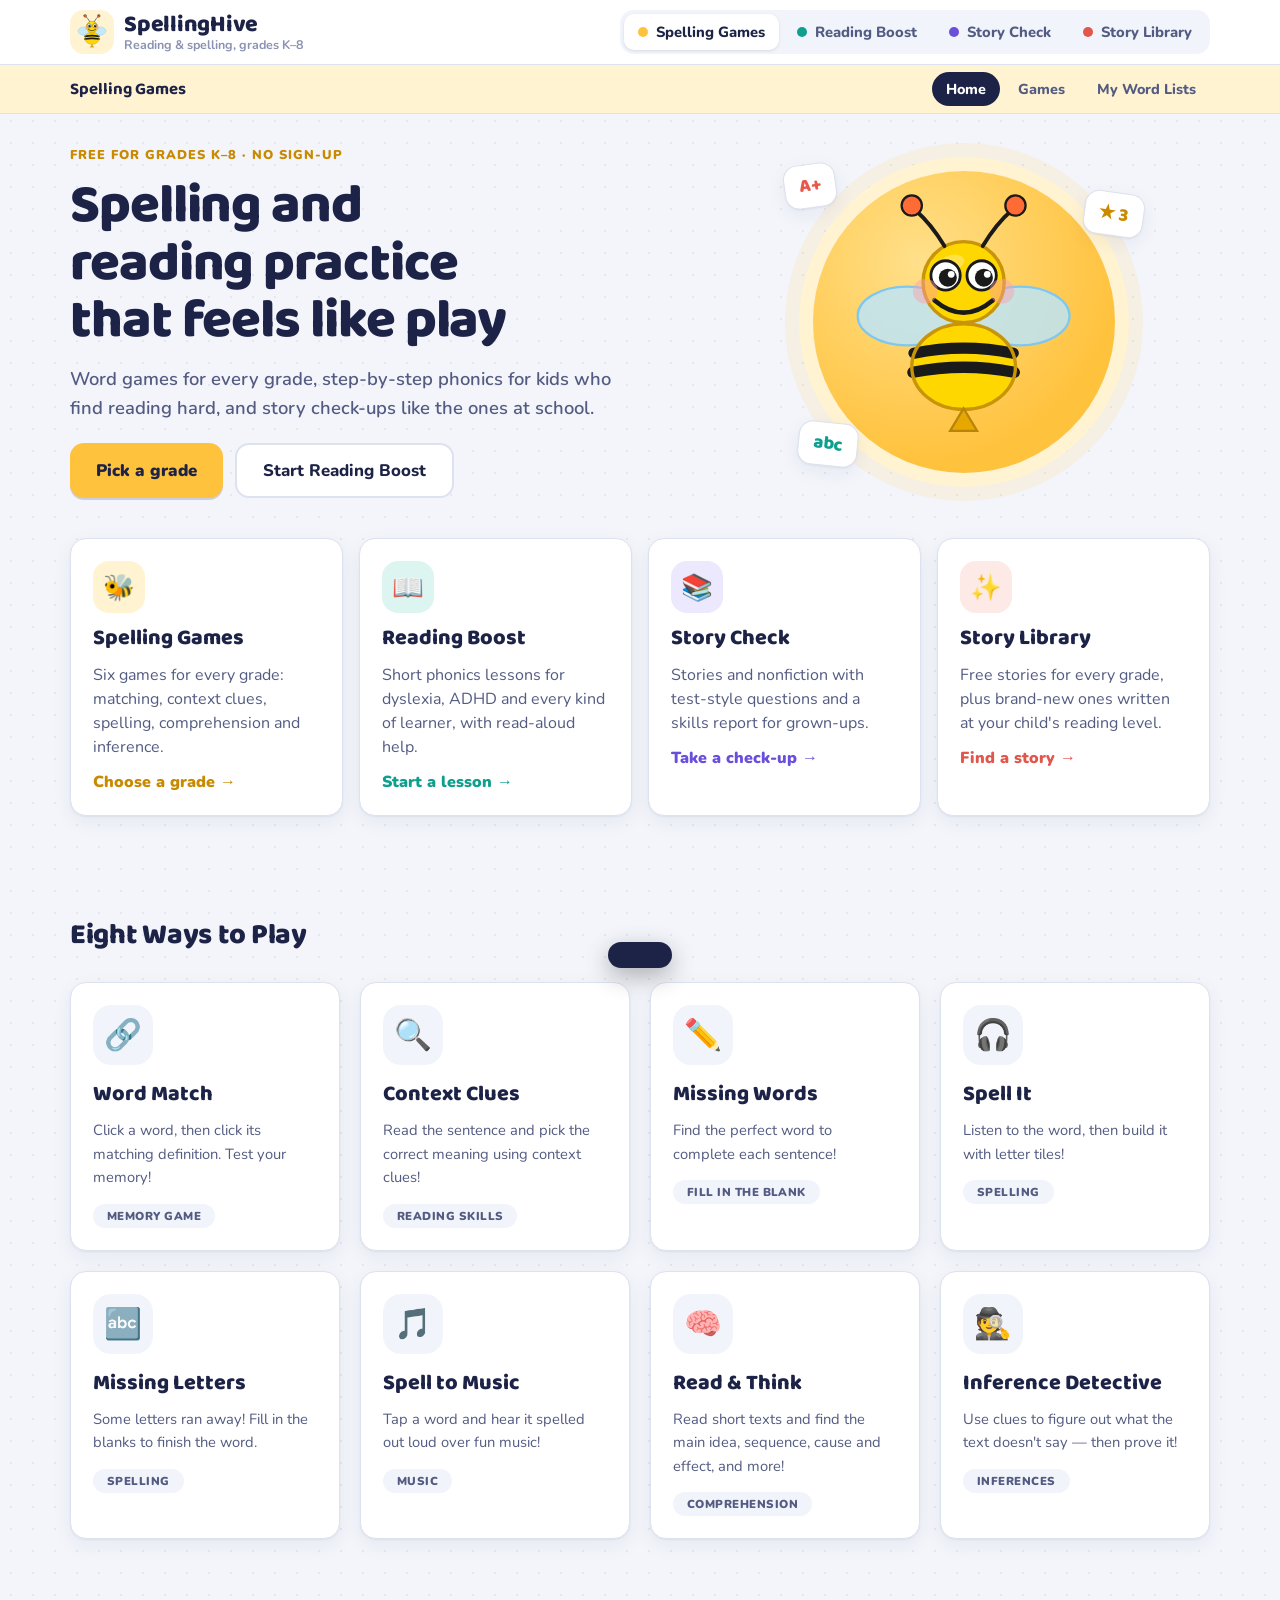
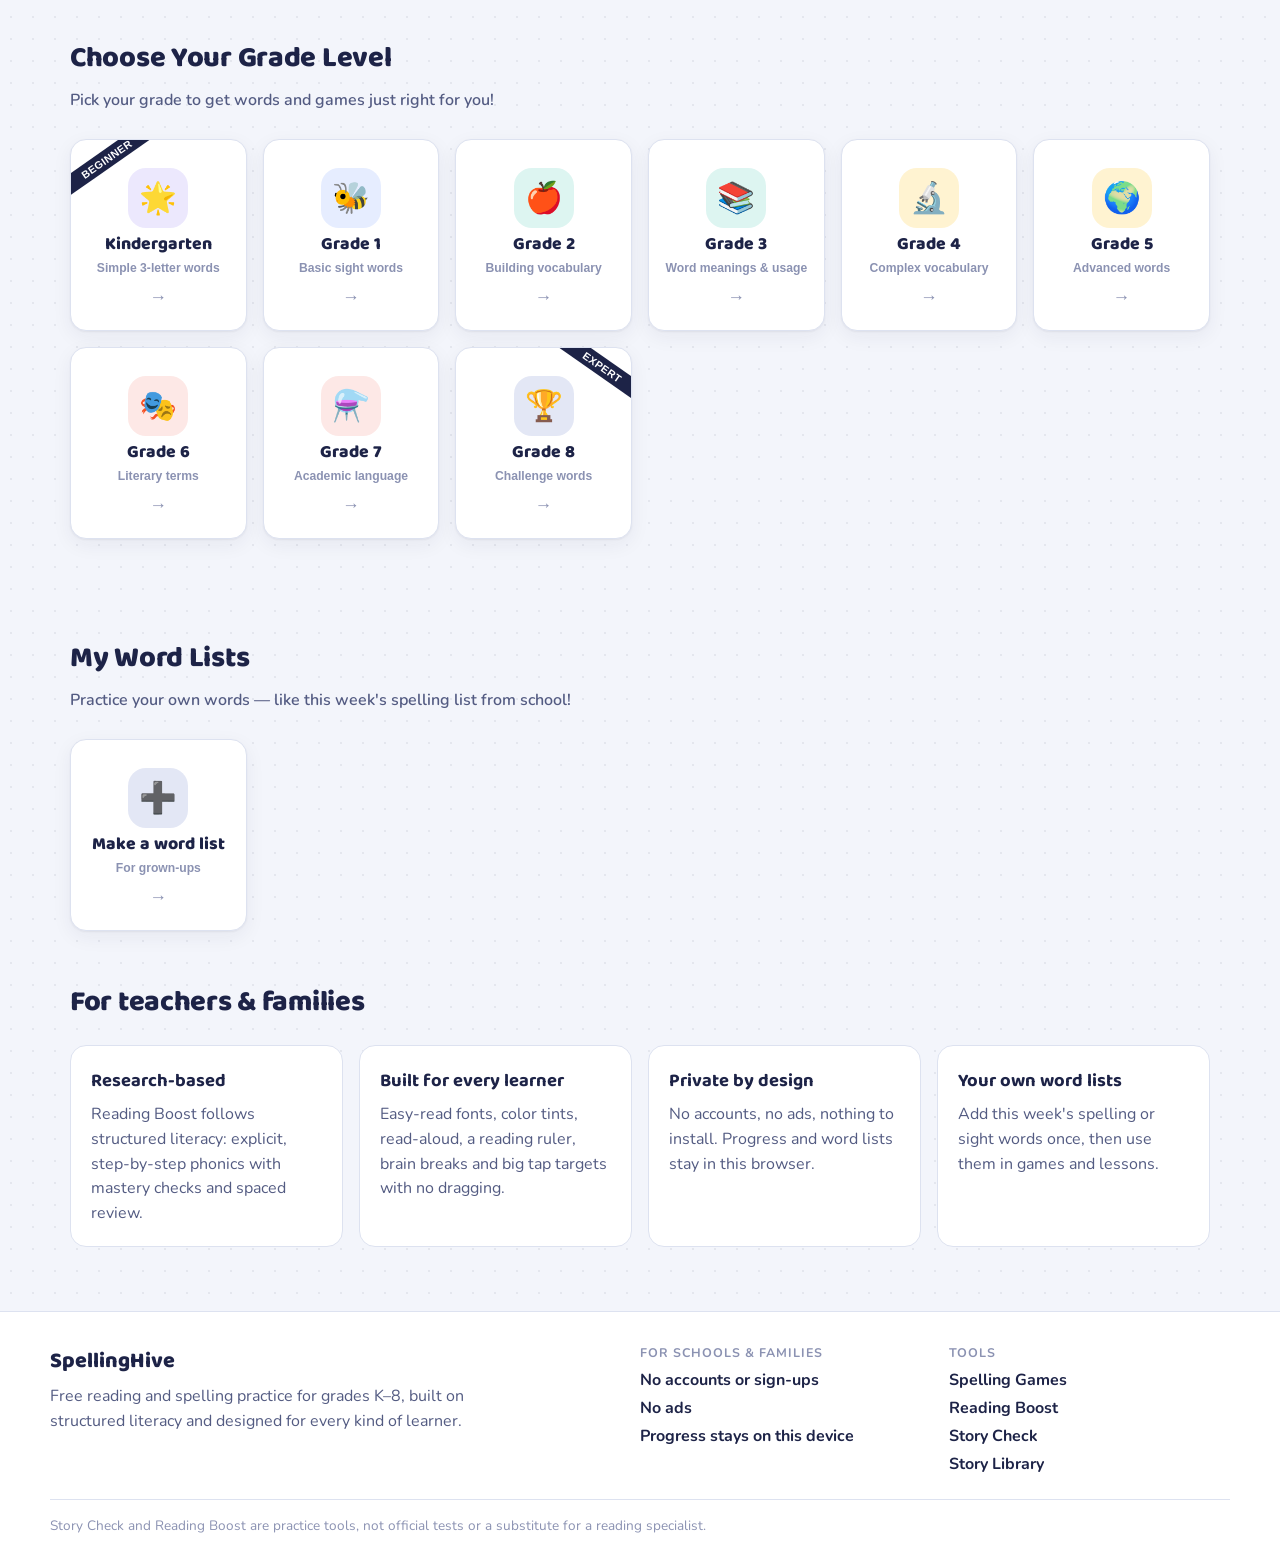
==== commit ebc10cd0: "Add Missing Letters spelling game The word is shown with 1-3 letters blanked out (vowels most often)" ====
--- a/index.html
+++ b/index.html
@@ -163,7 +163,7 @@
 
   <!-- Game Types Preview -->
   <section class="games-preview-section">
-    <h3 class="section-heading">Seven Ways to Play</h3>
+    <h3 class="section-heading">Eight Ways to Play</h3>
     <div class="games-preview-grid">
       <div class="preview-card pc-blue">
         <div class="pc-icon">🔗</div>
@@ -187,6 +187,12 @@
         <div class="pc-icon">🎧</div>
         <h4>Spell It</h4>
         <p>Listen to the word, then build it with letter tiles!</p>
+        <div class="pc-tag">Spelling</div>
+      </div>
+      <div class="preview-card pc-blue">
+        <div class="pc-icon">🔤</div>
+        <h4>Missing Letters</h4>
+        <p>Some letters ran away! Fill in the blanks to finish the word.</p>
         <div class="pc-tag">Spelling</div>
       </div>
       <div class="preview-card pc-green">
@@ -407,6 +413,20 @@
         <p>Listen to the word, then tap the letters to spell it. You can type, too!</p>
         <div class="gsc-info">
           <span>⏱ ~4 min</span>
+          <span>📋 8 Words</span>
+        </div>
+        <div class="gsc-play-btn">Play Now →</div>
+      </button>
+
+      <button class="game-sel-card gsc-blue" data-game="letters">
+        <div class="gsc-header">
+          <div class="gsc-icon">🔤</div>
+          <div class="gsc-badge">Spelling</div>
+        </div>
+        <h3>Missing Letters</h3>
+        <p>Some letters are missing! Listen to the word and fill in the blanks.</p>
+        <div class="gsc-info">
+          <span>⏱ ~3 min</span>
           <span>📋 8 Words</span>
         </div>
         <div class="gsc-play-btn">Play Now →</div>
--- a/styles.css
+++ b/styles.css
@@ -1618,3 +1618,14 @@
 #singDone.ready { animation: singPop .6s ease 2; }
 @media (prefers-reduced-motion: reduce) { .sing-letter.lit, #singDone.ready { animation: none; } }
 .sing-novoice { background: #FFF1E0; color: #8A4B00; font-weight: 700; border-radius: 12px; padding: 10px 14px; line-height: 1.5; }
+
+/* ===== MISSING LETTERS ===== */
+.letters-help { text-align: center; font-weight: 800; color: var(--text-mid); margin: 6px 0 0; }
+.spell-slot.given { color: var(--text-mid); background: transparent; border-bottom-color: var(--text-light); }
+.spell-slot.gap {
+  font-family: inherit; color: var(--text-dark); cursor: pointer; border: 3px dashed var(--honey-dark);
+  border-bottom-width: 5px; border-bottom-style: solid; background: var(--honey-light);
+}
+.spell-slot.gap.filled { border-style: solid; border-color: var(--blue); background: var(--cream-2); }
+.spell-slot.gap.shown { color: var(--danger, #c0392b); border-color: var(--danger, #c0392b); }
+.spell-slots.solved .spell-slot.gap { border-color: var(--success); background: var(--success-bg); }
